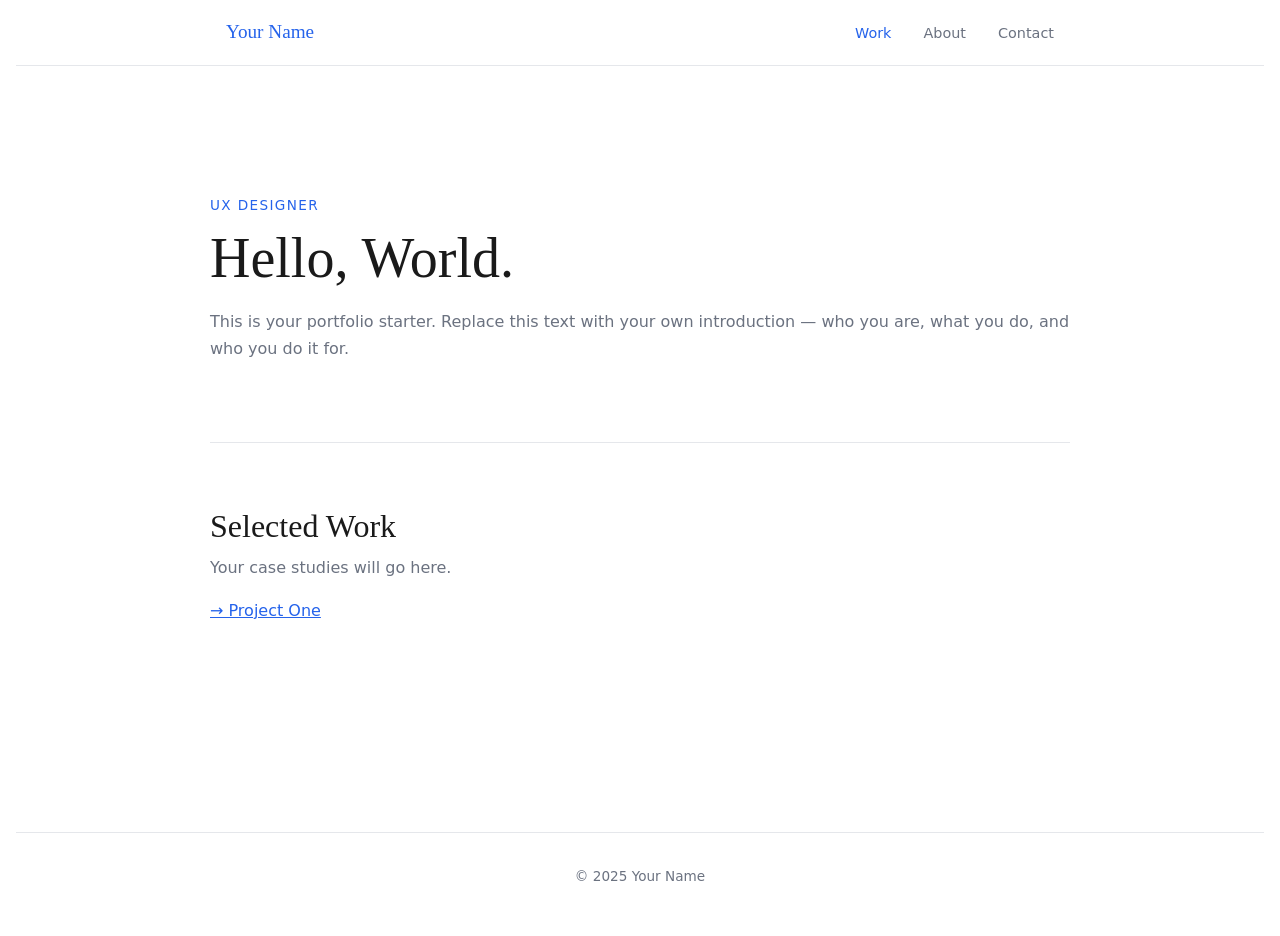
==== index.html @ 7297a191 "Placeholder Starter" ====
<!DOCTYPE html>
<html lang="en">
<head>
  <meta charset="UTF-8" />
  <meta name="viewport" content="width=device-width, initial-scale=1.0" />
  <title>Your Name — UX Designer</title>
  <meta name="description" content="UX designer portfolio of Your Name." />

  <!-- Open Graph / social preview -->
  <meta property="og:title"       content="Your Name — UX Designer" />
  <meta property="og:description" content="UX designer portfolio of Your Name." />
  <meta property="og:image"       content="images/og-preview.webp" />
  <meta property="og:url"         content="https://yourname.com" />

  <!-- Favicon -->
  <link rel="icon" href="images/favicon.svg" type="image/svg+xml" />
  <link rel="manifest" href="site.webmanifest" />

  <!-- Styles -->
  <link rel="stylesheet" href="css/style.css" />
  <link rel="stylesheet" href="css/print.css" />
</head>
<body>

  <nav>
    <div class="nav-inner">
      <a href="index.html" class="logo">Your Name</a>
      <ul>
        <li><a href="index.html">Work</a></li>
        <li><a href="about.html">About</a></li>
        <li><a href="contact.html">Contact</a></li>
      </ul>
    </div>
  </nav>

  <div class="container">
    <section class="hero">
      <p class="eyebrow">UX Designer</p>
      <h1>Hello, World.</h1>
      <p>
        This is your portfolio starter. Replace this text with your own
        introduction — who you are, what you do, and who you do it for.
      </p>
    </section>

    <section style="padding: 4rem 0;">
      <h2>Selected Work</h2>
      <p>Your case studies will go here.</p>
      <p>
        <a href="case-studies/project-one.html">→ Project One</a>
      </p>
    </section>
  </div>

  <footer>
    <p>© 2025 Your Name</p>
  </footer>

  <script src="js/main.js"></script>
</body>
</html>
---- css/style.css ----
/* ============================================
   MAIN STYLES
   ============================================ */

@import 'variables.css';

/* --- Reset --- */
*, *::before, *::after { box-sizing: border-box; margin: 0; padding: 0; }

/* --- Base --- */
html { font-size: 16px; scroll-behavior: smooth; }

body {
  font-family:      var(--font-body);
  background-color: var(--color-bg);
  color:            var(--color-text);
  line-height:      1.7;
  padding:          0 var(--space-md);
}

/* --- Layout wrapper --- */
.container {
  max-width: var(--max-width);
  margin:    0 auto;
  padding:   var(--space-xl) 0;
}

/* --- Navigation --- */
nav {
  border-bottom: 1px solid var(--color-border);
  padding:       var(--space-md) 0;
}

nav .nav-inner {
  max-width:      var(--max-width);
  margin:         0 auto;
  display:        flex;
  justify-content:space-between;
  align-items:    center;
  padding:        0 var(--space-md);
}

nav .logo {
  font-family:  var(--font-heading);
  font-size:    1.2rem;
  font-weight:  normal;
  color:        var(--color-text);
  text-decoration: none;
}

nav ul {
  list-style: none;
  display:    flex;
  gap:        var(--space-lg);
}

nav a {
  color:           var(--color-text-muted);
  text-decoration: none;
  font-size:       0.9rem;
  transition:      color 0.2s;
}

nav a:hover { color: var(--color-accent); }

/* --- Typography --- */
h1, h2, h3 {
  font-family:  var(--font-heading);
  font-weight:  normal;
  line-height:  1.2;
}

h1 { font-size: clamp(2rem, 5vw, 3.5rem); margin-bottom: var(--space-md); }
h2 { font-size: clamp(1.4rem, 3vw, 2rem);  margin-bottom: var(--space-sm); }
h3 { font-size: 1.2rem;                    margin-bottom: var(--space-sm); }

p  { margin-bottom: var(--space-md); color: var(--color-text-muted); }

a  { color: var(--color-accent); }
a:hover { color: var(--color-accent-dark); }

/* --- Hero section --- */
.hero {
  padding: var(--space-xl) 0;
  border-bottom: 1px solid var(--color-border);
}

.hero .eyebrow {
  font-size:     0.85rem;
  letter-spacing:0.1em;
  text-transform:uppercase;
  color:         var(--color-accent);
  margin-bottom: var(--space-sm);
}

/* --- Footer --- */
footer {
  border-top:  1px solid var(--color-border);
  padding:     var(--space-lg) var(--space-md);
  text-align:  center;
  color:       var(--color-text-muted);
  font-size:   0.85rem;
  margin-top:  var(--space-xl);
}
---- css/print.css ----
/* ============================================
   PRINT STYLES
   Only loaded when printing / saving as PDF
   ============================================ */

@media print {
  nav, footer { display: none; }

  body {
    font-size:  12pt;
    color:      #000;
    background: #fff;
  }

  a { color: #000; text-decoration: underline; }

  h1, h2, h3 { page-break-after: avoid; }

  .container { padding: 0; }
}
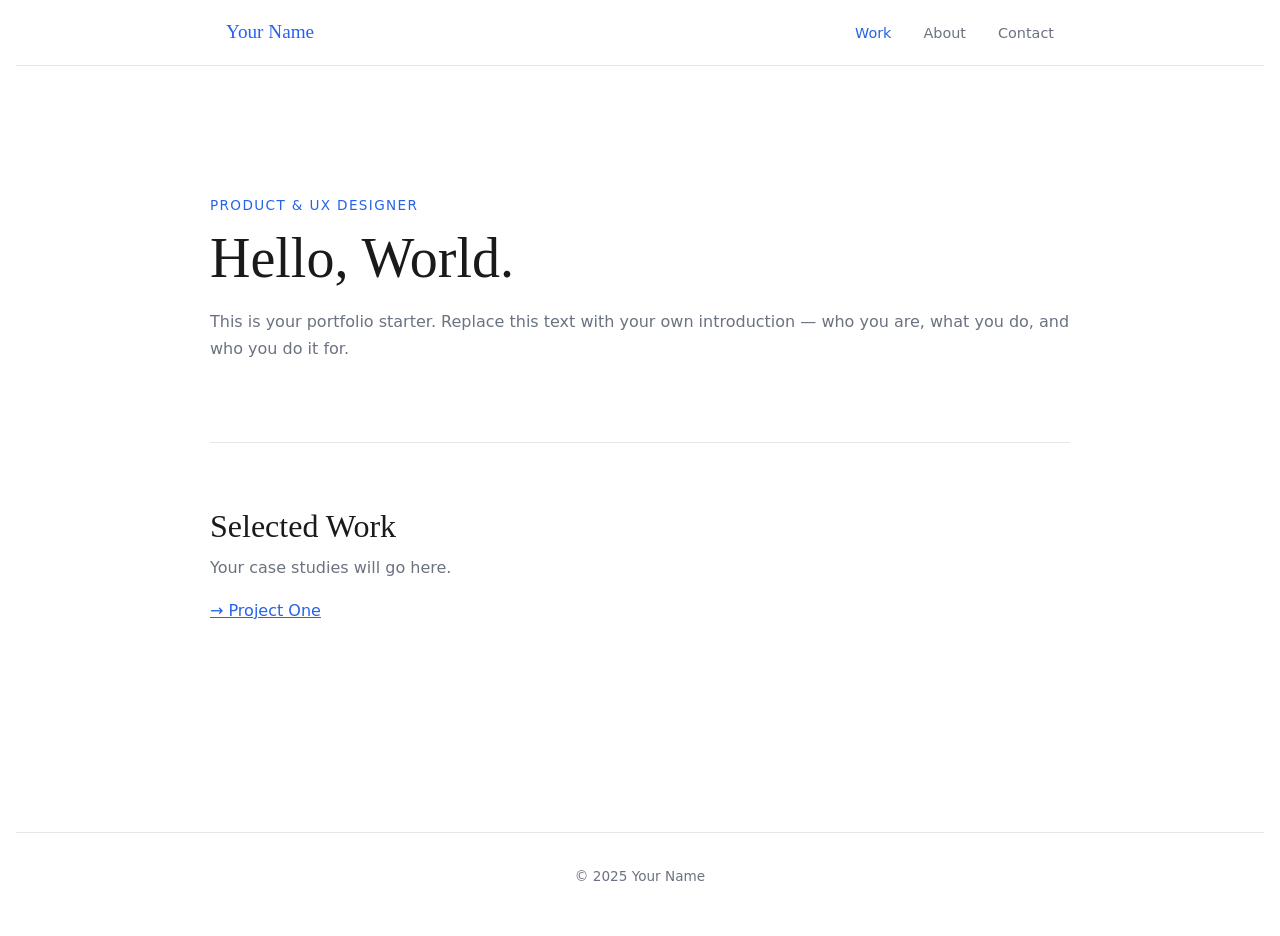
==== commit 898b51fd: "Update index.html" ====
--- a/index.html
+++ b/index.html
@@ -35,7 +35,7 @@
 
   <div class="container">
     <section class="hero">
-      <p class="eyebrow">UX Designer</p>
+      <p class="eyebrow">Product & UX Designer</p>
       <h1>Hello, World.</h1>
       <p>
         This is your portfolio starter. Replace this text with your own
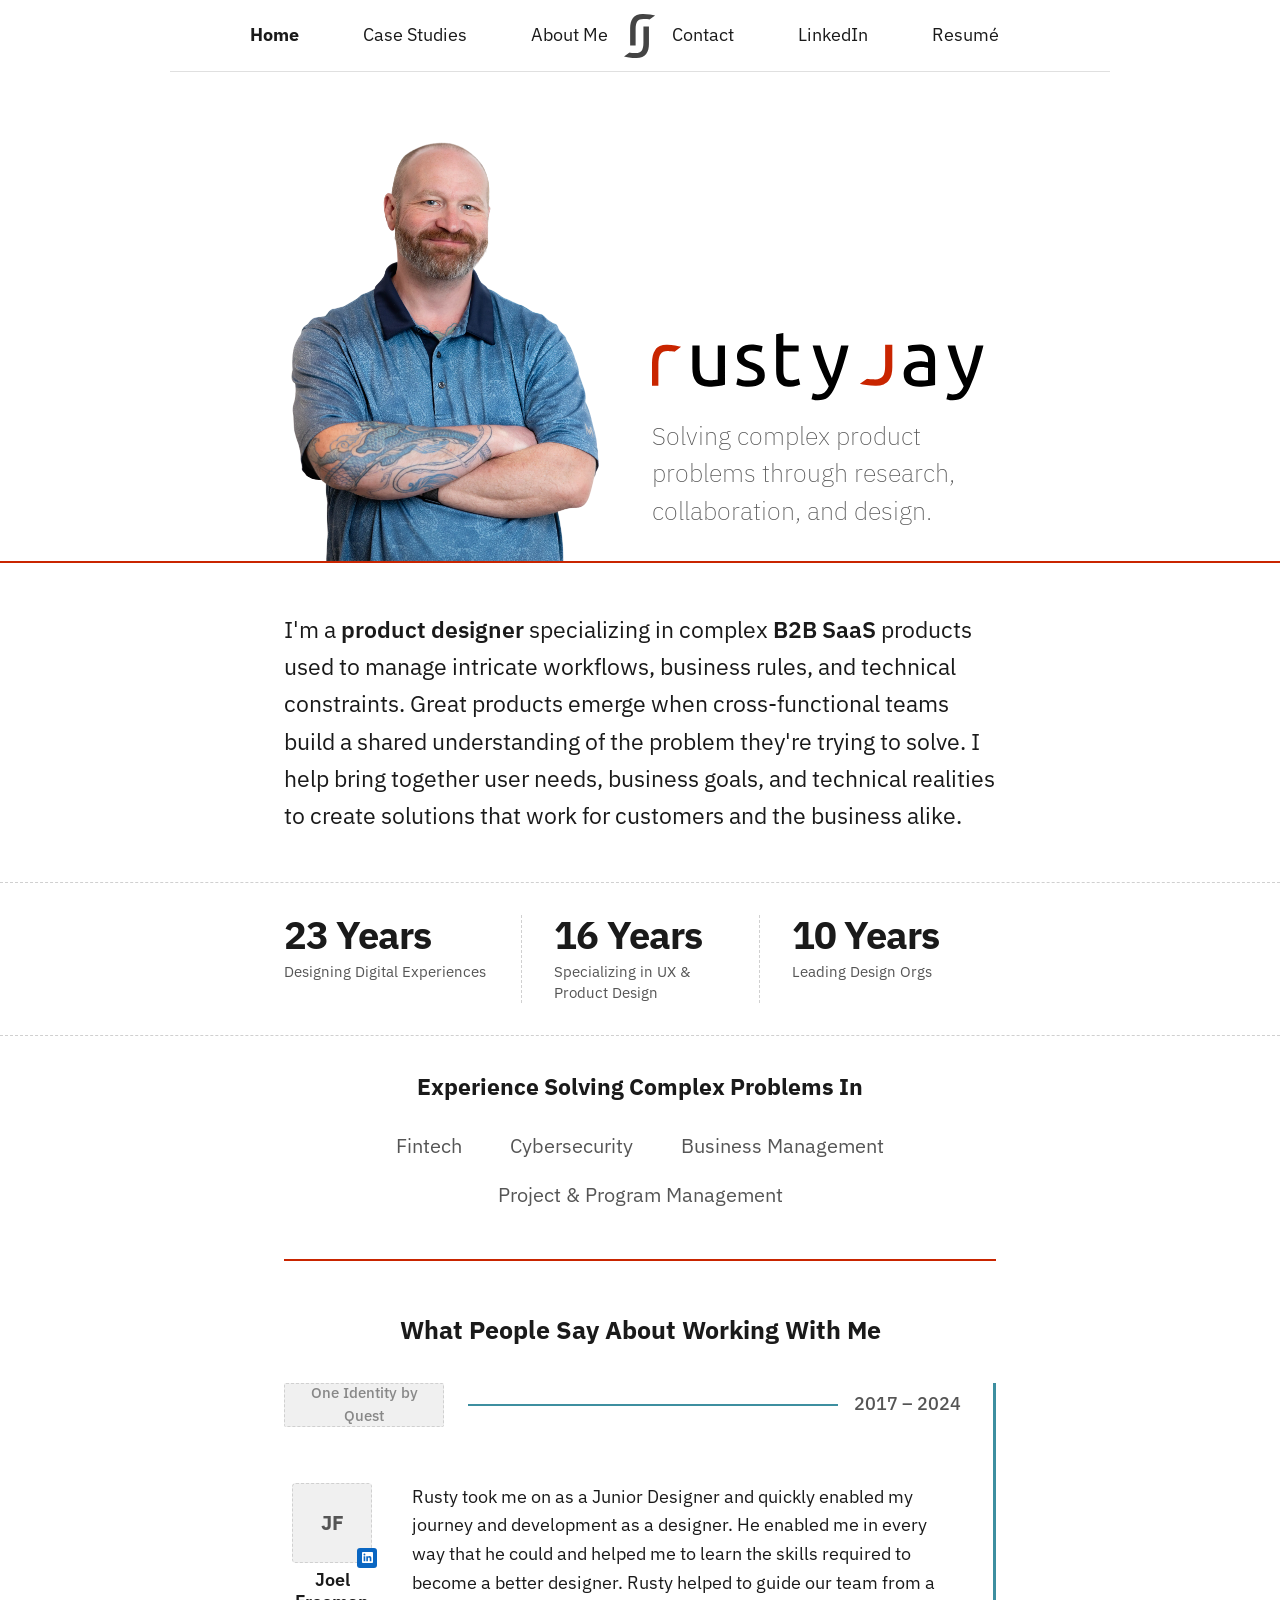
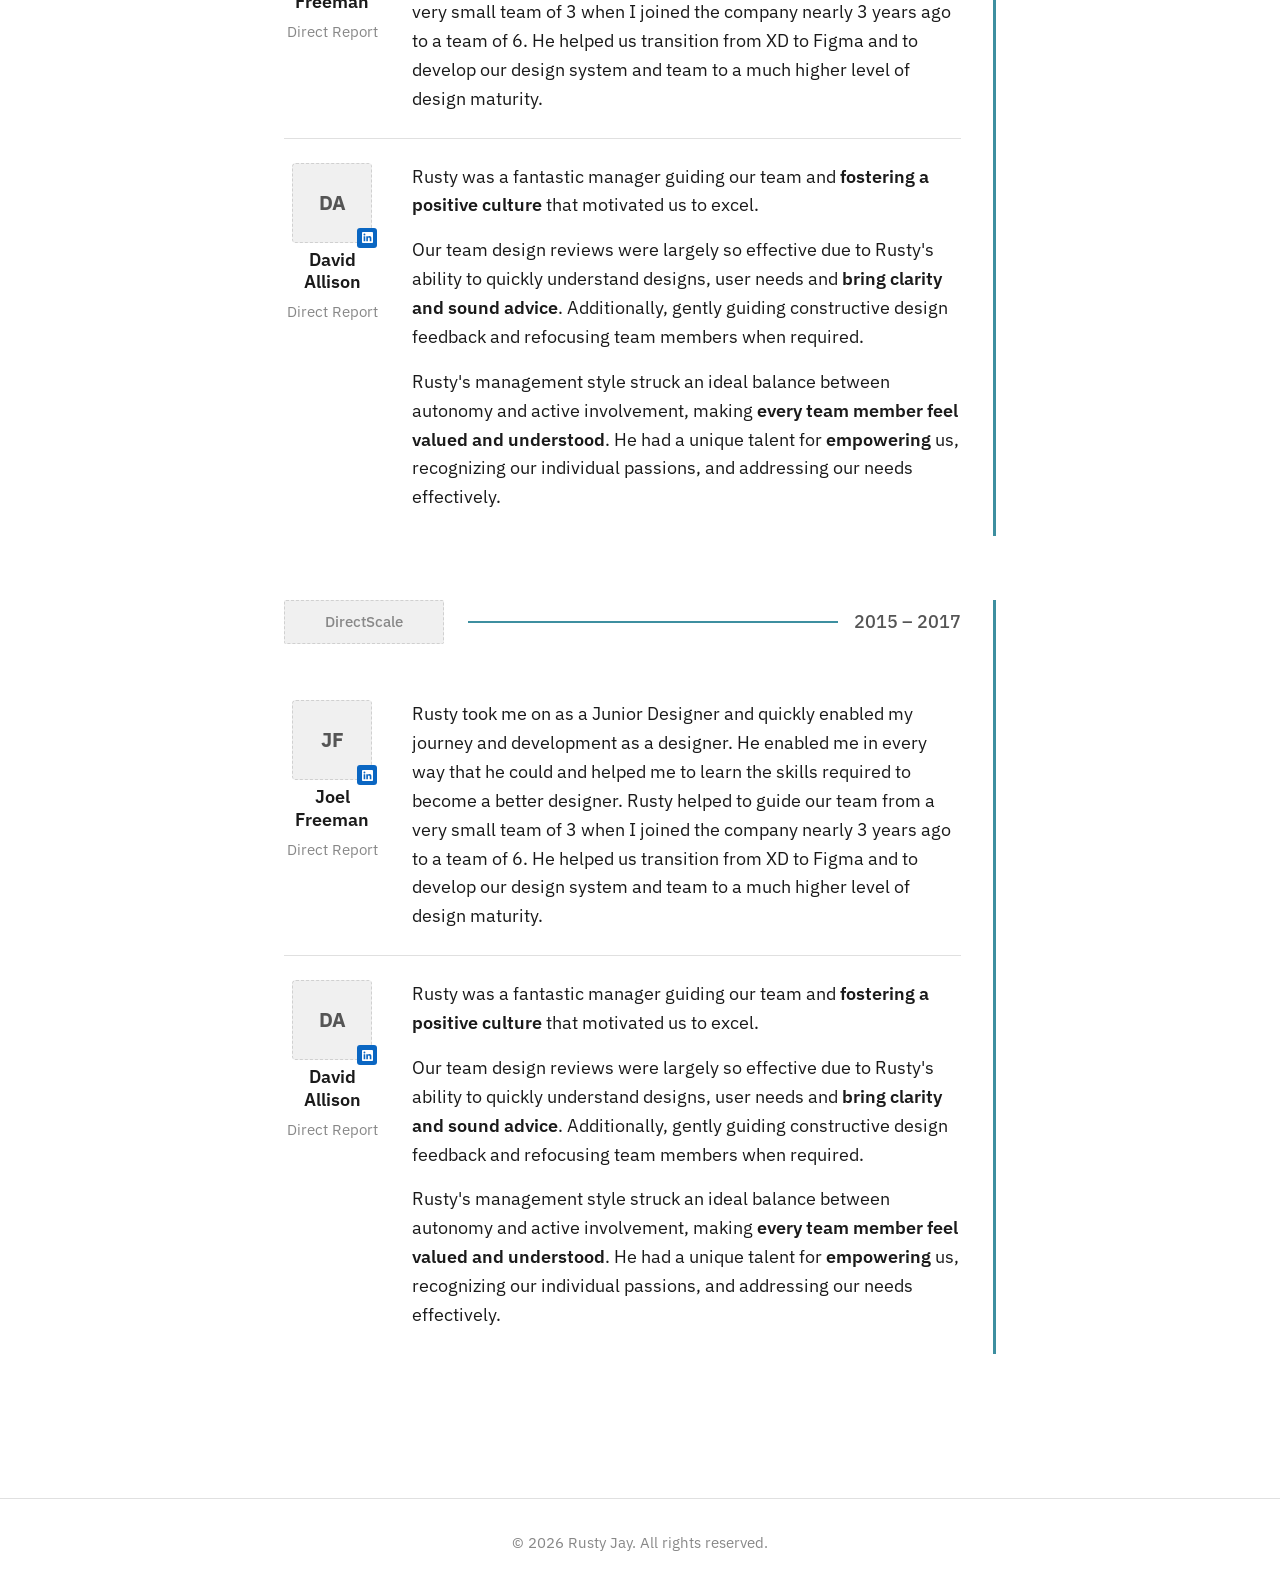
==== commit e517aa38: "first real commit" ====
--- a/index.html
+++ b/index.html
@@ -1,61 +1,359 @@
 <!DOCTYPE html>
 <html lang="en">
 <head>
-  <meta charset="UTF-8" />
-  <meta name="viewport" content="width=device-width, initial-scale=1.0" />
-  <title>Your Name — UX Designer</title>
-  <meta name="description" content="UX designer portfolio of Your Name." />
-
-  <!-- Open Graph / social preview -->
-  <meta property="og:title"       content="Your Name — UX Designer" />
-  <meta property="og:description" content="UX designer portfolio of Your Name." />
-  <meta property="og:image"       content="images/og-preview.webp" />
-  <meta property="og:url"         content="https://yourname.com" />
-
-  <!-- Favicon -->
-  <link rel="icon" href="images/favicon.svg" type="image/svg+xml" />
-  <link rel="manifest" href="site.webmanifest" />
+  <meta charset="UTF-8">
+  <meta name="viewport" content="width=device-width, initial-scale=1.0">
+
+  <title>Rusty Jay — Product Designer</title>
+  <meta name="description" content="Product designer specializing in complex B2B SaaS products used to manage intricate workflows, business rules, and technical constraints.">
+
+  <!-- Open Graph -->
+  <meta property="og:title"       content="Rusty Jay — Product Designer">
+  <meta property="og:description" content="Solving complex product problems through research, collaboration, and design.">
+  <meta property="og:type"        content="website">
+  <meta property="og:image"       content="images/og-preview.webp">
+
+  <!-- Fonts: IBM Plex Sans (300, 400, 500, 600, 700 + italic 400) -->
+  <link rel="preconnect" href="https://fonts.googleapis.com">
+  <link rel="preconnect" href="https://fonts.gstatic.com" crossorigin>
+  <link href="https://fonts.googleapis.com/css2?family=IBM+Plex+Sans:ital,wght@0,300;0,400;0,500;0,600;0,700;1,400&display=swap" rel="stylesheet">
 
   <!-- Styles -->
-  <link rel="stylesheet" href="css/style.css" />
-  <link rel="stylesheet" href="css/print.css" />
+  <link rel="stylesheet" href="css/variables.css">
+  <link rel="stylesheet" href="css/style.css">
+  <link rel="stylesheet" href="css/print.css" media="print">
+
+  <!-- Favicon (replace images/favicon.svg with your logomark export) -->
+  <link rel="icon" type="image/svg+xml" href="images/favicon.svg">
+  <link rel="manifest" href="site.webmanifest">
 </head>
+
 <body>
 
-  <nav>
-    <div class="nav-inner">
-      <a href="index.html" class="logo">Your Name</a>
-      <ul>
-        <li><a href="index.html">Work</a></li>
-        <li><a href="about.html">About</a></li>
-        <li><a href="contact.html">Contact</a></li>
+<!-- Navigation is rendered by js/nav.js — edit the nav there. -->
+<site-nav></site-nav>
+
+
+<main>
+
+  <!-- ══════════════════════════════════════════════════════════
+       HERO
+       ══════════════════════════════════════════════════════════ -->
+  <section class="section-hero" aria-label="Introduction">
+    <div class="hero-inner container">
+
+      <div class="hero-photo">
+        <img src="images/HeroImage.png"
+                          alt="Rusty Jay, Product Designer"
+                          class="photo-profile">
+      </div>
+
+      <!-- Wordmark + tagline -->
+      <div class="hero-text">
+
+        <div class="wordmark-wrap" aria-label="Rusty Jay">
+            <img src="images/wordmark.svg"
+                alt="Rusty Jay"
+                class="wordmark-img">
+        </div>
+
+        <p class="hero-tagline">
+          Solving complex product problems through research, collaboration, and design.
+        </p>
+
+      </div><!-- /.hero-text -->
+    </div><!-- /.hero-inner -->
+
+    <hr class="rule-primary hero-rule" aria-hidden="true">
+  </section><!-- /.section-hero -->
+
+
+  <!-- ══════════════════════════════════════════════════════════
+       ABOUT
+       ══════════════════════════════════════════════════════════ -->
+  <section class="section-about" aria-label="About">
+    <div class="container">
+      <p class="about-text">
+        I'm a <strong>product designer</strong> specializing in complex <strong>B2B SaaS</strong> products used to manage intricate workflows, business rules, and technical constraints. Great products emerge when cross-functional teams build a shared understanding of the problem they're trying to solve. I help bring together user needs, business goals, and technical realities to create solutions that work for customers and the business alike.
+      </p>
+    </div>
+  </section>
+
+
+  <!-- ══════════════════════════════════════════════════════════
+       STATS
+       ══════════════════════════════════════════════════════════ -->
+  <section class="section-stats" aria-label="Experience summary">
+    <div class="container">
+      <div class="stats-grid">
+
+        <div class="stat">
+          <span class="stat-number">23 Years</span>
+          <span class="stat-label">Designing Digital Experiences</span>
+        </div>
+
+        <div class="stat">
+          <span class="stat-number">16 Years</span>
+          <span class="stat-label">Specializing in UX &amp; Product Design</span>
+        </div>
+
+        <div class="stat">
+          <span class="stat-number">10 Years</span>
+          <span class="stat-label">Leading Design Orgs</span>
+        </div>
+
+      </div>
+    </div>
+  </section>
+
+
+  <!-- ══════════════════════════════════════════════════════════
+       EXPERTISE DOMAINS
+       ══════════════════════════════════════════════════════════ -->
+  <section class="section-domains" aria-label="Areas of expertise">
+    <div class="container">
+      <h2 class="domains-heading">Experience Solving Complex Problems In</h2>
+      <ul class="domains-list">
+        <li>Fintech</li>
+        <li>Cybersecurity</li>
+        <li>Business Management</li>
+        <li>Project &amp; Program Management</li>
       </ul>
     </div>
-  </nav>
-
+  </section>
+
+  <!-- Red rule separating domains from testimonials -->
+  <div class="container section-rule" aria-hidden="true">
+    <hr class="rule-primary">
+  </div>
+
+
+  <!-- ══════════════════════════════════════════════════════════
+       TESTIMONIALS
+       ══════════════════════════════════════════════════════════ -->
+  <section class="section-testimonials" aria-label="Recommendations">
+    <div class="container">
+
+      <h2 class="testimonials-heading">What People Say About Working With Me</h2>
+
+
+      <!-- ┌────────────────────────────────────────────────────┐
+           │ COMPANY BLOCK                                      │
+           │                                                    │
+           │ To add a new company, copy this entire            │
+           │ .company-block div and paste it below.            │
+           │                                                    │
+           │ Update:                                            │
+           │  • Logo image (see comment inside)                 │
+           │  • .company-years text                             │
+           │  • .testimonial items inside                       │
+           └────────────────────────────────────────────────────┘ -->
+      <div class="company-block">
+
+        <!-- Company header: logo + timeline connector + year range -->
+        <div class="company-header">
+
+          <!-- Company logo
+               Replace with:
+               <img src="images/logos/one-identity.svg"
+                    alt="One Identity by Quest"
+                    class="company-logo-img"> -->
+          <div class="company-logo-wrap">
+            <div class="img-placeholder img-placeholder--logo"
+                 role="img"
+                 aria-label="One Identity by Quest logo">
+              One Identity by Quest
+            </div>
+          </div>
+
+          <div class="company-timeline" aria-hidden="true">
+            <span class="company-rule"></span>
+            <span class="company-years">2017 – 2024</span>
+          </div>
+        </div><!-- /.company-header -->
+
+
+        <!-- ┌──────────────────────────────────────────────────┐
+             │ TESTIMONIAL                                      │
+             │                                                  │
+             │ To add another, copy this .testimonial div.     │
+             │                                                  │
+             │ Update:                                          │
+             │  • Reviewer photo (see comment inside)           │
+             │  • .reviewer-linkedin href (LinkedIn profile URL)│
+             │  • .reviewer-name and .reviewer-role             │
+             │  • Quote paragraphs inside .testimonial-quote    │
+             └──────────────────────────────────────────────────┘ -->
+        <div class="testimonial">
+
+          <div class="testimonial-meta">
+            <div class="reviewer-photo-wrap">
+              <!-- Replace with:
+                   <img src="images/reviewers/joel-freeman.jpg"
+                        alt="Joel Freeman"
+                        class="reviewer-img"> -->
+              <div class="img-placeholder img-placeholder--avatar"
+                   role="img"
+                   aria-label="Joel Freeman photo">JF</div>
+              <a href="#"
+                 class="reviewer-linkedin"
+                 aria-label="Joel Freeman on LinkedIn"
+                 target="_blank"
+                 rel="noopener noreferrer">
+                <!-- LinkedIn icon -->
+                <svg viewBox="0 0 24 24" aria-hidden="true" fill="currentColor" width="11" height="11">
+                  <path d="M20.447 20.452h-3.554v-5.569c0-1.328-.027-3.037-1.852-3.037-1.853 0-2.136 1.445-2.136 2.939v5.667H9.351V9h3.414v1.561h.046c.477-.9 1.637-1.85 3.37-1.85 3.601 0 4.267 2.37 4.267 5.455v6.286zM5.337 7.433a2.062 2.062 0 01-2.063-2.065 2.064 2.064 0 112.063 2.065zm1.782 13.019H3.555V9h3.564v11.452zM22.225 0H1.771C.792 0 0 .774 0 1.729v20.542C0 23.227.792 24 1.771 24h20.451C23.2 24 24 23.227 24 22.271V1.729C24 .774 23.2 0 22.222 0h.003z"/>
+                </svg>
+              </a>
+            </div>
+            <span class="reviewer-name">Joel Freeman</span>
+            <span class="reviewer-role">Direct Report</span>
+          </div><!-- /.testimonial-meta -->
+
+          <blockquote class="testimonial-quote">
+            <p>Rusty took me on as a Junior Designer and quickly enabled my journey and development as a designer. He enabled me in every way that he could and helped me to learn the skills required to become a better designer. Rusty helped to guide our team from a very small team of 3 when I joined the company nearly 3 years ago to a team of 6. He helped us transition from XD to Figma and to develop our design system and team to a much higher level of design maturity.</p>
+          </blockquote>
+
+        </div><!-- /.testimonial -->
+
+
+        <div class="testimonial">
+
+          <div class="testimonial-meta">
+            <div class="reviewer-photo-wrap">
+              <!-- Replace with:
+                   <img src="images/reviewers/david-allison.jpg"
+                        alt="David Allison"
+                        class="reviewer-img"> -->
+              <div class="img-placeholder img-placeholder--avatar"
+                   role="img"
+                   aria-label="David Allison photo">DA</div>
+              <a href="#"
+                 class="reviewer-linkedin"
+                 aria-label="David Allison on LinkedIn"
+                 target="_blank"
+                 rel="noopener noreferrer">
+                <svg viewBox="0 0 24 24" aria-hidden="true" fill="currentColor" width="11" height="11">
+                  <path d="M20.447 20.452h-3.554v-5.569c0-1.328-.027-3.037-1.852-3.037-1.853 0-2.136 1.445-2.136 2.939v5.667H9.351V9h3.414v1.561h.046c.477-.9 1.637-1.85 3.37-1.85 3.601 0 4.267 2.37 4.267 5.455v6.286zM5.337 7.433a2.062 2.062 0 01-2.063-2.065 2.064 2.064 0 112.063 2.065zm1.782 13.019H3.555V9h3.564v11.452zM22.225 0H1.771C.792 0 0 .774 0 1.729v20.542C0 23.227.792 24 1.771 24h20.451C23.2 24 24 23.227 24 22.271V1.729C24 .774 23.2 0 22.222 0h.003z"/>
+                </svg>
+              </a>
+            </div>
+            <span class="reviewer-name">David Allison</span>
+            <span class="reviewer-role">Direct Report</span>
+          </div><!-- /.testimonial-meta -->
+
+          <blockquote class="testimonial-quote">
+            <p>Rusty was a fantastic manager guiding our team and <strong>fostering a positive culture</strong> that motivated us to excel.</p>
+            <p>Our team design reviews were largely so effective due to Rusty's ability to quickly understand designs, user needs and <strong>bring clarity and sound advice</strong>. Additionally, gently guiding constructive design feedback and refocusing team members when required.</p>
+            <p>Rusty's management style struck an ideal balance between autonomy and active involvement, making <strong>every team member feel valued and understood</strong>. He had a unique talent for <strong>empowering</strong> us, recognizing our individual passions, and addressing our needs effectively.</p>
+          </blockquote>
+
+        </div><!-- /.testimonial -->
+
+      </div><!-- /.company-block: One Identity -->
+
+
+      <!-- ┌────────────────────────────────────────────────────┐
+           │ COMPANY BLOCK: DirectScale 2015–2017              │
+           └────────────────────────────────────────────────────┘ -->
+      <div class="company-block">
+
+        <div class="company-header">
+          <!-- Replace with:
+               <img src="images/logos/directscale.svg"
+                    alt="DirectScale"
+                    class="company-logo-img"> -->
+          <div class="company-logo-wrap">
+            <div class="img-placeholder img-placeholder--logo"
+                 role="img"
+                 aria-label="DirectScale logo">
+              DirectScale
+            </div>
+          </div>
+          <div class="company-timeline" aria-hidden="true">
+            <span class="company-rule"></span>
+            <span class="company-years">2015 – 2017</span>
+          </div>
+        </div>
+
+        <div class="testimonial">
+          <div class="testimonial-meta">
+            <div class="reviewer-photo-wrap">
+              <!-- Replace with:
+                   <img src="images/reviewers/joel-freeman.jpg"
+                        alt="Joel Freeman"
+                        class="reviewer-img"> -->
+              <div class="img-placeholder img-placeholder--avatar"
+                   role="img"
+                   aria-label="Joel Freeman photo">JF</div>
+              <a href="#"
+                 class="reviewer-linkedin"
+                 aria-label="Joel Freeman on LinkedIn"
+                 target="_blank"
+                 rel="noopener noreferrer">
+                <svg viewBox="0 0 24 24" aria-hidden="true" fill="currentColor" width="11" height="11">
+                  <path d="M20.447 20.452h-3.554v-5.569c0-1.328-.027-3.037-1.852-3.037-1.853 0-2.136 1.445-2.136 2.939v5.667H9.351V9h3.414v1.561h.046c.477-.9 1.637-1.85 3.37-1.85 3.601 0 4.267 2.37 4.267 5.455v6.286zM5.337 7.433a2.062 2.062 0 01-2.063-2.065 2.064 2.064 0 112.063 2.065zm1.782 13.019H3.555V9h3.564v11.452zM22.225 0H1.771C.792 0 0 .774 0 1.729v20.542C0 23.227.792 24 1.771 24h20.451C23.2 24 24 23.227 24 22.271V1.729C24 .774 23.2 0 22.222 0h.003z"/>
+                </svg>
+              </a>
+            </div>
+            <span class="reviewer-name">Joel Freeman</span>
+            <span class="reviewer-role">Direct Report</span>
+          </div>
+          <blockquote class="testimonial-quote">
+            <p>Rusty took me on as a Junior Designer and quickly enabled my journey and development as a designer. He enabled me in every way that he could and helped me to learn the skills required to become a better designer. Rusty helped to guide our team from a very small team of 3 when I joined the company nearly 3 years ago to a team of 6. He helped us transition from XD to Figma and to develop our design system and team to a much higher level of design maturity.</p>
+          </blockquote>
+        </div><!-- /.testimonial -->
+
+        <div class="testimonial">
+          <div class="testimonial-meta">
+            <div class="reviewer-photo-wrap">
+              <!-- Replace with:
+                   <img src="images/reviewers/david-allison.jpg"
+                        alt="David Allison"
+                        class="reviewer-img"> -->
+              <div class="img-placeholder img-placeholder--avatar"
+                   role="img"
+                   aria-label="David Allison photo">DA</div>
+              <a href="#"
+                 class="reviewer-linkedin"
+                 aria-label="David Allison on LinkedIn"
+                 target="_blank"
+                 rel="noopener noreferrer">
+                <svg viewBox="0 0 24 24" aria-hidden="true" fill="currentColor" width="11" height="11">
+                  <path d="M20.447 20.452h-3.554v-5.569c0-1.328-.027-3.037-1.852-3.037-1.853 0-2.136 1.445-2.136 2.939v5.667H9.351V9h3.414v1.561h.046c.477-.9 1.637-1.85 3.37-1.85 3.601 0 4.267 2.37 4.267 5.455v6.286zM5.337 7.433a2.062 2.062 0 01-2.063-2.065 2.064 2.064 0 112.063 2.065zm1.782 13.019H3.555V9h3.564v11.452zM22.225 0H1.771C.792 0 0 .774 0 1.729v20.542C0 23.227.792 24 1.771 24h20.451C23.2 24 24 23.227 24 22.271V1.729C24 .774 23.2 0 22.222 0h.003z"/>
+                </svg>
+              </a>
+            </div>
+            <span class="reviewer-name">David Allison</span>
+            <span class="reviewer-role">Direct Report</span>
+          </div>
+          <blockquote class="testimonial-quote">
+            <p>Rusty was a fantastic manager guiding our team and <strong>fostering a positive culture</strong> that motivated us to excel.</p>
+            <p>Our team design reviews were largely so effective due to Rusty's ability to quickly understand designs, user needs and <strong>bring clarity and sound advice</strong>. Additionally, gently guiding constructive design feedback and refocusing team members when required.</p>
+            <p>Rusty's management style struck an ideal balance between autonomy and active involvement, making <strong>every team member feel valued and understood</strong>. He had a unique talent for <strong>empowering</strong> us, recognizing our individual passions, and addressing our needs effectively.</p>
+          </blockquote>
+        </div><!-- /.testimonial -->
+
+      </div><!-- /.company-block: DirectScale -->
+
+    </div><!-- /.container -->
+  </section><!-- /.section-testimonials -->
+
+</main>
+
+
+<footer class="site-footer">
   <div class="container">
-    <section class="hero">
-      <p class="eyebrow">Product & UX Designer</p>
-      <h1>Hello, World.</h1>
-      <p>
-        This is your portfolio starter. Replace this text with your own
-        introduction — who you are, what you do, and who you do it for.
-      </p>
-    </section>
-
-    <section style="padding: 4rem 0;">
-      <h2>Selected Work</h2>
-      <p>Your case studies will go here.</p>
-      <p>
-        <a href="case-studies/project-one.html">→ Project One</a>
-      </p>
-    </section>
+    <p>© <span id="year"></span> Rusty Jay. All rights reserved.</p>
   </div>
-
-  <footer>
-    <p>© 2025 Your Name</p>
-  </footer>
-
-  <script src="js/main.js"></script>
+</footer>
+
+<script src="js/nav.js"></script>
+<script src="js/main.js"></script>
+<script>
+  // Auto-update copyright year
+  document.getElementById('year').textContent = new Date().getFullYear();
+</script>
+
 </body>
 </html>
--- a/css/variables.css
+++ b/css/variables.css
@@ -0,0 +1,48 @@
+/* ============================================================
+   Design Tokens — RustyJay Portfolio
+   Edit brand colors, fonts, and spacing here first.
+   ============================================================ */
+
+:root {
+  /* ── Brand ──────────────────────────────────────────────── */
+  --color-primary:     #C92500;
+  --color-accent-teal: #3D8FA0;   /* timeline connector & company-block border */
+
+  /* ── Neutrals ───────────────────────────────────────────── */
+  --color-text:        #1A1A1A;
+  --color-text-sub:    #555555;
+  --color-text-muted:  #888888;
+  --color-border:      #E0E0E0;
+  --color-border-dash: #D0D0D0;
+  --color-bg:          #FFFFFF;
+  --color-placeholder: #F0F0F0;
+
+  /* ── Typography ─────────────────────────────────────────── */
+  --font:      'IBM Plex Sans', sans-serif;
+  --text-xs:    0.75rem;    /* 12px */
+  --text-sm:    0.875rem;   /* 14px */
+  --text-base:  1rem;       /* 16px */
+  --text-lg:    1.125rem;   /* 18px */
+  --text-xl:    1.25rem;    /* 20px */
+  --text-stat:  1.875rem;   /* 30px */
+  --leading:    1.65;
+
+  /* ── Layout ─────────────────────────────────────────────── */
+  --max-w:   760px;
+  --nav-h:    72px;
+  --gutter:   24px;
+
+  /* ── Spacing scale ──────────────────────────────────────── */
+  --sp-1:   8px;
+  --sp-2:  16px;
+  --sp-3:  24px;
+  --sp-4:  32px;
+  --sp-5:  48px;
+  --sp-6:  64px;
+  --sp-7:  80px;
+
+  /* ── Motion ─────────────────────────────────────────────── */
+  --t-fast: 150ms ease;
+  --t-base: 250ms ease;
+  --t-slow: 400ms ease;
+}
--- a/css/style.css
+++ b/css/style.css
@@ -1,104 +1,642 @@
-/* ============================================
-   MAIN STYLES
-   ============================================ */
-
-@import 'variables.css';
-
-/* --- Reset --- */
-*, *::before, *::after { box-sizing: border-box; margin: 0; padding: 0; }
-
-/* --- Base --- */
-html { font-size: 16px; scroll-behavior: smooth; }
+@import url('variables.css');
+
+/* ============================================================
+   Reset & Base
+   ============================================================ */
+*, *::before, *::after {
+  box-sizing: border-box;
+  margin: 0;
+  padding: 0;
+}
+
+html {
+  font-size: 20px;
+  -webkit-text-size-adjust: 100%;
+  scroll-behavior: smooth;
+}
 
 body {
-  font-family:      var(--font-body);
-  background-color: var(--color-bg);
-  color:            var(--color-text);
-  line-height:      1.7;
-  padding:          0 var(--space-md);
-}
-
-/* --- Layout wrapper --- */
+  font-family: var(--font);
+  font-size: var(--text-base);
+  line-height: var(--leading);
+  color: var(--color-text);
+  background: var(--color-bg);
+  -webkit-font-smoothing: antialiased;
+  -moz-osx-font-smoothing: grayscale;
+}
+
+img {
+  display: block;
+  max-width: 100%;
+  height: auto;
+}
+
+/* Custom element wrapper — must be block so sticky header works */
+site-nav { display: contents }
+
+a {
+  color: inherit;
+  text-decoration: none;
+}
+
+ul { list-style: none; }
+
+/* ============================================================
+   Layout
+   ============================================================ */
 .container {
-  max-width: var(--max-width);
-  margin:    0 auto;
-  padding:   var(--space-xl) 0;
-}
-
-/* --- Navigation --- */
-nav {
+  max-width: var(--max-w);
+  margin-inline: auto;
+  padding-inline: var(--gutter);
+}
+
+/* ============================================================
+   Navigation
+   ============================================================ */
+#site-header {
+  position: sticky;
+  top: 0;
+  z-index: 100;
+  background: var(--color-bg);
+}
+
+.site-nav {
+  max-width: 940px;
+  margin-inline: auto;
+  padding-inline: var(--gutter);
+  height: var(--nav-h);
+  display: flex;
+  align-items: center;
+  justify-content: space-between;
+  gap: var(--sp-2);
   border-bottom: 1px solid var(--color-border);
-  padding:       var(--space-md) 0;
-}
-
-nav .nav-inner {
-  max-width:      var(--max-width);
-  margin:         0 auto;
-  display:        flex;
-  justify-content:space-between;
-  align-items:    center;
-  padding:        0 var(--space-md);
-}
-
-nav .logo {
-  font-family:  var(--font-heading);
-  font-size:    1.2rem;
-  font-weight:  normal;
-  color:        var(--color-text);
-  text-decoration: none;
-}
-
-nav ul {
-  list-style: none;
-  display:    flex;
-  gap:        var(--space-lg);
-}
-
-nav a {
-  color:           var(--color-text-muted);
-  text-decoration: none;
-  font-size:       0.9rem;
-  transition:      color 0.2s;
-}
-
-nav a:hover { color: var(--color-accent); }
-
-/* --- Typography --- */
-h1, h2, h3 {
-  font-family:  var(--font-heading);
-  font-weight:  normal;
-  line-height:  1.2;
-}
-
-h1 { font-size: clamp(2rem, 5vw, 3.5rem); margin-bottom: var(--space-md); }
-h2 { font-size: clamp(1.4rem, 3vw, 2rem);  margin-bottom: var(--space-sm); }
-h3 { font-size: 1.2rem;                    margin-bottom: var(--space-sm); }
-
-p  { margin-bottom: var(--space-md); color: var(--color-text-muted); }
-
-a  { color: var(--color-accent); }
-a:hover { color: var(--color-accent-dark); }
-
-/* --- Hero section --- */
-.hero {
-  padding: var(--space-xl) 0;
-  border-bottom: 1px solid var(--color-border);
-}
-
-.hero .eyebrow {
-  font-size:     0.85rem;
-  letter-spacing:0.1em;
-  text-transform:uppercase;
-  color:         var(--color-accent);
-  margin-bottom: var(--space-sm);
-}
-
-/* --- Footer --- */
-footer {
-  border-top:  1px solid var(--color-border);
-  padding:     var(--space-lg) var(--space-md);
-  text-align:  center;
-  color:       var(--color-text-muted);
-  font-size:   0.85rem;
-  margin-top:  var(--space-xl);
-}
+}
+
+/* Left and right link groups */
+.nav-group {
+  display: flex;
+  align-items: center;
+  gap: var(--sp-6);
+  flex: 1;
+}
+
+.nav-left  { justify-content: flex-end; }
+.nav-right { justify-content: flex-start; }
+
+.nav-link {
+  font-family: var(--font);
+  font-size: var(--text-sm);
+  font-weight: 400;
+  color: var(--color-text);
+  white-space: nowrap;
+  transition: color var(--t-fast);
+}
+
+.nav-link:hover { color: var(--color-primary); }
+.nav-link.active {
+  font-weight: 700;
+  color: var(--color-text);
+}
+
+.nav-logomark svg {
+  height: 44px;
+  width: auto;
+  display: block;
+}
+
+/* ── Center logomark ────────────────────────────────────────
+   The logomark starts gray and transitions to red on scroll.
+   Color is controlled via `color: currentColor` on the child
+   element, toggled by the .is-scrolled class added in main.js.
+   ────────────────────────────────────────────────────────── */
+.nav-logomark {
+  flex-shrink: 0;
+  display: flex;
+  align-items: center;
+  justify-content: center;
+  color: #444444;                  /* default: dark gray */
+  transition: color var(--t-slow);
+  line-height: 1;
+}
+
+/* Scrolled state — toggled by main.js */
+#site-header.is-scrolled .nav-logomark {
+  color: var(--color-primary);
+}
+
+/* ── Logomark placeholder ───────────────────────────────────
+   Remove this once your logomark SVG is added.
+
+   HOW TO ADD YOUR LOGOMARK:
+   Option A – Inline SVG (recommended):
+     Replace the <span> with your inline SVG.
+     Use fill="currentColor" on all <path> elements.
+     The gray→red scroll transition will work automatically.
+
+   Option B – <img> tag + CSS mask:
+     <img src="images/logomark.svg" class="logomark-mask" alt="">
+     Then add to style.css:
+       .logomark-mask {
+         display: block;
+         width: 36px; height: 44px;
+         background-color: currentColor;
+         -webkit-mask: url('../images/logomark.svg') center/contain no-repeat;
+                 mask: url('../images/logomark.svg') center/contain no-repeat;
+       }
+   ────────────────────────────────────────────────────────── */
+.logomark-placeholder {
+  font-family: var(--font);
+  font-size: 1.75rem;
+  font-weight: 700;
+  letter-spacing: -0.06em;
+  color: currentColor;
+  user-select: none;
+  display: block;
+  line-height: 1;
+}
+
+/* ── Mobile hamburger ───────────────────────────────────── */
+.nav-toggle {
+  display: none;
+  flex-direction: column;
+  gap: 5px;
+  background: none;
+  border: none;
+  cursor: pointer;
+  padding: var(--sp-1);
+  color: var(--color-text);
+}
+
+.nav-toggle span {
+  display: block;
+  width: 22px;
+  height: 2px;
+  background: currentColor;
+  border-radius: 1px;
+  transition: transform var(--t-base), opacity var(--t-base);
+}
+
+.nav-toggle[aria-expanded="true"] span:nth-child(1) {
+  transform: translateY(7px) rotate(45deg);
+}
+.nav-toggle[aria-expanded="true"] span:nth-child(2) {
+  opacity: 0;
+}
+.nav-toggle[aria-expanded="true"] span:nth-child(3) {
+  transform: translateY(-7px) rotate(-45deg);
+}
+
+/* Mobile dropdown menu
+   Hidden by default; .is-open class added/removed by main.js.
+   Using a class instead of the `hidden` attribute avoids the
+   classic bug where `display: flex` overrides `hidden`'s
+   implicit `display: none`. */
+.mobile-nav {
+  display: none;
+  border-top: 1px solid var(--color-border);
+  padding: var(--sp-3) var(--gutter) var(--sp-4);
+  flex-direction: column;
+  gap: var(--sp-2);
+}
+
+.mobile-nav.is-open {
+  display: flex;
+}
+
+.mobile-nav .nav-link {
+  font-size: var(--text-base);
+  padding: 3px 0;
+}
+
+/* ============================================================
+   Hero
+   ============================================================ */
+.section-hero {
+  padding-top: var(--sp-6);
+}
+
+.hero-inner {
+  display: flex;
+  align-items: flex-end;
+  gap: var(--sp-5);
+}
+
+/* Profile photo */
+.hero-photo { flex-shrink: 0; }
+
+.photo-profile {
+  width: 320px;
+  display: block;
+}
+
+/* Text column */
+.hero-text {
+  flex: 1;
+  padding-bottom: var(--sp-4);
+}
+
+
+.wordmark-wrap { margin-bottom: var(--sp-2); }
+
+.wordmark-img {
+  height: 68px;
+  width: auto;
+  display: block;
+}
+
+.wordmark-placeholder {
+  font-size: clamp(3rem, 8vw, 5rem);
+  font-weight: 700;
+  letter-spacing: -0.04em;
+  line-height: 1;
+  color: var(--color-text);
+}
+
+.wordmark-placeholder .accent { color: var(--color-primary); }
+
+/* Tagline */
+.hero-tagline {
+  font-size: var(--text-xl);
+  font-weight: 200;
+  color: var(--color-text-sub);
+  line-height: 1.5;
+}
+
+/* Red rule at bottom of hero — also reused before testimonials */
+.rule-primary {
+  height: 2px;
+  background: var(--color-primary);
+  border: none;
+  margin: 0;
+}
+
+.hero-rule {
+  margin-top: var(--sp-0);
+}
+
+/* ============================================================
+   About
+   ============================================================ */
+.section-about {
+  padding: var(--sp-5) 0;
+}
+
+.about-text {
+  font-size: var(--text-lg);
+  line-height: var(--leading);
+  color: var(--color-text);
+}
+
+.about-text strong { font-weight: 600; }
+
+/* ============================================================
+   Stats
+   ============================================================ */
+.section-stats {
+  border-top:    1px dashed var(--color-border-dash);
+  border-bottom: 1px dashed var(--color-border-dash);
+}
+
+.stats-grid {
+  display: grid;
+  grid-template-columns: repeat(3, 1fr);
+  padding: var(--sp-4) 0;
+}
+
+.stat {
+  display: flex;
+  flex-direction: column;
+  gap: 5px;
+  padding-inline: var(--sp-4);
+}
+
+/* First stat: flush with container left edge */
+.stat:first-child { padding-left: 0; }
+
+/* Dashed dividers between columns */
+.stat + .stat {
+  border-left: 1px dashed var(--color-border-dash);
+}
+
+.stat-number {
+  font-size: var(--text-stat);
+  font-weight: 700;
+  letter-spacing: -0.025em;
+  line-height: 1.1;
+  color: var(--color-text);
+}
+
+.stat-label {
+  font-size: var(--text-xs);
+  font-weight: 400;
+  color: var(--color-text-sub);
+  line-height: 1.4;
+}
+
+/* ============================================================
+   Expertise Domains
+   ============================================================ */
+.section-domains {
+  padding: var(--sp-4) 0 var(--sp-5);
+}
+
+.domains-heading {
+  font-size: var(--text-lg);
+  font-weight: 700;
+  text-align: center;
+  margin-bottom: var(--sp-3);
+}
+
+.domains-list {
+  display: flex;
+  flex-wrap: wrap;
+  justify-content: center;
+  gap: var(--sp-2) var(--sp-5);
+}
+
+.domains-list li {
+  font-size: var(--text-base);
+  color: var(--color-text-sub);
+}
+
+/* Spacer between domains and testimonials */
+.section-rule {
+  padding: 0 var(--gutter);
+}
+
+/* ============================================================
+   Testimonials
+   ============================================================ */
+.section-testimonials {
+  padding-bottom: var(--sp-7);
+}
+
+.testimonials-heading {
+  font-size: var(--text-xl);
+  font-weight: 700;
+  text-align: center;
+  padding: var(--sp-5) 0 var(--sp-4);
+}
+
+/* ── Company Block ──────────────────────────────────────────
+   To add a new company, copy this entire .company-block div.
+   Update: logo image, year range, and testimonials inside.
+   ────────────────────────────────────────────────────────── */
+.company-block {
+  margin-bottom: var(--sp-6);
+  padding-right: var(--sp-4);
+  border-right: 3px solid var(--color-accent-teal);
+}
+
+.company-header {
+  display: flex;
+  align-items: center;
+  gap: var(--sp-3);
+  margin-bottom: var(--sp-4);
+}
+
+.company-logo-wrap { flex-shrink: 0; }
+
+.company-logo-img {
+  height: 44px;
+  width: auto;
+  display: block;
+}
+
+/* Teal timeline connector */
+.company-timeline {
+  flex: 1;
+  display: flex;
+  align-items: center;
+  gap: var(--sp-2);
+  min-width: 0;
+}
+
+.company-rule {
+  flex: 1;
+  display: block;
+  height: 2px;
+  background: var(--color-accent-teal);
+}
+
+.company-years {
+  font-size: var(--text-sm);
+  font-weight: 500;
+  color: var(--color-text-sub);
+  white-space: nowrap;
+}
+
+/* ── Individual Testimonial ─────────────────────────────────
+   To add a new testimonial, copy this entire .testimonial div.
+   Update: photo, LinkedIn URL, name, role, and quote text.
+   ────────────────────────────────────────────────────────── */
+.testimonial {
+  display: flex;
+  gap: var(--sp-4);
+  padding: var(--sp-3) 0;
+}
+
+.testimonial + .testimonial {
+  border-top: 1px solid var(--color-border);
+}
+
+/* Reviewer meta: photo + name + role */
+.testimonial-meta {
+  flex-shrink: 0;
+  width: 96px;
+  display: flex;
+  flex-direction: column;
+  align-items: center;
+  gap: 6px;
+}
+
+.reviewer-photo-wrap {
+  position: relative;
+  width: 80px;
+  height: 80px;
+  flex-shrink: 0;
+}
+
+.reviewer-img {
+  width: 80px;
+  height: 80px;
+  border-radius: 4px;
+  object-fit: cover;
+  display: block;
+}
+
+/* LinkedIn badge overlay */
+.reviewer-linkedin {
+  position: absolute;
+  bottom: -5px;
+  right: -5px;
+  width: 20px;
+  height: 20px;
+  background: #0A66C2;
+  color: #fff;
+  border-radius: 3px;
+  display: flex;
+  align-items: center;
+  justify-content: center;
+  transition: background var(--t-fast);
+}
+
+.reviewer-linkedin:hover { background: #084b90; }
+
+.reviewer-name {
+  font-size: var(--text-sm);
+  font-weight: 600;
+  color: var(--color-text);
+  text-align: center;
+  line-height: 1.3;
+}
+
+.reviewer-role {
+  font-size: var(--text-xs);
+  color: var(--color-text-muted);
+  text-align: center;
+}
+
+/* Quote text */
+.testimonial-quote { flex: 1; }
+
+.testimonial-quote p {
+  font-size: var(--text-sm);
+  line-height: var(--leading);
+  color: var(--color-text);
+  margin-bottom: var(--sp-2);
+}
+
+.testimonial-quote p:last-child { margin-bottom: 0; }
+.testimonial-quote strong { font-weight: 600; }
+
+/* ============================================================
+   Image Placeholders
+   Remove each one once the real image is in place.
+   ============================================================ */
+.img-placeholder {
+  background: var(--color-placeholder);
+  border: 1.5px dashed var(--color-border-dash);
+  display: flex;
+  flex-direction: column;
+  align-items: center;
+  justify-content: center;
+  text-align: center;
+  color: var(--color-text-muted);
+  font-size: var(--text-xs);
+  font-weight: 500;
+  line-height: 1.5;
+  gap: 4px;
+}
+
+.img-placeholder--profile {
+  width: 210px;
+  height: 280px;
+}
+
+.img-placeholder--avatar {
+  width: 80px;
+  height: 80px;
+  border-radius: 4px;
+  font-size: 1rem;
+  font-weight: 700;
+  color: var(--color-text-sub);
+}
+
+.img-placeholder--logo {
+  width: 160px;
+  height: 44px;
+  font-size: var(--text-xs);
+  border-radius: 2px;
+  padding: 0 var(--sp-2);
+}
+
+/* ============================================================
+   Footer
+   ============================================================ */
+.site-footer {
+  border-top: 1px solid var(--color-border);
+  padding: var(--sp-4) 0;
+  font-size: var(--text-xs);
+  color: var(--color-text-muted);
+  text-align: center;
+}
+
+/* ============================================================
+   Responsive — Tablet & Mobile
+   ============================================================ */
+@media (max-width: 768px) {
+  :root {
+    --nav-h:   60px;
+    --gutter:  20px;
+  }
+
+  /* Hide desktop nav groups, show hamburger */
+  .nav-group  { display: none; }
+  .nav-toggle { display: flex; }
+
+  /* On mobile, wordmark takes up the remaining nav space */
+  .site-nav { justify-content: space-between; }
+
+  /* Hero stacks vertically */
+  .hero-inner {
+    flex-direction: column;
+    align-items: flex-start;
+    gap: var(--sp-3);
+  }
+
+  .img-placeholder--profile {
+    width: 160px;
+    height: 214px;
+  }
+
+  .photo-profile { width: 160px; }
+
+  /* Stats: single column */
+  .stats-grid {
+    grid-template-columns: 1fr;
+    gap: 0;
+  }
+
+  .stat {
+    padding: var(--sp-3) 0;
+  }
+
+  .stat:first-child { padding-top: 0; }
+
+  .stat + .stat {
+    border-left: none;
+    border-top: 1px dashed var(--color-border-dash);
+  }
+
+  /* Testimonials */
+  .testimonial {
+    flex-direction: column;
+    gap: var(--sp-2);
+  }
+
+  .testimonial-meta {
+    flex-direction: row;
+    width: auto;
+    align-items: flex-start;
+    gap: var(--sp-2);
+  }
+
+  /* Company block accent moves to left side on mobile */
+  .company-block {
+    border-right: none;
+    border-left: 3px solid var(--color-accent-teal);
+    padding-right: 0;
+    padding-left: var(--sp-3);
+  }
+
+  /* Hide the explicit line break in hero tagline — let it wrap */
+  .hero-tagline br { display: none; }
+}
+
+@media (max-width: 480px) {
+  .wordmark-placeholder { font-size: 2.5rem; }
+  .stat-number          { font-size: 1.625rem; }
+  .hero-tagline         { font-size: var(--text-base); }
+  .domains-list         { gap: var(--sp-1) var(--sp-3); }
+}
--- a/css/print.css
+++ b/css/print.css
@@ -1,20 +1,58 @@
-/* ============================================
-   PRINT STYLES
-   Only loaded when printing / saving as PDF
-   ============================================ */
+/* ============================================================
+   Print Styles — RustyJay Portfolio
+   ============================================================ */
 
 @media print {
-  nav, footer { display: none; }
+  /* Hide nav, footer, and interactive elements */
+  #site-header,
+  .mobile-nav,
+  .nav-toggle,
+  .site-footer,
+  .reviewer-linkedin { display: none !important; }
 
   body {
-    font-size:  12pt;
-    color:      #000;
-    background: #fff;
+    font-size: 11pt;
+    line-height: 1.5;
+    color: #000;
   }
 
-  a { color: #000; text-decoration: underline; }
+  a {
+    color: #000;
+    text-decoration: underline;
+  }
 
-  h1, h2, h3 { page-break-after: avoid; }
+  /* Show full URLs for external links */
+  a[href^="http"]::after,
+  a[href^="https"]::after {
+    content: " (" attr(href) ")";
+    font-size: 9pt;
+    color: #555;
+    font-weight: 400;
+  }
 
-  .container { padding: 0; }
+  /* Keep testimonials and company blocks together */
+  .testimonial,
+  .company-block {
+    break-inside: avoid;
+  }
+
+  /* Render color accents as black for print */
+  .rule-primary,
+  .hero-rule {
+    background: #000;
+  }
+
+  .company-rule {
+    background: #999;
+  }
+
+  .company-block {
+    border-right-color: #999;
+  }
+
+  /* Placeholders don't print */
+  .img-placeholder { display: none; }
+
+  /* Remove sticky positioning */
+  #site-header { position: static; }
 }
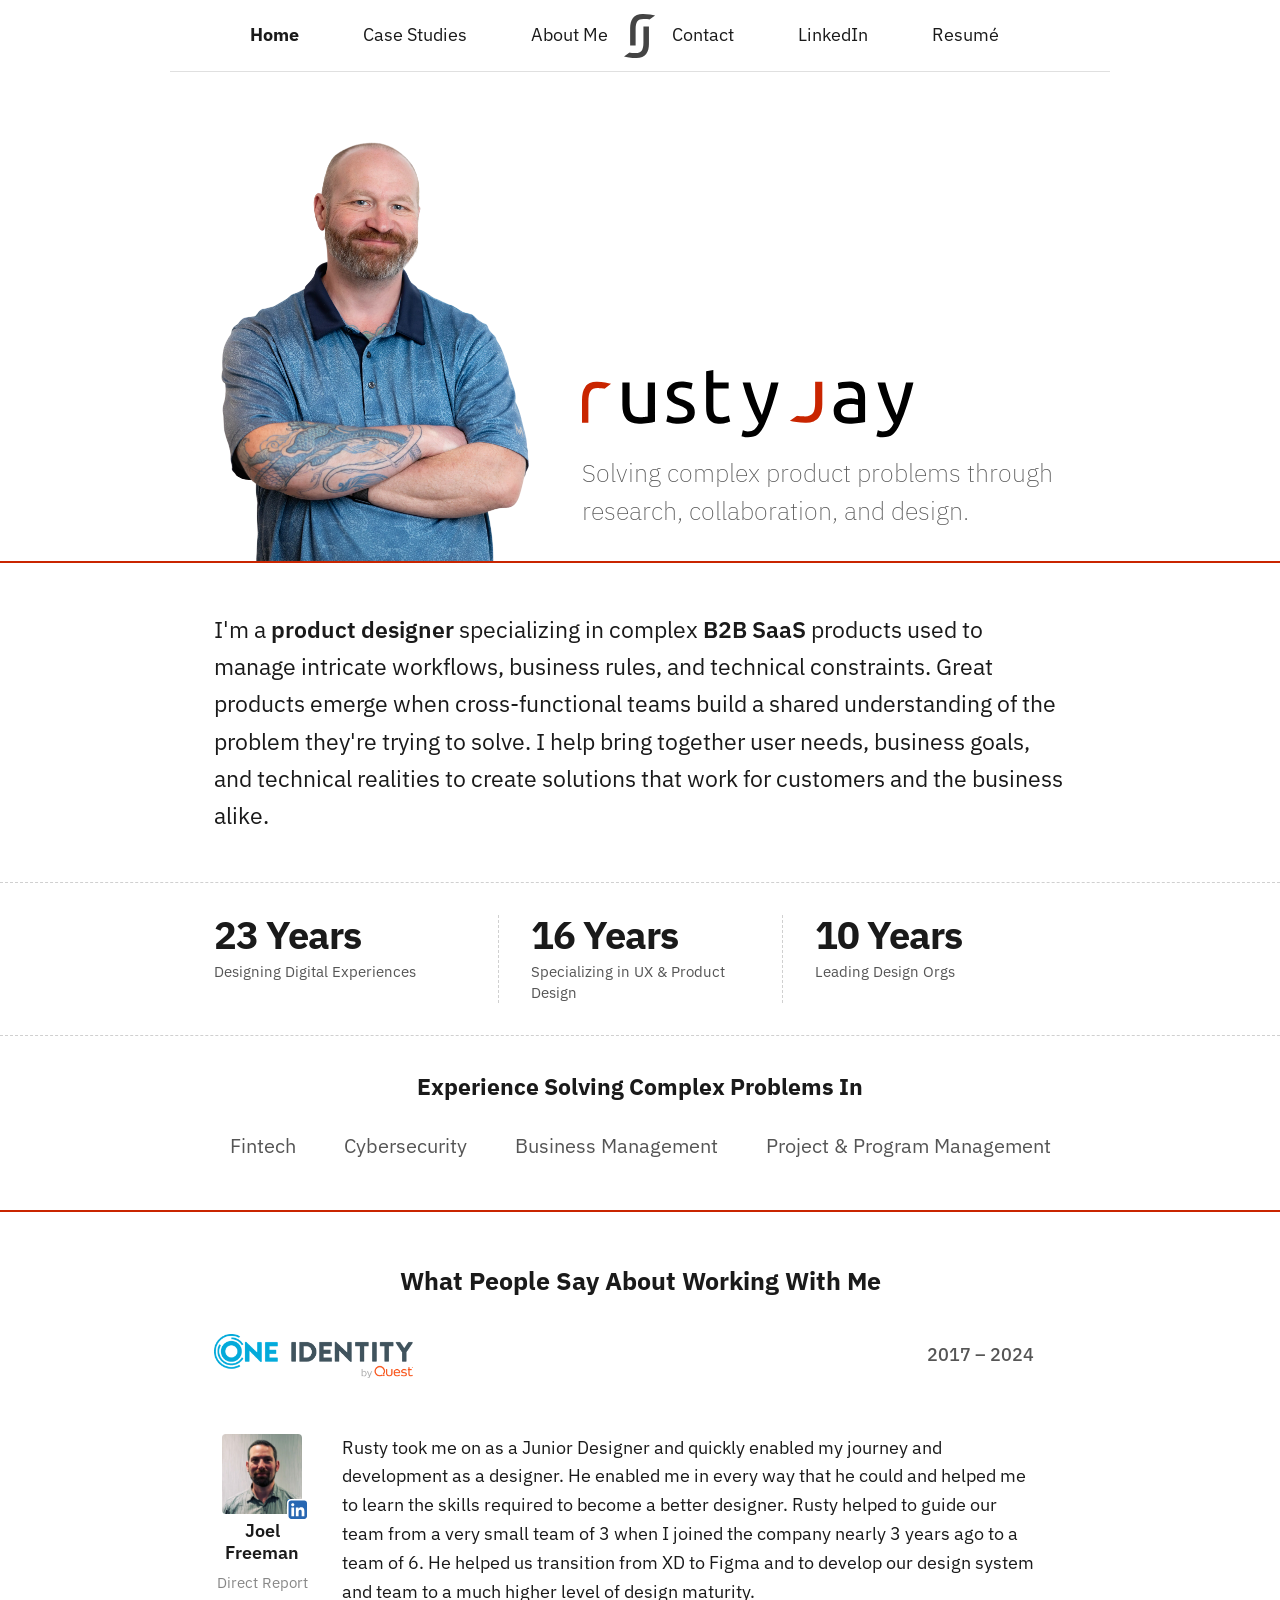
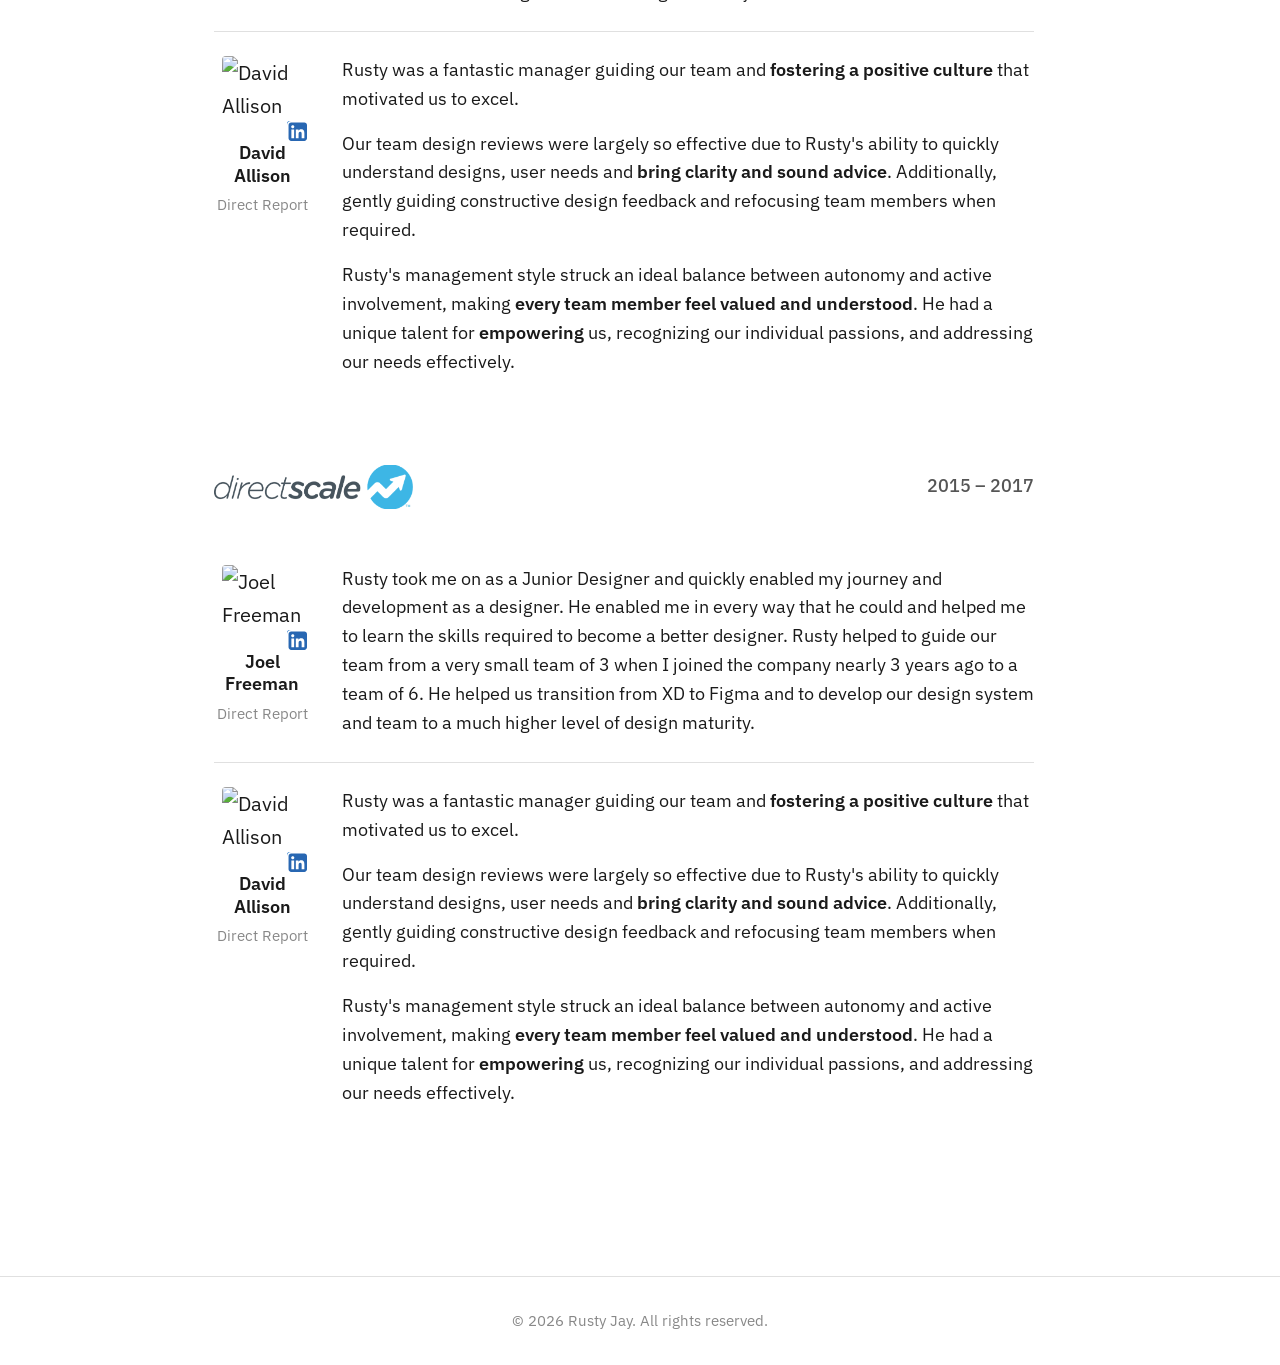
==== commit f8eb2d84: "5-31 9:55pm" ====
--- a/index.html
+++ b/index.html
@@ -23,7 +23,7 @@
   <link rel="stylesheet" href="css/style.css">
   <link rel="stylesheet" href="css/print.css" media="print">
 
-  <!-- Favicon (replace images/favicon.svg with your logomark export) -->
+  <!-- Favicon -->
   <link rel="icon" type="image/svg+xml" href="images/favicon.svg">
   <link rel="manifest" href="site.webmanifest">
 </head>
@@ -44,27 +44,24 @@
 
       <div class="hero-photo">
         <img src="images/HeroImage.png"
-                          alt="Rusty Jay, Product Designer"
-                          class="photo-profile">
+             alt="Rusty Jay, Product Designer"
+             class="photo-profile">
       </div>
 
-      <!-- Wordmark + tagline -->
       <div class="hero-text">
-
         <div class="wordmark-wrap" aria-label="Rusty Jay">
-            <img src="images/wordmark.svg"
-                alt="Rusty Jay"
-                class="wordmark-img">
-        </div>
-
+          <img src="images/wordmark.svg"
+               alt="Rusty Jay"
+               class="wordmark-img">
+        </div>
         <p class="hero-tagline">
           Solving complex product problems through research, collaboration, and design.
         </p>
-
-      </div><!-- /.hero-text -->
+      </div>
+
     </div><!-- /.hero-inner -->
 
-    <hr class="rule-primary hero-rule" aria-hidden="true">
+    <hr class="rule-primary" aria-hidden="true">
   </section><!-- /.section-hero -->
 
 
@@ -123,9 +120,7 @@
   </section>
 
   <!-- Red rule separating domains from testimonials -->
-  <div class="container section-rule" aria-hidden="true">
-    <hr class="rule-primary">
-  </div>
+  <hr class="rule-primary" aria-hidden="true">
 
 
   <!-- ══════════════════════════════════════════════════════════
@@ -137,78 +132,40 @@
       <h2 class="testimonials-heading">What People Say About Working With Me</h2>
 
 
-      <!-- ┌────────────────────────────────────────────────────┐
-           │ COMPANY BLOCK                                      │
-           │                                                    │
-           │ To add a new company, copy this entire            │
-           │ .company-block div and paste it below.            │
-           │                                                    │
-           │ Update:                                            │
-           │  • Logo image (see comment inside)                 │
-           │  • .company-years text                             │
-           │  • .testimonial items inside                       │
-           └────────────────────────────────────────────────────┘ -->
-      <div class="company-block">
-
-        <!-- Company header: logo + timeline connector + year range -->
+      <!-- ── One Identity by Quest: 2017–2024 ───────────────── -->
+      <div class="company-block company-block--oneidentity">
+
         <div class="company-header">
-
-          <!-- Company logo
-               Replace with:
-               <img src="images/logos/one-identity.svg"
-                    alt="One Identity by Quest"
-                    class="company-logo-img"> -->
           <div class="company-logo-wrap">
-            <div class="img-placeholder img-placeholder--logo"
-                 role="img"
-                 aria-label="One Identity by Quest logo">
-              One Identity by Quest
-            </div>
-          </div>
-
+            <img src="images/logos/OneIdentity.png"
+                 alt="One Identity by Quest"
+                 class="company-logo-img">
+          </div>
           <div class="company-timeline" aria-hidden="true">
             <span class="company-rule"></span>
             <span class="company-years">2017 – 2024</span>
           </div>
-        </div><!-- /.company-header -->
-
-
-        <!-- ┌──────────────────────────────────────────────────┐
-             │ TESTIMONIAL                                      │
-             │                                                  │
-             │ To add another, copy this .testimonial div.     │
-             │                                                  │
-             │ Update:                                          │
-             │  • Reviewer photo (see comment inside)           │
-             │  • .reviewer-linkedin href (LinkedIn profile URL)│
-             │  • .reviewer-name and .reviewer-role             │
-             │  • Quote paragraphs inside .testimonial-quote    │
-             └──────────────────────────────────────────────────┘ -->
-        <div class="testimonial">
-
-          <div class="testimonial-meta">
-            <div class="reviewer-photo-wrap">
-              <!-- Replace with:
-                   <img src="images/reviewers/joel-freeman.jpg"
-                        alt="Joel Freeman"
-                        class="reviewer-img"> -->
-              <div class="img-placeholder img-placeholder--avatar"
-                   role="img"
-                   aria-label="Joel Freeman photo">JF</div>
-              <a href="#"
+        </div>
+
+
+        <div class="testimonial">
+
+          <div class="testimonial-meta">
+            <div class="reviewer-photo-wrap">
+              <img src="images/ProfilePics/JoelFreeman.jpeg"
+                   alt="Joel Freeman"
+                   class="reviewer-img">
+              <a href="https://www.linkedin.com/in/jdfreeman01/"
                  class="reviewer-linkedin"
                  aria-label="Joel Freeman on LinkedIn"
                  target="_blank"
                  rel="noopener noreferrer">
-                <!-- LinkedIn icon -->
-                <svg viewBox="0 0 24 24" aria-hidden="true" fill="currentColor" width="11" height="11">
-                  <path d="M20.447 20.452h-3.554v-5.569c0-1.328-.027-3.037-1.852-3.037-1.853 0-2.136 1.445-2.136 2.939v5.667H9.351V9h3.414v1.561h.046c.477-.9 1.637-1.85 3.37-1.85 3.601 0 4.267 2.37 4.267 5.455v6.286zM5.337 7.433a2.062 2.062 0 01-2.063-2.065 2.064 2.064 0 112.063 2.065zm1.782 13.019H3.555V9h3.564v11.452zM22.225 0H1.771C.792 0 0 .774 0 1.729v20.542C0 23.227.792 24 1.771 24h20.451C23.2 24 24 23.227 24 22.271V1.729C24 .774 23.2 0 22.222 0h.003z"/>
-                </svg>
+                <img src="images/LinkedIn.svg" alt="" width="26" height="26" aria-hidden="true">
               </a>
             </div>
             <span class="reviewer-name">Joel Freeman</span>
             <span class="reviewer-role">Direct Report</span>
-          </div><!-- /.testimonial-meta -->
+          </div>
 
           <blockquote class="testimonial-quote">
             <p>Rusty took me on as a Junior Designer and quickly enabled my journey and development as a designer. He enabled me in every way that he could and helped me to learn the skills required to become a better designer. Rusty helped to guide our team from a very small team of 3 when I joined the company nearly 3 years ago to a team of 6. He helped us transition from XD to Figma and to develop our design system and team to a much higher level of design maturity.</p>
@@ -221,26 +178,20 @@
 
           <div class="testimonial-meta">
             <div class="reviewer-photo-wrap">
-              <!-- Replace with:
-                   <img src="images/reviewers/david-allison.jpg"
-                        alt="David Allison"
-                        class="reviewer-img"> -->
-              <div class="img-placeholder img-placeholder--avatar"
-                   role="img"
-                   aria-label="David Allison photo">DA</div>
-              <a href="#"
+              <img src="images/ProfilePics/JoelFreeman.png"
+                   alt="David Allison"
+                   class="reviewer-img">
+              <a href="https://www.linkedin.com/in/jdfreeman01/"
                  class="reviewer-linkedin"
                  aria-label="David Allison on LinkedIn"
                  target="_blank"
                  rel="noopener noreferrer">
-                <svg viewBox="0 0 24 24" aria-hidden="true" fill="currentColor" width="11" height="11">
-                  <path d="M20.447 20.452h-3.554v-5.569c0-1.328-.027-3.037-1.852-3.037-1.853 0-2.136 1.445-2.136 2.939v5.667H9.351V9h3.414v1.561h.046c.477-.9 1.637-1.85 3.37-1.85 3.601 0 4.267 2.37 4.267 5.455v6.286zM5.337 7.433a2.062 2.062 0 01-2.063-2.065 2.064 2.064 0 112.063 2.065zm1.782 13.019H3.555V9h3.564v11.452zM22.225 0H1.771C.792 0 0 .774 0 1.729v20.542C0 23.227.792 24 1.771 24h20.451C23.2 24 24 23.227 24 22.271V1.729C24 .774 23.2 0 22.222 0h.003z"/>
-                </svg>
+                <img src="images/LinkedIn.svg" alt="" width="26" height="26" aria-hidden="true">
               </a>
             </div>
             <span class="reviewer-name">David Allison</span>
             <span class="reviewer-role">Direct Report</span>
-          </div><!-- /.testimonial-meta -->
+          </div>
 
           <blockquote class="testimonial-quote">
             <p>Rusty was a fantastic manager guiding our team and <strong>fostering a positive culture</strong> that motivated us to excel.</p>
@@ -253,22 +204,14 @@
       </div><!-- /.company-block: One Identity -->
 
 
-      <!-- ┌────────────────────────────────────────────────────┐
-           │ COMPANY BLOCK: DirectScale 2015–2017              │
-           └────────────────────────────────────────────────────┘ -->
-      <div class="company-block">
+      <!-- ── DirectScale: 2015–2017 ──────────────────────────── -->
+      <div class="company-block company-block--directscale">
 
         <div class="company-header">
-          <!-- Replace with:
-               <img src="images/logos/directscale.svg"
-                    alt="DirectScale"
-                    class="company-logo-img"> -->
           <div class="company-logo-wrap">
-            <div class="img-placeholder img-placeholder--logo"
-                 role="img"
-                 aria-label="DirectScale logo">
-              DirectScale
-            </div>
+            <img src="images/logos/DirectScale.png"
+                 alt="DirectScale"
+                 class="company-logo-img">
           </div>
           <div class="company-timeline" aria-hidden="true">
             <span class="company-rule"></span>
@@ -276,62 +219,58 @@
           </div>
         </div>
 
-        <div class="testimonial">
-          <div class="testimonial-meta">
-            <div class="reviewer-photo-wrap">
-              <!-- Replace with:
-                   <img src="images/reviewers/joel-freeman.jpg"
-                        alt="Joel Freeman"
-                        class="reviewer-img"> -->
-              <div class="img-placeholder img-placeholder--avatar"
-                   role="img"
-                   aria-label="Joel Freeman photo">JF</div>
-              <a href="#"
+
+        <div class="testimonial">
+
+          <div class="testimonial-meta">
+            <div class="reviewer-photo-wrap">
+              <img src="images/ProfilePics/JoelFreeman.png"
+                   alt="Joel Freeman"
+                   class="reviewer-img">
+              <a href="https://www.linkedin.com/in/jdfreeman01/"
                  class="reviewer-linkedin"
                  aria-label="Joel Freeman on LinkedIn"
                  target="_blank"
                  rel="noopener noreferrer">
-                <svg viewBox="0 0 24 24" aria-hidden="true" fill="currentColor" width="11" height="11">
-                  <path d="M20.447 20.452h-3.554v-5.569c0-1.328-.027-3.037-1.852-3.037-1.853 0-2.136 1.445-2.136 2.939v5.667H9.351V9h3.414v1.561h.046c.477-.9 1.637-1.85 3.37-1.85 3.601 0 4.267 2.37 4.267 5.455v6.286zM5.337 7.433a2.062 2.062 0 01-2.063-2.065 2.064 2.064 0 112.063 2.065zm1.782 13.019H3.555V9h3.564v11.452zM22.225 0H1.771C.792 0 0 .774 0 1.729v20.542C0 23.227.792 24 1.771 24h20.451C23.2 24 24 23.227 24 22.271V1.729C24 .774 23.2 0 22.222 0h.003z"/>
-                </svg>
+                <img src="images/LinkedIn.svg" alt="" width="26" height="26" aria-hidden="true">
               </a>
             </div>
             <span class="reviewer-name">Joel Freeman</span>
             <span class="reviewer-role">Direct Report</span>
           </div>
+
           <blockquote class="testimonial-quote">
             <p>Rusty took me on as a Junior Designer and quickly enabled my journey and development as a designer. He enabled me in every way that he could and helped me to learn the skills required to become a better designer. Rusty helped to guide our team from a very small team of 3 when I joined the company nearly 3 years ago to a team of 6. He helped us transition from XD to Figma and to develop our design system and team to a much higher level of design maturity.</p>
           </blockquote>
-        </div><!-- /.testimonial -->
-
-        <div class="testimonial">
-          <div class="testimonial-meta">
-            <div class="reviewer-photo-wrap">
-              <!-- Replace with:
-                   <img src="images/reviewers/david-allison.jpg"
-                        alt="David Allison"
-                        class="reviewer-img"> -->
-              <div class="img-placeholder img-placeholder--avatar"
-                   role="img"
-                   aria-label="David Allison photo">DA</div>
-              <a href="#"
+
+        </div><!-- /.testimonial -->
+
+
+        <div class="testimonial">
+
+          <div class="testimonial-meta">
+            <div class="reviewer-photo-wrap">
+              <img src="images/ProfilePics/JoelFreeman.png"
+                   alt="David Allison"
+                   class="reviewer-img">
+              <a href="https://www.linkedin.com/in/jdfreeman01/"
                  class="reviewer-linkedin"
                  aria-label="David Allison on LinkedIn"
                  target="_blank"
                  rel="noopener noreferrer">
-                <svg viewBox="0 0 24 24" aria-hidden="true" fill="currentColor" width="11" height="11">
-                  <path d="M20.447 20.452h-3.554v-5.569c0-1.328-.027-3.037-1.852-3.037-1.853 0-2.136 1.445-2.136 2.939v5.667H9.351V9h3.414v1.561h.046c.477-.9 1.637-1.85 3.37-1.85 3.601 0 4.267 2.37 4.267 5.455v6.286zM5.337 7.433a2.062 2.062 0 01-2.063-2.065 2.064 2.064 0 112.063 2.065zm1.782 13.019H3.555V9h3.564v11.452zM22.225 0H1.771C.792 0 0 .774 0 1.729v20.542C0 23.227.792 24 1.771 24h20.451C23.2 24 24 23.227 24 22.271V1.729C24 .774 23.2 0 22.222 0h.003z"/>
-                </svg>
+                <img src="images/LinkedIn.svg" alt="" width="26" height="26" aria-hidden="true">
               </a>
             </div>
             <span class="reviewer-name">David Allison</span>
             <span class="reviewer-role">Direct Report</span>
           </div>
+
           <blockquote class="testimonial-quote">
             <p>Rusty was a fantastic manager guiding our team and <strong>fostering a positive culture</strong> that motivated us to excel.</p>
             <p>Our team design reviews were largely so effective due to Rusty's ability to quickly understand designs, user needs and <strong>bring clarity and sound advice</strong>. Additionally, gently guiding constructive design feedback and refocusing team members when required.</p>
             <p>Rusty's management style struck an ideal balance between autonomy and active involvement, making <strong>every team member feel valued and understood</strong>. He had a unique talent for <strong>empowering</strong> us, recognizing our individual passions, and addressing our needs effectively.</p>
           </blockquote>
+
         </div><!-- /.testimonial -->
 
       </div><!-- /.company-block: DirectScale -->
--- a/css/variables.css
+++ b/css/variables.css
@@ -6,7 +6,6 @@
 :root {
   /* ── Brand ──────────────────────────────────────────────── */
   --color-primary:     #C92500;
-  --color-accent-teal: #3D8FA0;   /* timeline connector & company-block border */
 
   /* ── Neutrals ───────────────────────────────────────────── */
   --color-text:        #1A1A1A;
@@ -28,7 +27,7 @@
   --leading:    1.65;
 
   /* ── Layout ─────────────────────────────────────────────── */
-  --max-w:   760px;
+  --max-w:   900px;
   --nav-h:    72px;
   --gutter:   24px;
 
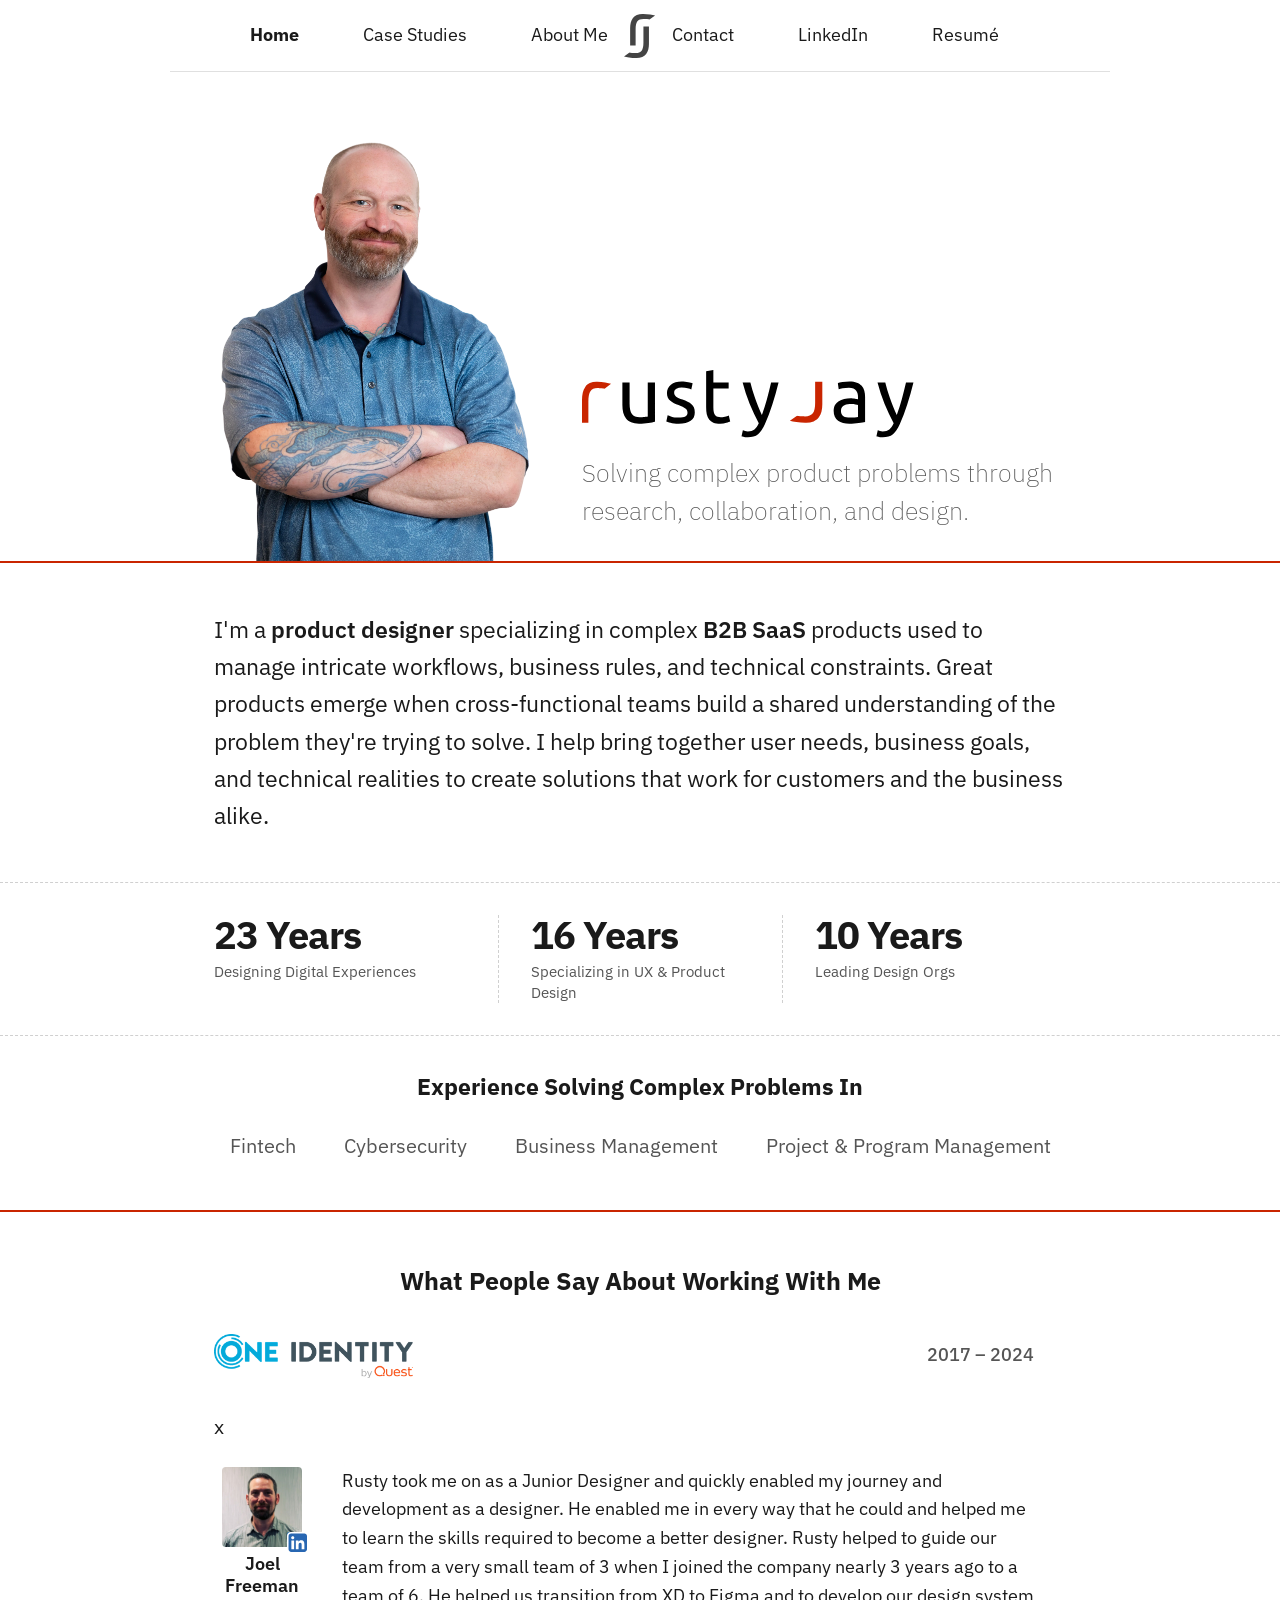
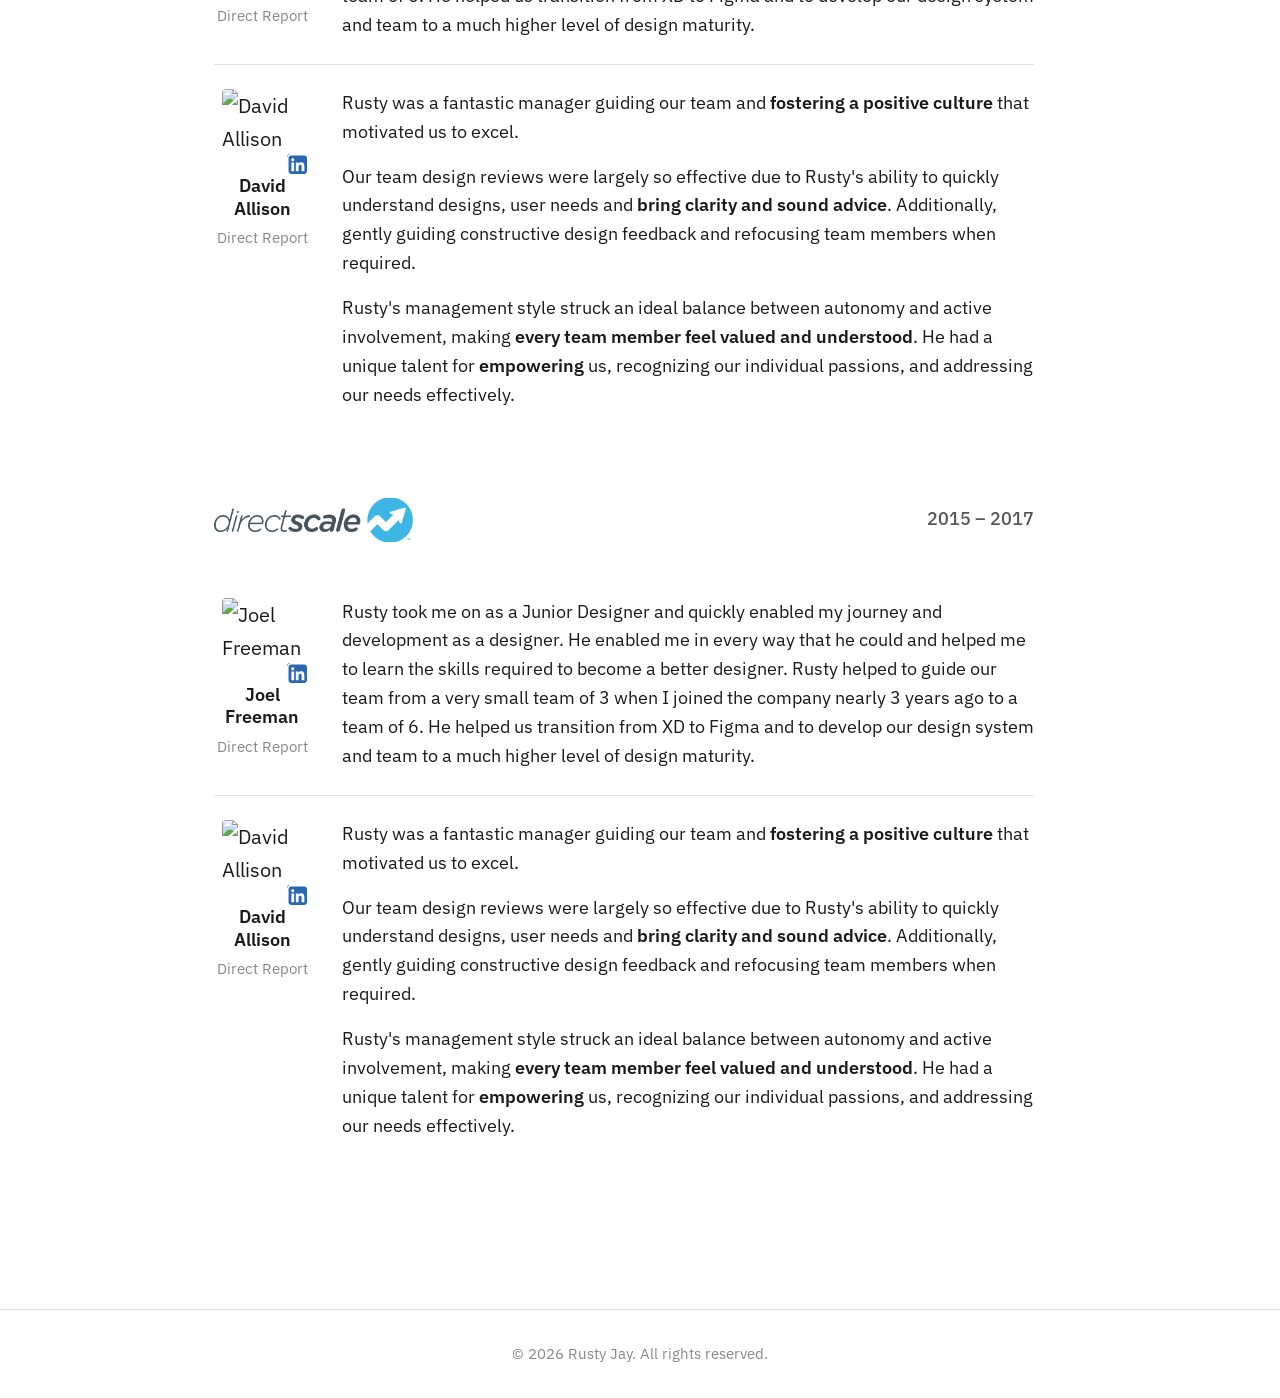
==== commit 60cab0a9: "Update index.html" ====
--- a/index.html
+++ b/index.html
@@ -11,7 +11,7 @@
   <meta property="og:title"       content="Rusty Jay — Product Designer">
   <meta property="og:description" content="Solving complex product problems through research, collaboration, and design.">
   <meta property="og:type"        content="website">
-  <meta property="og:image"       content="images/og-preview.webp">
+  <meta property="og:image"       content="images/wordmark.png">
 
   <!-- Fonts: IBM Plex Sans (300, 400, 500, 600, 700 + italic 400) -->
   <link rel="preconnect" href="https://fonts.googleapis.com">
@@ -146,7 +146,7 @@
             <span class="company-years">2017 – 2024</span>
           </div>
         </div>
-
+x
 
         <div class="testimonial">
 
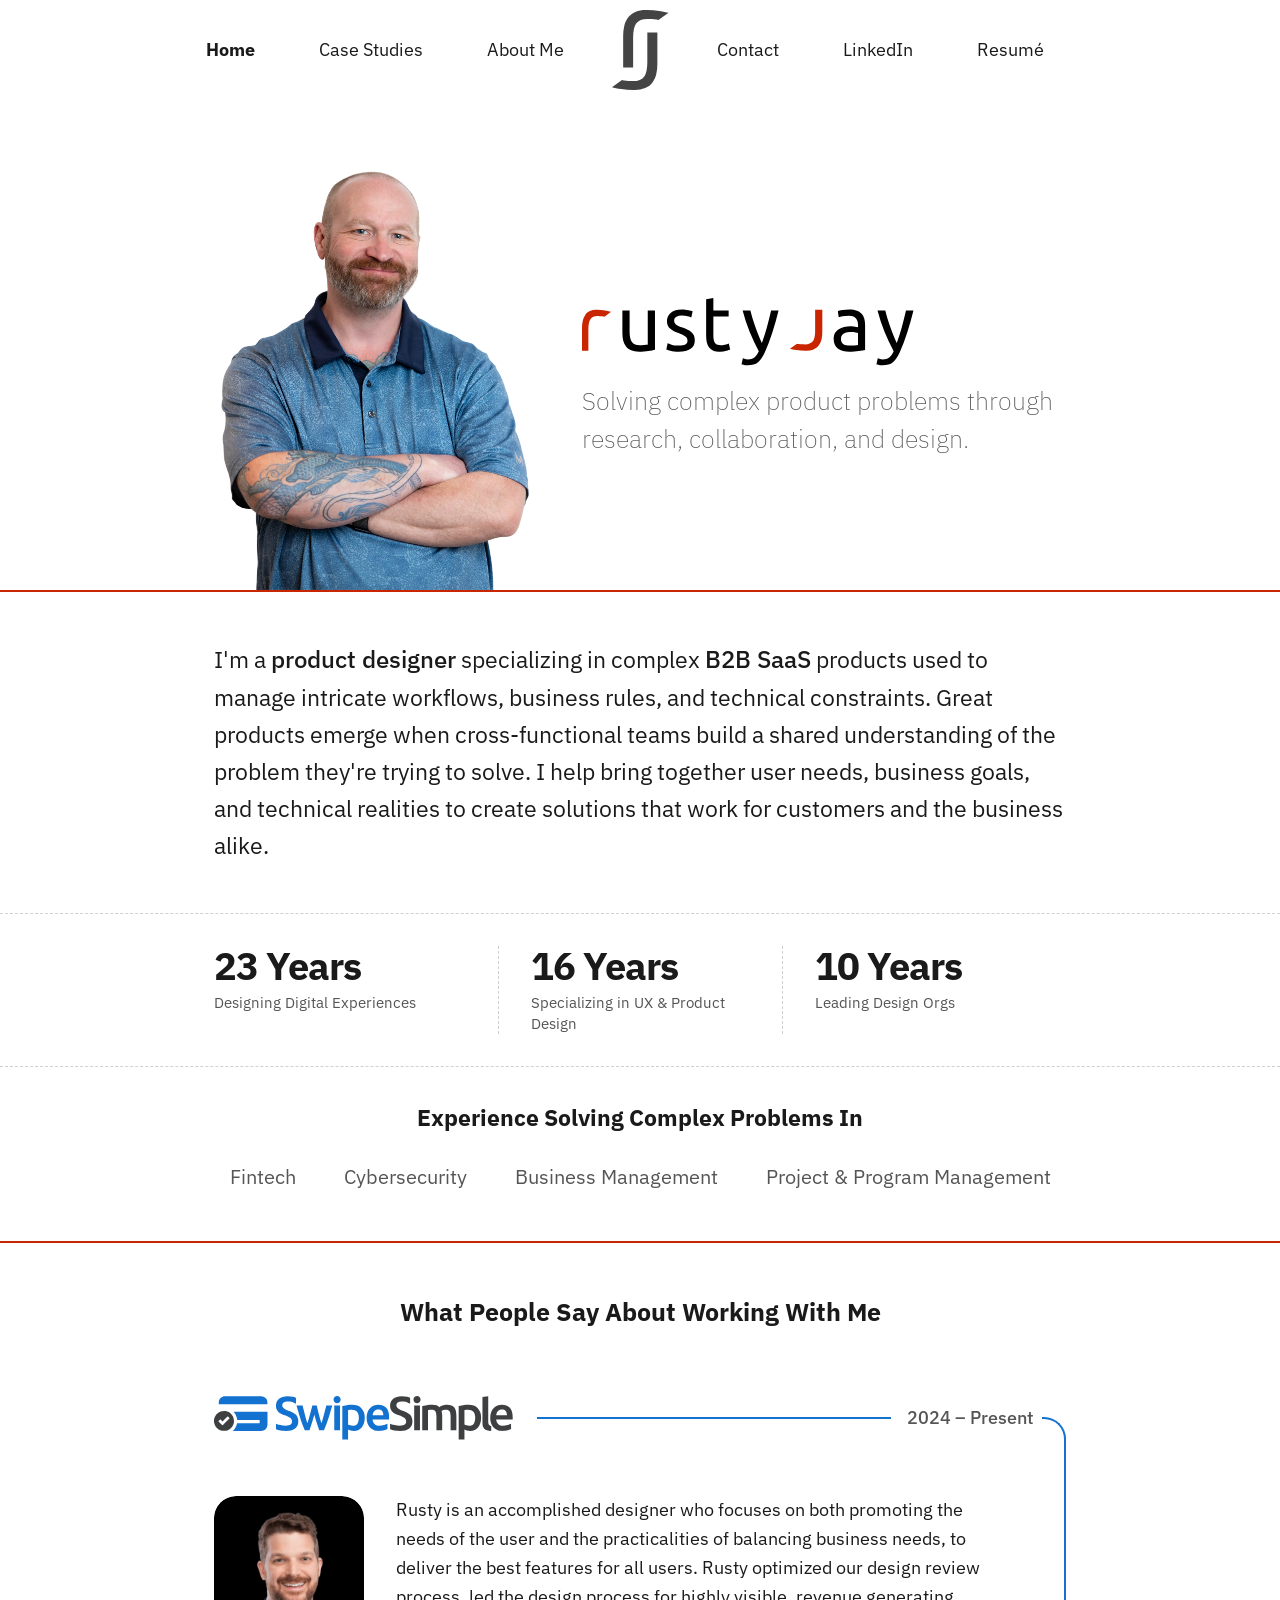
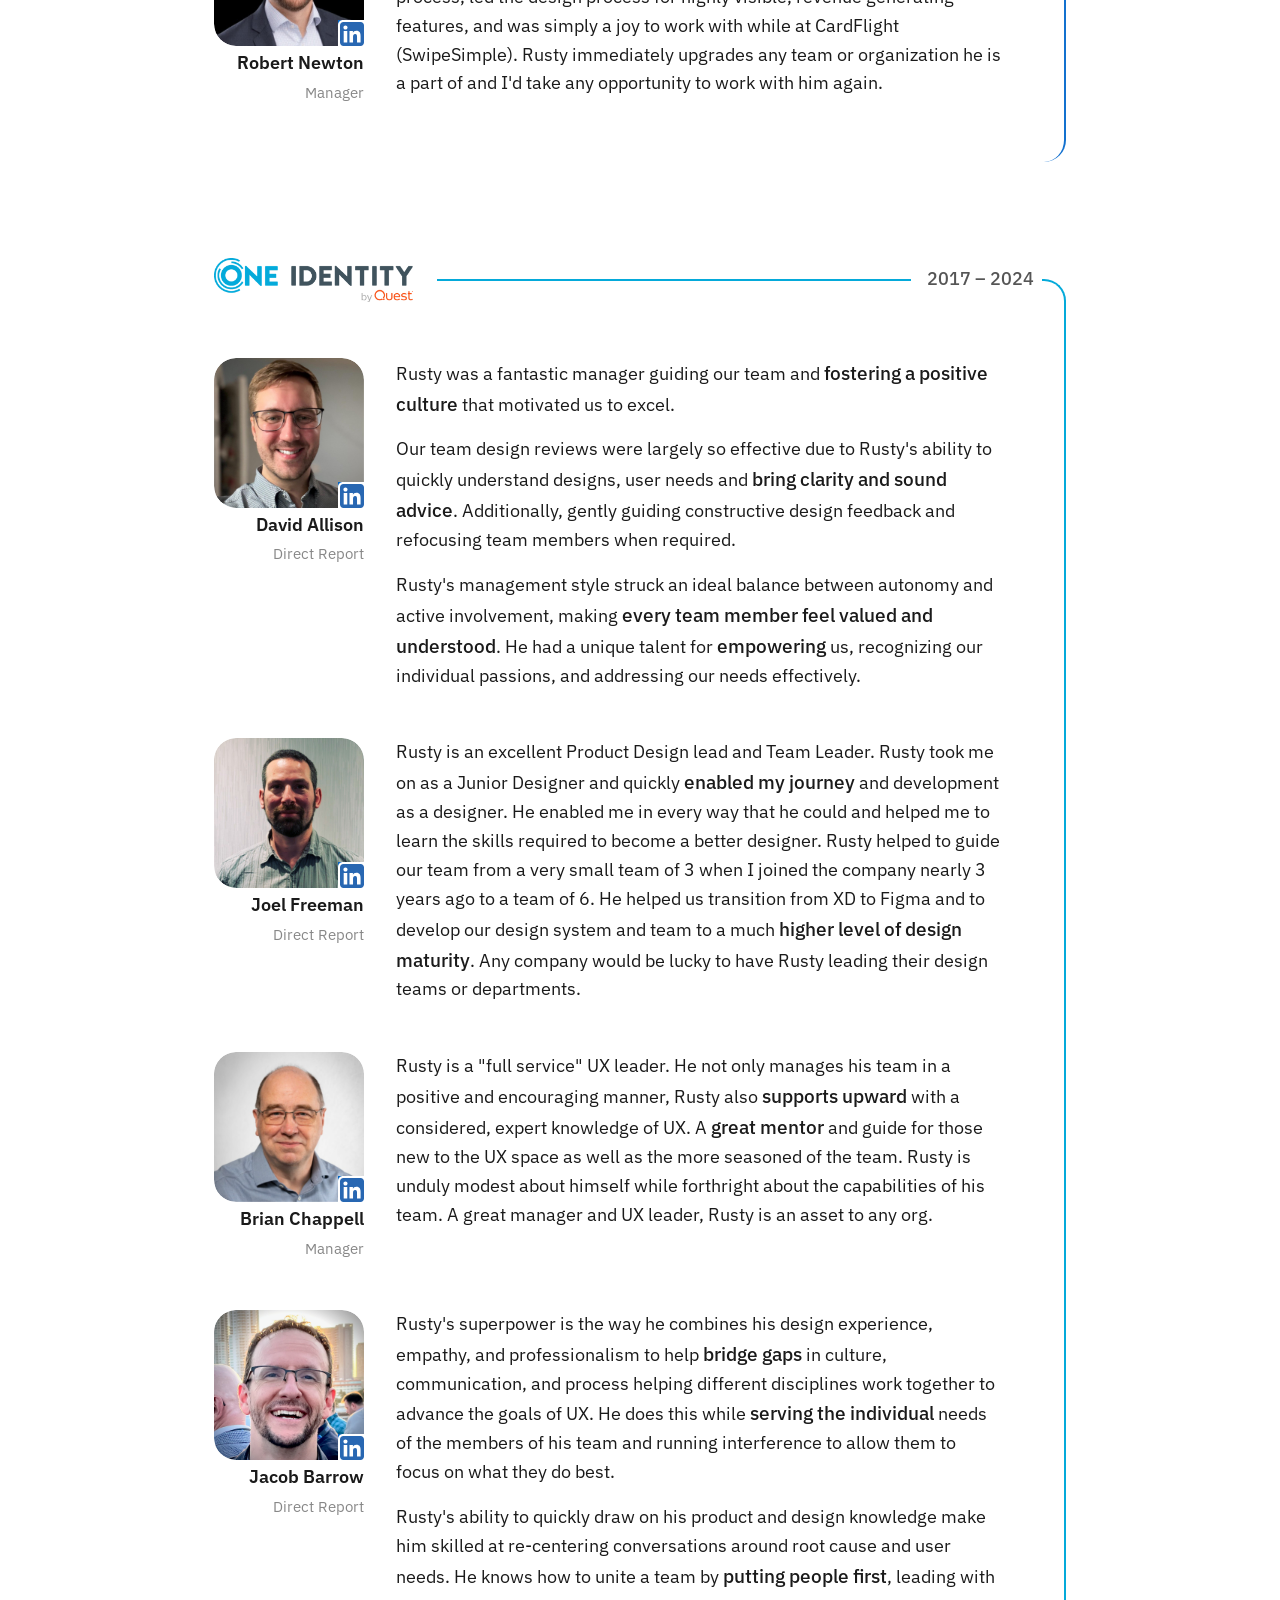
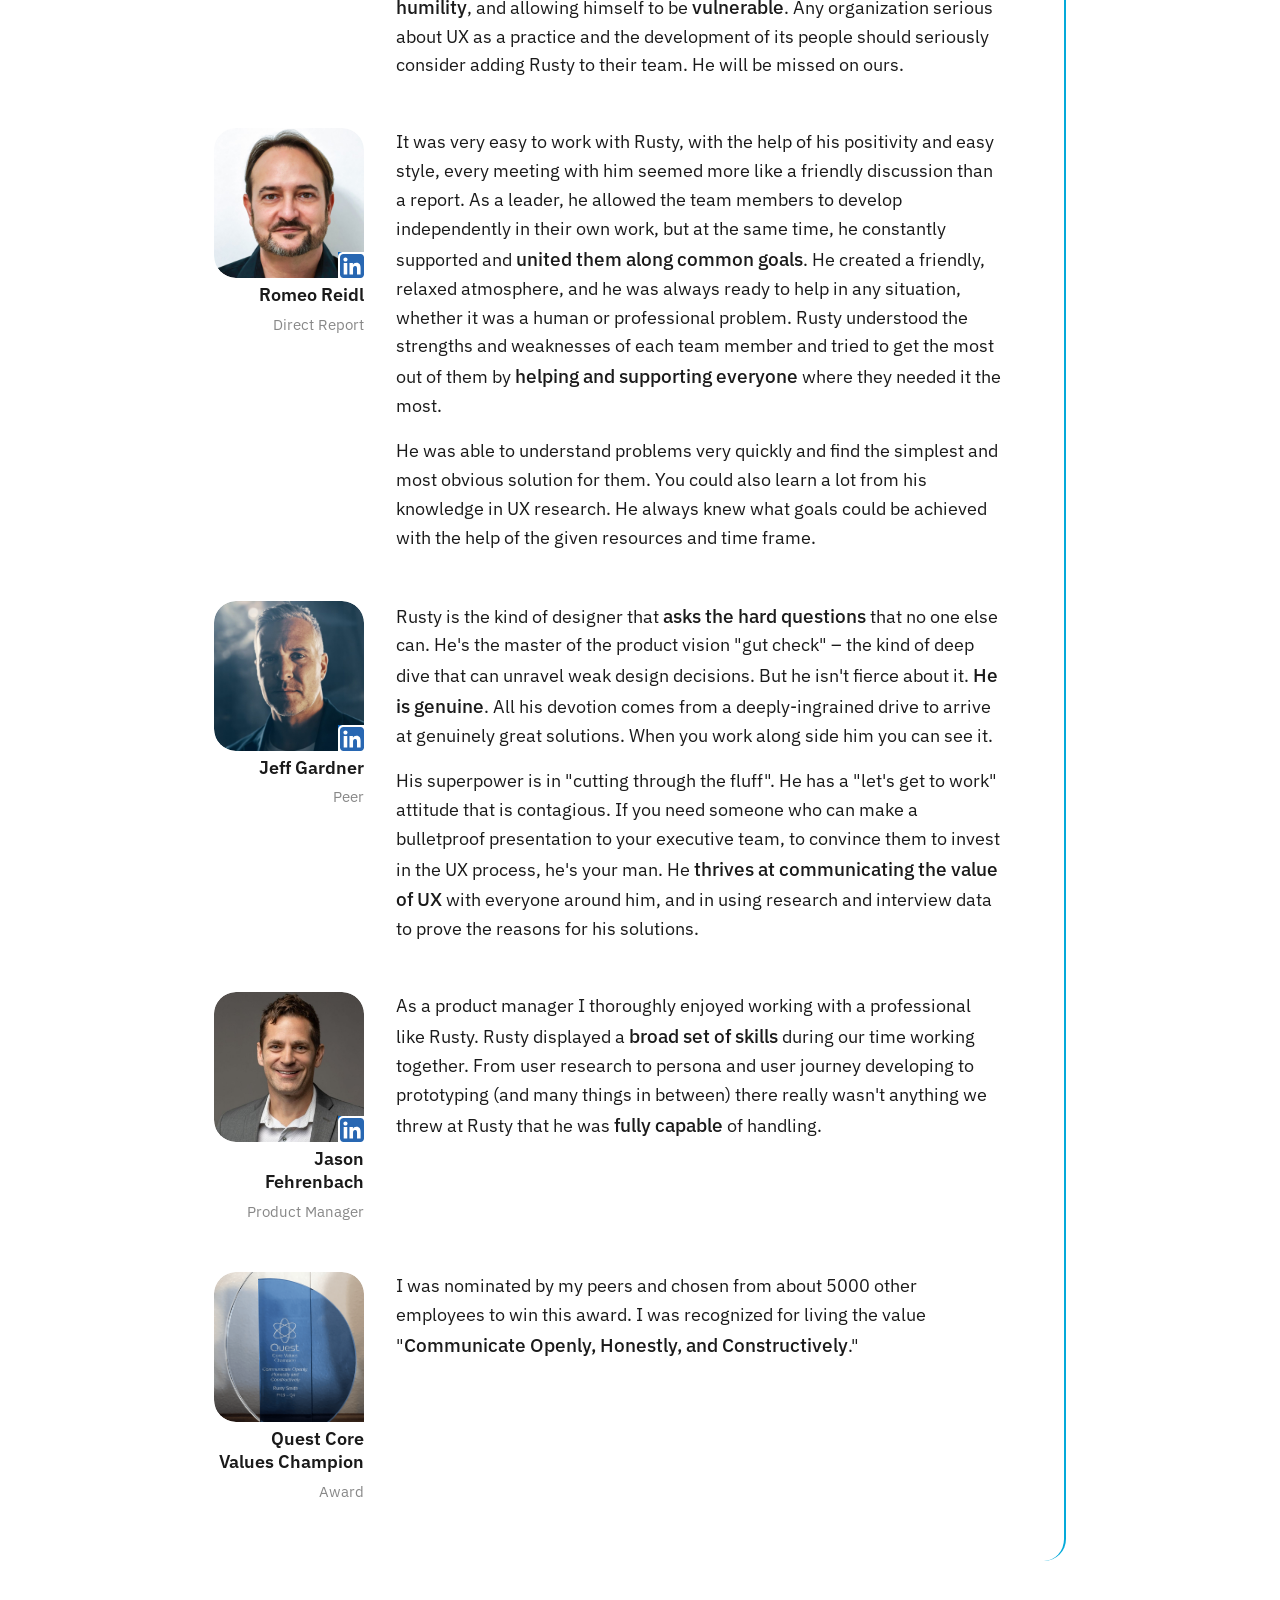
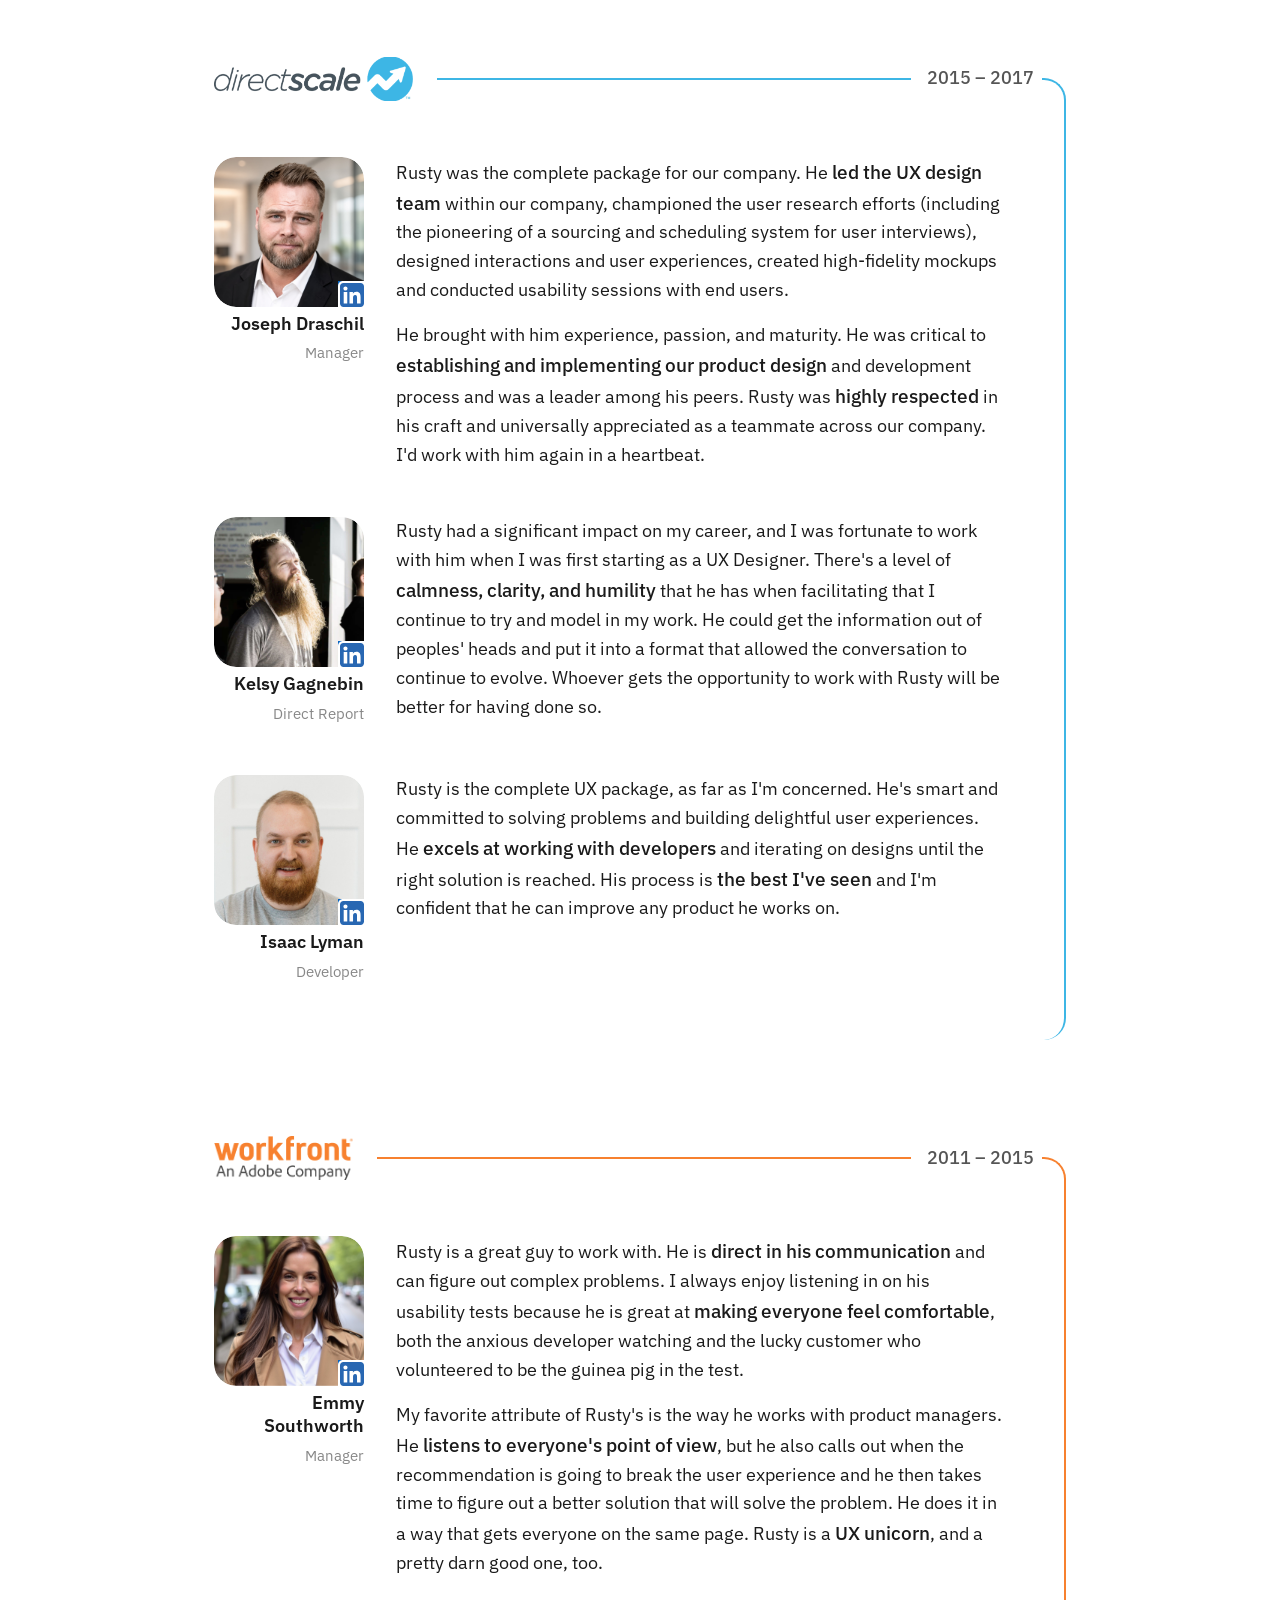
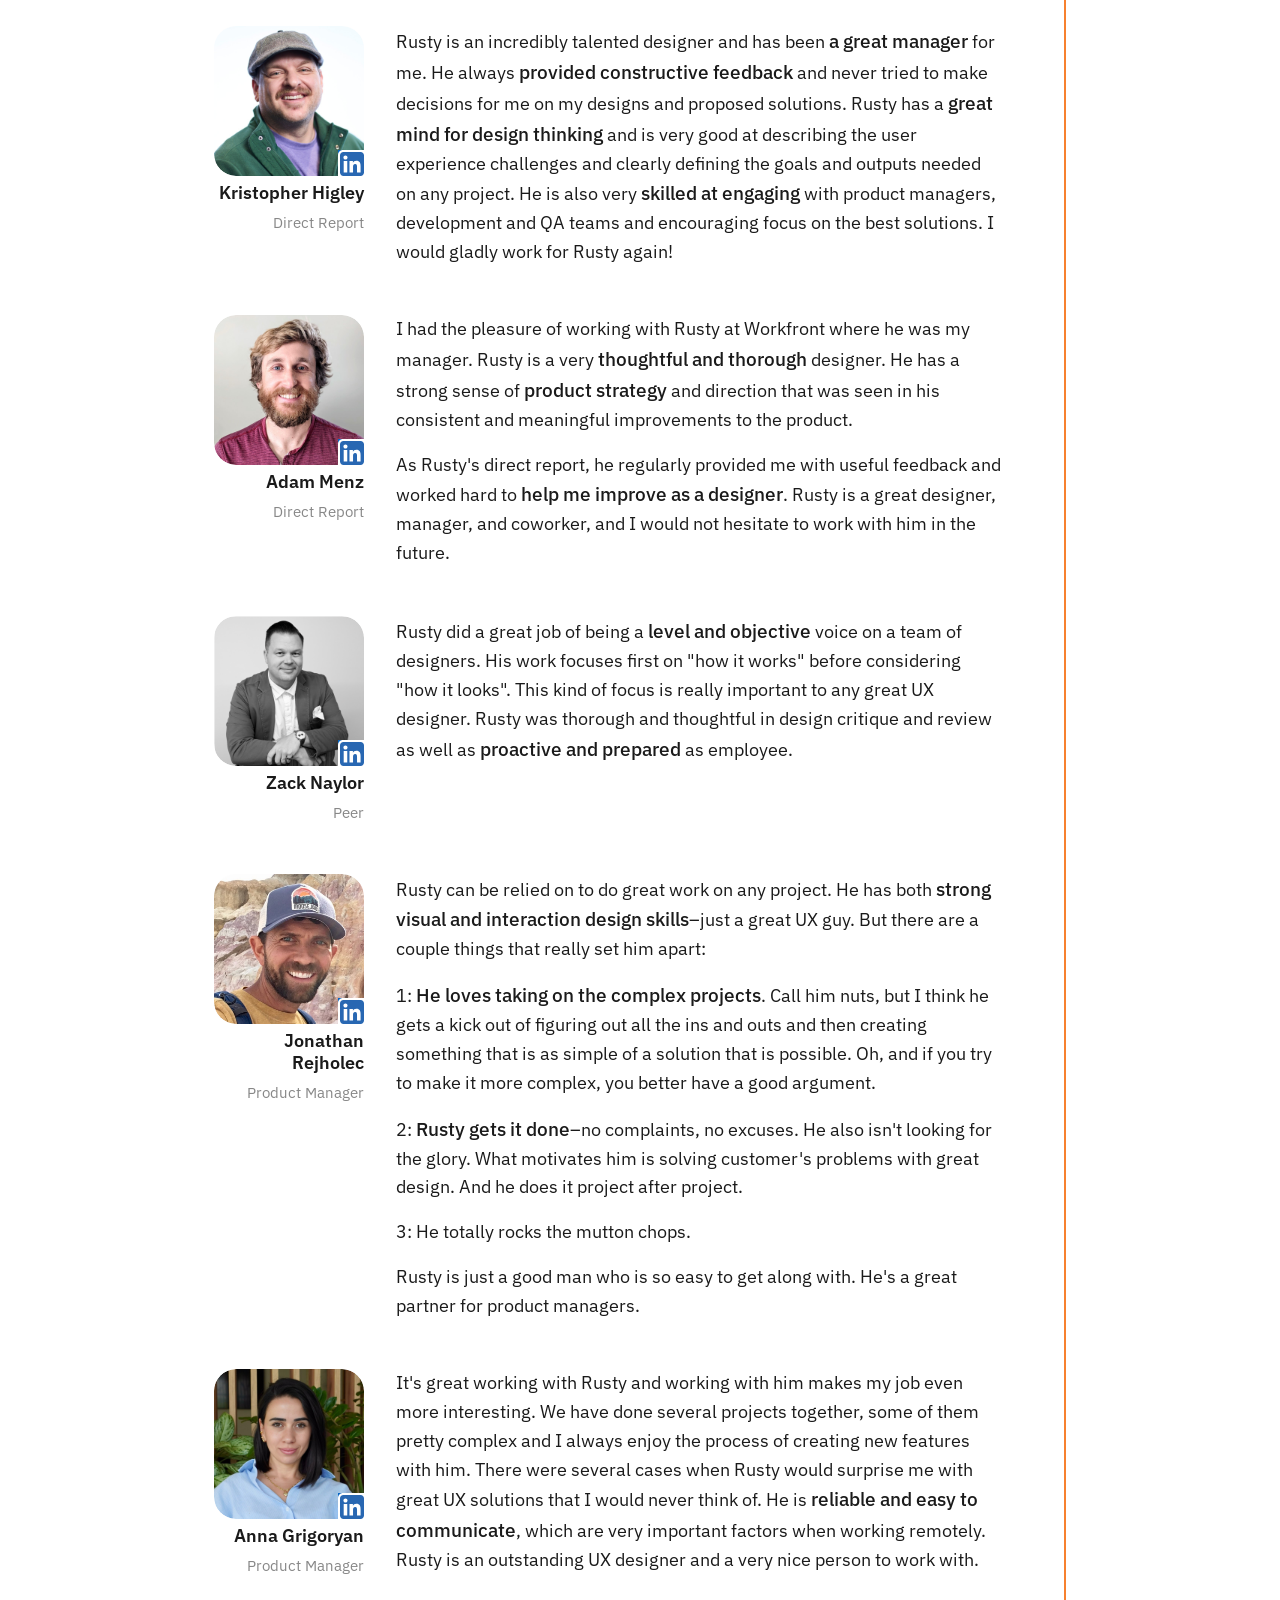
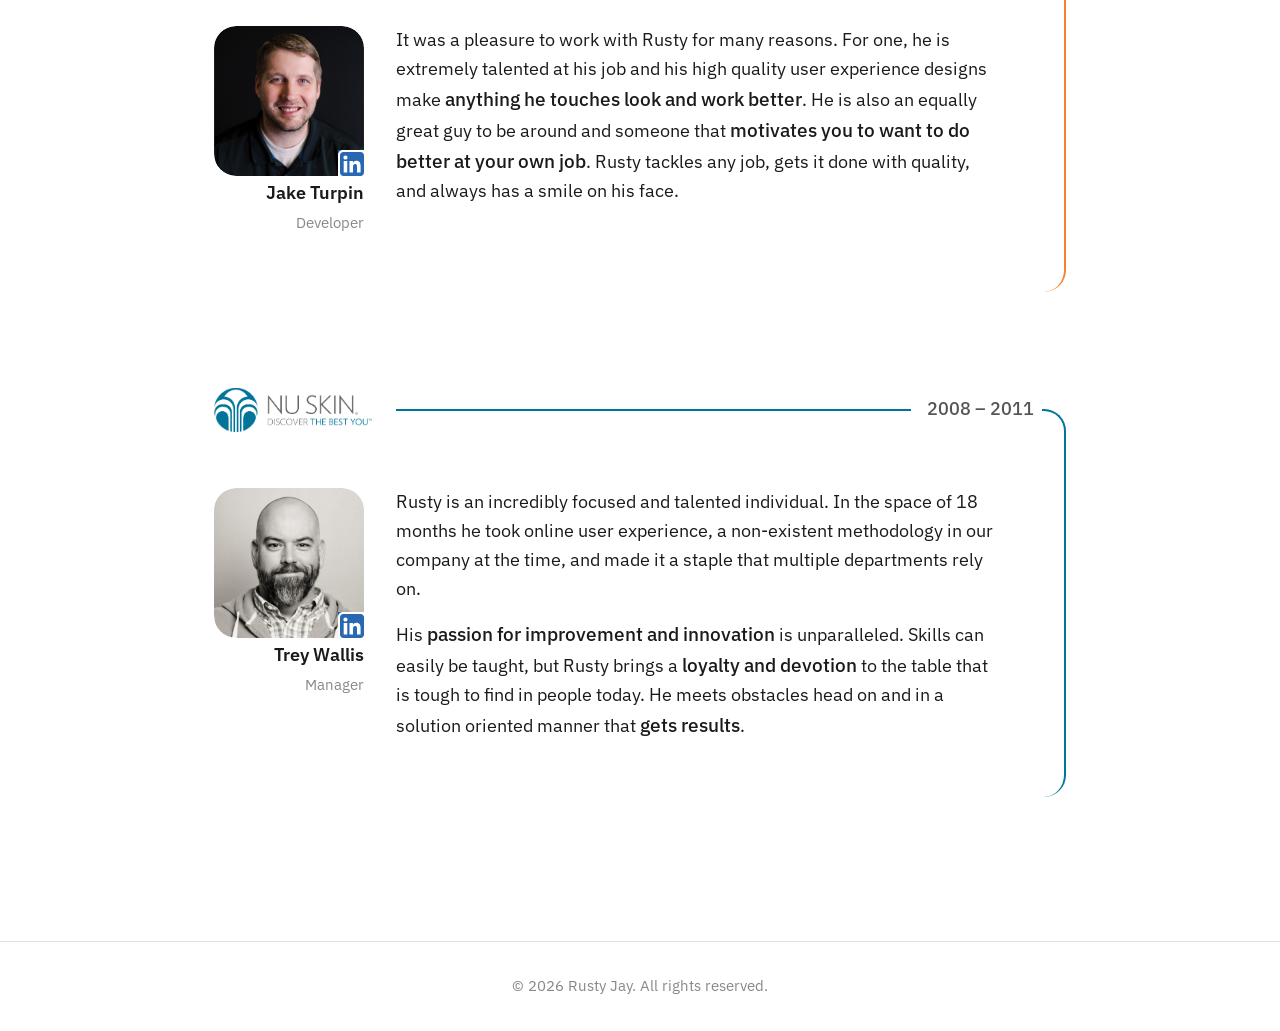
==== commit 6378f2b7: "finish up home page" ====
--- a/index.html
+++ b/index.html
@@ -132,6 +132,50 @@
       <h2 class="testimonials-heading">What People Say About Working With Me</h2>
 
 
+      <!-- ── SwipeSimple: 2024–Present ───────────────────────── -->
+      <div class="company-block company-block--swipesimple">
+
+        <div class="company-header">
+          <div class="company-logo-wrap">
+            <img src="images/logos/SwipeSimple.svg"
+                 alt="SwipeSimple"
+                 class="company-logo-img">
+          </div>
+          <div class="company-timeline" aria-hidden="true">
+            <span class="company-rule"></span>
+            <span class="company-years">2024 – Present</span>
+          </div>
+        </div>
+
+
+        <div class="testimonial">
+
+          <div class="testimonial-meta">
+            <div class="reviewer-photo-wrap">
+              <img src="images/ProfilePics/RobertNewton.jpeg"
+                   alt="Robert Newton"
+                   class="reviewer-img">
+              <a href="https://www.linkedin.com/in/robertdnewton/"
+                 class="reviewer-linkedin"
+                 aria-label="Robert Newton on LinkedIn"
+                 target="_blank"
+                 rel="noopener noreferrer">
+                <img src="images/LinkedIn.svg" alt="" width="26" height="26" aria-hidden="true">
+              </a>
+            </div>
+            <span class="reviewer-name">Robert Newton</span>
+            <span class="reviewer-role">Manager</span>
+          </div>
+
+          <blockquote class="testimonial-quote">
+            <p>Rusty is an accomplished designer who focuses on both promoting the needs of the user and the practicalities of balancing business needs, to deliver the best features for all users. Rusty optimized our design review process, led the design process for highly visible, revenue generating features, and was simply a joy to work with while at CardFlight (SwipeSimple). Rusty immediately upgrades any team or organization he is a part of and I'd take any opportunity to work with him again.</p>
+          </blockquote>
+
+        </div><!-- /.testimonial -->
+
+      </div><!-- /.company-block: SwipeSimple -->
+
+
       <!-- ── One Identity by Quest: 2017–2024 ───────────────── -->
       <div class="company-block company-block--oneidentity">
 
@@ -146,42 +190,15 @@
             <span class="company-years">2017 – 2024</span>
           </div>
         </div>
-x
-
-        <div class="testimonial">
-
-          <div class="testimonial-meta">
-            <div class="reviewer-photo-wrap">
-              <img src="images/ProfilePics/JoelFreeman.jpeg"
-                   alt="Joel Freeman"
-                   class="reviewer-img">
-              <a href="https://www.linkedin.com/in/jdfreeman01/"
-                 class="reviewer-linkedin"
-                 aria-label="Joel Freeman on LinkedIn"
-                 target="_blank"
-                 rel="noopener noreferrer">
-                <img src="images/LinkedIn.svg" alt="" width="26" height="26" aria-hidden="true">
-              </a>
-            </div>
-            <span class="reviewer-name">Joel Freeman</span>
-            <span class="reviewer-role">Direct Report</span>
-          </div>
-
-          <blockquote class="testimonial-quote">
-            <p>Rusty took me on as a Junior Designer and quickly enabled my journey and development as a designer. He enabled me in every way that he could and helped me to learn the skills required to become a better designer. Rusty helped to guide our team from a very small team of 3 when I joined the company nearly 3 years ago to a team of 6. He helped us transition from XD to Figma and to develop our design system and team to a much higher level of design maturity.</p>
-          </blockquote>
-
-        </div><!-- /.testimonial -->
-
-
-        <div class="testimonial">
-
-          <div class="testimonial-meta">
-            <div class="reviewer-photo-wrap">
-              <img src="images/ProfilePics/JoelFreeman.png"
+
+        <div class="testimonial">
+
+          <div class="testimonial-meta">
+            <div class="reviewer-photo-wrap">
+              <img src="images/ProfilePics/DavidAllison.jpeg"
                    alt="David Allison"
                    class="reviewer-img">
-              <a href="https://www.linkedin.com/in/jdfreeman01/"
+              <a href="https://www.linkedin.com/in/davidpallison/"
                  class="reviewer-linkedin"
                  aria-label="David Allison on LinkedIn"
                  target="_blank"
@@ -197,6 +214,184 @@
             <p>Rusty was a fantastic manager guiding our team and <strong>fostering a positive culture</strong> that motivated us to excel.</p>
             <p>Our team design reviews were largely so effective due to Rusty's ability to quickly understand designs, user needs and <strong>bring clarity and sound advice</strong>. Additionally, gently guiding constructive design feedback and refocusing team members when required.</p>
             <p>Rusty's management style struck an ideal balance between autonomy and active involvement, making <strong>every team member feel valued and understood</strong>. He had a unique talent for <strong>empowering</strong> us, recognizing our individual passions, and addressing our needs effectively.</p>
+          </blockquote>
+
+        </div><!-- /.testimonial -->
+
+
+        <div class="testimonial">
+
+          <div class="testimonial-meta">
+            <div class="reviewer-photo-wrap">
+              <img src="images/ProfilePics/JoelFreeman.jpeg"
+                   alt="Joel Freeman"
+                   class="reviewer-img">
+              <a href="https://www.linkedin.com/in/jdfreeman01/"
+                 class="reviewer-linkedin"
+                 aria-label="Joel Freeman on LinkedIn"
+                 target="_blank"
+                 rel="noopener noreferrer">
+                <img src="images/LinkedIn.svg" alt="" width="26" height="26" aria-hidden="true">
+              </a>
+            </div>
+            <span class="reviewer-name">Joel Freeman</span>
+            <span class="reviewer-role">Direct Report</span>
+          </div>
+
+          <blockquote class="testimonial-quote">
+            <p>Rusty is an excellent Product Design lead and Team Leader. Rusty took me on as a Junior Designer and quickly <strong>enabled my journey</strong> and development as a designer. He enabled me in every way that he could and helped me to learn the skills required to become a better designer. Rusty helped to guide our team from a very small team of 3 when I joined the company nearly 3 years ago to a team of 6. He helped us transition from XD to Figma and to develop our design system and team to a much <strong>higher level of design maturity</strong>. Any company would be lucky to have Rusty leading their design teams or departments.</p>
+          </blockquote>
+
+        </div><!-- /.testimonial -->
+
+
+        <div class="testimonial">
+
+          <div class="testimonial-meta">
+            <div class="reviewer-photo-wrap">
+              <img src="images/ProfilePics/BrianChappell.png"
+                   alt="Brian Chappell"
+                   class="reviewer-img">
+              <a href="https://www.linkedin.com/in/brianchappell/"
+                 class="reviewer-linkedin"
+                 aria-label="Brian Chappell on LinkedIn"
+                 target="_blank"
+                 rel="noopener noreferrer">
+                <img src="images/LinkedIn.svg" alt="" width="26" height="26" aria-hidden="true">
+              </a>
+            </div>
+            <span class="reviewer-name">Brian Chappell</span>
+            <span class="reviewer-role">Manager</span>
+          </div>
+
+          <blockquote class="testimonial-quote">
+            <p>Rusty is a "full service" UX leader. He not only manages his team in a positive and encouraging manner, Rusty also <strong>supports upward</strong> with a considered, expert knowledge of UX. A <strong>great mentor</strong> and guide for those new to the UX space as well as the more seasoned of the team. Rusty is unduly modest about himself while forthright about the capabilities of his team. A great manager and UX leader, Rusty is an asset to any org.</p>
+          </blockquote>
+
+        </div><!-- /.testimonial -->
+
+
+        <div class="testimonial">
+
+          <div class="testimonial-meta">
+            <div class="reviewer-photo-wrap">
+              <img src="images/ProfilePics/JacobBarrow.png"
+                   alt="Jacob Barrow"
+                   class="reviewer-img">
+              <a href="https://www.linkedin.com/in/jacobbarrow/"
+                 class="reviewer-linkedin"
+                 aria-label="Jacob Barrow on LinkedIn"
+                 target="_blank"
+                 rel="noopener noreferrer">
+                <img src="images/LinkedIn.svg" alt="" width="26" height="26" aria-hidden="true">
+              </a>
+            </div>
+            <span class="reviewer-name">Jacob Barrow</span>
+            <span class="reviewer-role">Direct Report</span>
+          </div>
+
+          <blockquote class="testimonial-quote">
+            <p>Rusty's superpower is the way he combines his design experience, empathy, and professionalism to help <strong>bridge gaps</strong> in culture, communication, and process helping different disciplines work together to advance the goals of UX. He does this while <strong>serving the individual</strong> needs of the members of his team and running interference to allow them to focus on what they do best.</p>
+            <p>Rusty's ability to quickly draw on his product and design knowledge make him skilled at re-centering conversations around root cause and user needs. He knows how to unite a team by <strong>putting people first</strong>, leading with <strong>humility</strong>, and allowing himself to be <strong>vulnerable</strong>. Any organization serious about UX as a practice and the development of its people should seriously consider adding Rusty to their team. He will be missed on ours.</p>
+          </blockquote>
+
+        </div><!-- /.testimonial -->
+
+
+        <div class="testimonial">
+
+          <div class="testimonial-meta">
+            <div class="reviewer-photo-wrap">
+              <img src="images/ProfilePics/RomeoReidl.jpeg"
+                   alt="Romeo Reidl"
+                   class="reviewer-img">
+              <a href="https://www.linkedin.com/in/reidlromeo/"
+                 class="reviewer-linkedin"
+                 aria-label="Romeo Reidl on LinkedIn"
+                 target="_blank"
+                 rel="noopener noreferrer">
+                <img src="images/LinkedIn.svg" alt="" width="26" height="26" aria-hidden="true">
+              </a>
+            </div>
+            <span class="reviewer-name">Romeo Reidl</span>
+            <span class="reviewer-role">Direct Report</span>
+          </div>
+
+          <blockquote class="testimonial-quote">
+            <p>It was very easy to work with Rusty, with the help of his positivity and easy style, every meeting with him seemed more like a friendly discussion than a report. As a leader, he allowed the team members to develop independently in their own work, but at the same time, he constantly supported and <strong>united them along common goals</strong>. He created a friendly, relaxed atmosphere, and he was always ready to help in any situation, whether it was a human or professional problem. Rusty understood the strengths and weaknesses of each team member and tried to get the most out of them by <strong>helping and supporting everyone</strong> where they needed it the most.</p>
+            <p>He was able to understand problems very quickly and find the simplest and most obvious solution for them. You could also learn a lot from his knowledge in UX research. He always knew what goals could be achieved with the help of the given resources and time frame.</p>
+          </blockquote>
+
+        </div><!-- /.testimonial -->
+
+
+        <div class="testimonial">
+
+          <div class="testimonial-meta">
+            <div class="reviewer-photo-wrap">
+              <img src="images/ProfilePics/JeffGardner.jpeg"
+                   alt="Jeff Gardner"
+                   class="reviewer-img">
+              <a href="https://www.linkedin.com/in/jeffreywgardner/"
+                 class="reviewer-linkedin"
+                 aria-label="Jeff Gardner on LinkedIn"
+                 target="_blank"
+                 rel="noopener noreferrer">
+                <img src="images/LinkedIn.svg" alt="" width="26" height="26" aria-hidden="true">
+              </a>
+            </div>
+            <span class="reviewer-name">Jeff Gardner</span>
+            <span class="reviewer-role">Peer</span>
+          </div>
+
+          <blockquote class="testimonial-quote">
+            <p>Rusty is the kind of designer that <strong>asks the hard questions</strong> that no one else can. He's the master of the product vision "gut check" – the kind of deep dive that can unravel weak design decisions. But he isn't fierce about it. <strong>He is genuine</strong>. All his devotion comes from a deeply-ingrained drive to arrive at genuinely great solutions. When you work along side him you can see it.</p>
+            <p>His superpower is in "cutting through the fluff". He has a "let's get to work" attitude that is contagious. If you need someone who can make a bulletproof presentation to your executive team, to convince them to invest in the UX process, he's your man. He <strong>thrives at communicating the value of UX</strong> with everyone around him, and in using research and interview data to prove the reasons for his solutions.</p>
+          </blockquote>
+
+        </div><!-- /.testimonial -->
+
+
+        <div class="testimonial">
+
+          <div class="testimonial-meta">
+            <div class="reviewer-photo-wrap">
+              <img src="images/ProfilePics/JasonFehrenbach.jpeg"
+                   alt="Jason Fehrenbach"
+                   class="reviewer-img">
+              <a href="https://www.linkedin.com/in/jasonfehrenbach/"
+                 class="reviewer-linkedin"
+                 aria-label="Jason Fehrenbach on LinkedIn"
+                 target="_blank"
+                 rel="noopener noreferrer">
+                <img src="images/LinkedIn.svg" alt="" width="26" height="26" aria-hidden="true">
+              </a>
+            </div>
+            <span class="reviewer-name">Jason Fehrenbach</span>
+            <span class="reviewer-role">Product Manager</span>
+          </div>
+
+          <blockquote class="testimonial-quote">
+            <p>As a product manager I thoroughly enjoyed working with a professional like Rusty. Rusty displayed a <strong>broad set of skills</strong> during our time working together. From user research to persona and user journey developing to prototyping (and many things in between) there really wasn't anything we threw at Rusty that he was <strong>fully capable</strong> of handling.</p>
+          </blockquote>
+
+        </div><!-- /.testimonial -->
+
+
+        <div class="testimonial">
+
+          <div class="testimonial-meta">
+            <div class="reviewer-photo-wrap">
+              <img src="images/ProfilePics/CoreValuesAward.png"
+                   alt="Rusty Jay"
+                   class="reviewer-img">
+            </div>
+            <span class="reviewer-name">Quest Core Values Champion</span>
+            <span class="reviewer-role">Award</span>
+          </div>
+
+          <blockquote class="testimonial-quote">
+            <p>I was nominated by my peers and chosen from about 5000 other employees to win this award. I was recognized for living the value "<strong>Communicate Openly, Honestly, and Constructively</strong>."</p>
           </blockquote>
 
         </div><!-- /.testimonial -->
@@ -224,56 +419,332 @@
 
           <div class="testimonial-meta">
             <div class="reviewer-photo-wrap">
-              <img src="images/ProfilePics/JoelFreeman.png"
-                   alt="Joel Freeman"
-                   class="reviewer-img">
-              <a href="https://www.linkedin.com/in/jdfreeman01/"
-                 class="reviewer-linkedin"
-                 aria-label="Joel Freeman on LinkedIn"
-                 target="_blank"
-                 rel="noopener noreferrer">
-                <img src="images/LinkedIn.svg" alt="" width="26" height="26" aria-hidden="true">
-              </a>
-            </div>
-            <span class="reviewer-name">Joel Freeman</span>
+              <img src="images/ProfilePics/JosephDraschil.png"
+                   alt="Joseph Draschil"
+                   class="reviewer-img">
+              <a href="https://www.linkedin.com/in/jdraschil/"
+                 class="reviewer-linkedin"
+                 aria-label="Joseph Draschil on LinkedIn"
+                 target="_blank"
+                 rel="noopener noreferrer">
+                <img src="images/LinkedIn.svg" alt="" width="26" height="26" aria-hidden="true">
+              </a>
+            </div>
+            <span class="reviewer-name">Joseph Draschil</span>
+            <span class="reviewer-role">Manager</span>
+          </div>
+
+          <blockquote class="testimonial-quote">
+            <p>Rusty was the complete package for our company. He <strong>led the UX design team</strong> within our company, championed the user research efforts (including the pioneering of a sourcing and scheduling system for user interviews), designed interactions and user experiences, created high-fidelity mockups and conducted usability sessions with end users.</p>
+            <p>He brought with him experience, passion, and maturity. He was critical to <strong>establishing and implementing our product design</strong> and development process and was a leader among his peers. Rusty was <strong>highly respected</strong> in his craft and universally appreciated as a teammate across our company. I'd work with him again in a heartbeat.</p>
+          </blockquote>
+
+        </div><!-- /.testimonial -->
+
+
+        <div class="testimonial">
+
+          <div class="testimonial-meta">
+            <div class="reviewer-photo-wrap">
+              <img src="images/ProfilePics/KelsyGagnebin.jpeg"
+                   alt="Kelsy Gagnebin"
+                   class="reviewer-img">
+              <a href="https://www.linkedin.com/in/kelsygagnebin/"
+                 class="reviewer-linkedin"
+                 aria-label="Kelsy Gagnebin on LinkedIn"
+                 target="_blank"
+                 rel="noopener noreferrer">
+                <img src="images/LinkedIn.svg" alt="" width="26" height="26" aria-hidden="true">
+              </a>
+            </div>
+            <span class="reviewer-name">Kelsy Gagnebin</span>
             <span class="reviewer-role">Direct Report</span>
           </div>
 
           <blockquote class="testimonial-quote">
-            <p>Rusty took me on as a Junior Designer and quickly enabled my journey and development as a designer. He enabled me in every way that he could and helped me to learn the skills required to become a better designer. Rusty helped to guide our team from a very small team of 3 when I joined the company nearly 3 years ago to a team of 6. He helped us transition from XD to Figma and to develop our design system and team to a much higher level of design maturity.</p>
-          </blockquote>
-
-        </div><!-- /.testimonial -->
-
-
-        <div class="testimonial">
-
-          <div class="testimonial-meta">
-            <div class="reviewer-photo-wrap">
-              <img src="images/ProfilePics/JoelFreeman.png"
-                   alt="David Allison"
-                   class="reviewer-img">
-              <a href="https://www.linkedin.com/in/jdfreeman01/"
-                 class="reviewer-linkedin"
-                 aria-label="David Allison on LinkedIn"
-                 target="_blank"
-                 rel="noopener noreferrer">
-                <img src="images/LinkedIn.svg" alt="" width="26" height="26" aria-hidden="true">
-              </a>
-            </div>
-            <span class="reviewer-name">David Allison</span>
+            <p>Rusty had a significant impact on my career, and I was fortunate to work with him when I was first starting as a UX Designer. There's a level of <strong>calmness, clarity, and humility</strong> that he has when facilitating that I continue to try and model in my work. He could get the information out of peoples' heads and put it into a format that allowed the conversation to continue to evolve. Whoever gets the opportunity to work with Rusty will be better for having done so.</p>
+          </blockquote>
+
+        </div><!-- /.testimonial -->
+
+
+        <div class="testimonial">
+
+          <div class="testimonial-meta">
+            <div class="reviewer-photo-wrap">
+              <img src="images/ProfilePics/IsaacLyman.jpeg"
+                   alt="Isaac Lyman"
+                   class="reviewer-img">
+              <a href="https://www.linkedin.com/in/isaaclymandotcom/"
+                 class="reviewer-linkedin"
+                 aria-label="Isaac Lyman on LinkedIn"
+                 target="_blank"
+                 rel="noopener noreferrer">
+                <img src="images/LinkedIn.svg" alt="" width="26" height="26" aria-hidden="true">
+              </a>
+            </div>
+            <span class="reviewer-name">Isaac Lyman</span>
+            <span class="reviewer-role">Developer</span>
+          </div>
+
+          <blockquote class="testimonial-quote">
+            <p>Rusty is the complete UX package, as far as I'm concerned. He's smart and committed to solving problems and building delightful user experiences. He <strong>excels at working with developers</strong> and iterating on designs until the right solution is reached. His process is <strong>the best I've seen</strong> and I'm confident that he can improve any product he works on.</p>
+          </blockquote>
+
+        </div><!-- /.testimonial -->
+
+      </div><!-- /.company-block: DirectScale -->
+
+
+      <!-- ── Workfront: 2011–2015 ────────────────────────────── -->
+      <div class="company-block company-block--workfront">
+
+        <div class="company-header">
+          <div class="company-logo-wrap">
+            <img src="images/logos/Workfront.png"
+                 alt="Workfront"
+                 class="company-logo-img">
+          </div>
+          <div class="company-timeline" aria-hidden="true">
+            <span class="company-rule"></span>
+            <span class="company-years">2011 – 2015</span>
+          </div>
+        </div>
+
+
+        <div class="testimonial">
+
+          <div class="testimonial-meta">
+            <div class="reviewer-photo-wrap">
+              <img src="images/ProfilePics/EmmySouthworth.png"
+                   alt="Emmy Southworth"
+                   class="reviewer-img">
+              <a href="https://www.linkedin.com/in/emmysouthworth/"
+                 class="reviewer-linkedin"
+                 aria-label="Emmy Southworth on LinkedIn"
+                 target="_blank"
+                 rel="noopener noreferrer">
+                <img src="images/LinkedIn.svg" alt="" width="26" height="26" aria-hidden="true">
+              </a>
+            </div>
+            <span class="reviewer-name">Emmy Southworth</span>
+            <span class="reviewer-role">Manager</span>
+          </div>
+
+          <blockquote class="testimonial-quote">
+            <p>Rusty is a great guy to work with. He is <strong>direct in his communication</strong> and can figure out complex problems. I always enjoy listening in on his usability tests because he is great at <strong>making everyone feel comfortable</strong>, both the anxious developer watching and the lucky customer who volunteered to be the guinea pig in the test.</p>
+            <p>My favorite attribute of Rusty's is the way he works with product managers. He <strong>listens to everyone's point of view</strong>, but he also calls out when the recommendation is going to break the user experience and he then takes time to figure out a better solution that will solve the problem. He does it in a way that gets everyone on the same page. Rusty is a <strong>UX unicorn</strong>, and a pretty darn good one, too.</p>
+          </blockquote>
+
+        </div><!-- /.testimonial -->
+
+
+        <div class="testimonial">
+
+          <div class="testimonial-meta">
+            <div class="reviewer-photo-wrap">
+              <img src="images/ProfilePics/KristopherHigley.jpeg"
+                   alt="Kristopher Higley"
+                   class="reviewer-img">
+              <a href="https://www.linkedin.com/in/khigley/"
+                 class="reviewer-linkedin"
+                 aria-label="Kristopher Higley on LinkedIn"
+                 target="_blank"
+                 rel="noopener noreferrer">
+                <img src="images/LinkedIn.svg" alt="" width="26" height="26" aria-hidden="true">
+              </a>
+            </div>
+            <span class="reviewer-name">Kristopher Higley</span>
             <span class="reviewer-role">Direct Report</span>
           </div>
 
           <blockquote class="testimonial-quote">
-            <p>Rusty was a fantastic manager guiding our team and <strong>fostering a positive culture</strong> that motivated us to excel.</p>
-            <p>Our team design reviews were largely so effective due to Rusty's ability to quickly understand designs, user needs and <strong>bring clarity and sound advice</strong>. Additionally, gently guiding constructive design feedback and refocusing team members when required.</p>
-            <p>Rusty's management style struck an ideal balance between autonomy and active involvement, making <strong>every team member feel valued and understood</strong>. He had a unique talent for <strong>empowering</strong> us, recognizing our individual passions, and addressing our needs effectively.</p>
-          </blockquote>
-
-        </div><!-- /.testimonial -->
-
-      </div><!-- /.company-block: DirectScale -->
+            <p>Rusty is an incredibly talented designer and has been <strong>a great manager</strong> for me. He always <strong>provided constructive feedback</strong> and never tried to make decisions for me on my designs and proposed solutions. Rusty has a <strong>great mind for design thinking</strong> and is very good at describing the user experience challenges and clearly defining the goals and outputs needed on any project. He is also very <strong>skilled at engaging</strong> with product managers, development and QA teams and encouraging focus on the best solutions. I would gladly work for Rusty again!</p>
+          </blockquote>
+
+        </div><!-- /.testimonial -->
+
+
+        <div class="testimonial">
+
+          <div class="testimonial-meta">
+            <div class="reviewer-photo-wrap">
+              <img src="images/ProfilePics/AdamMenz.jpeg"
+                   alt="Adam Menz"
+                   class="reviewer-img">
+              <a href="https://www.linkedin.com/in/adammenz/"
+                 class="reviewer-linkedin"
+                 aria-label="Adam Menz on LinkedIn"
+                 target="_blank"
+                 rel="noopener noreferrer">
+                <img src="images/LinkedIn.svg" alt="" width="26" height="26" aria-hidden="true">
+              </a>
+            </div>
+            <span class="reviewer-name">Adam Menz</span>
+            <span class="reviewer-role">Direct Report</span>
+          </div>
+
+          <blockquote class="testimonial-quote">
+            <p>I had the pleasure of working with Rusty at Workfront where he was my manager. Rusty is a very <strong>thoughtful and thorough</strong> designer. He has a strong sense of <strong>product strategy</strong> and direction that was seen in his consistent and meaningful improvements to the product.</p>
+            <p>As Rusty's direct report, he regularly provided me with useful feedback and worked hard to <strong>help me improve as a designer</strong>. Rusty is a great designer, manager, and coworker, and I would not hesitate to work with him in the future.</p>
+          </blockquote>
+
+        </div><!-- /.testimonial -->
+
+
+        <div class="testimonial">
+
+          <div class="testimonial-meta">
+            <div class="reviewer-photo-wrap">
+              <img src="images/ProfilePics/ZackNaylor.png"
+                   alt="Zack Naylor"
+                   class="reviewer-img">
+              <a href="https://www.linkedin.com/in/zacknaylor/"
+                 class="reviewer-linkedin"
+                 aria-label="Zack Naylor on LinkedIn"
+                 target="_blank"
+                 rel="noopener noreferrer">
+                <img src="images/LinkedIn.svg" alt="" width="26" height="26" aria-hidden="true">
+              </a>
+            </div>
+            <span class="reviewer-name">Zack Naylor</span>
+            <span class="reviewer-role">Peer</span>
+          </div>
+
+          <blockquote class="testimonial-quote">
+            <p>Rusty did a great job of being a <strong>level and objective</strong> voice on a team of designers. His work focuses first on "how it works" before considering "how it looks". This kind of focus is really important to any great UX designer. Rusty was thorough and thoughtful in design critique and review as well as <strong>proactive and prepared</strong> as employee.</p>
+          </blockquote>
+
+        </div><!-- /.testimonial -->
+
+
+        <div class="testimonial">
+
+          <div class="testimonial-meta">
+            <div class="reviewer-photo-wrap">
+              <img src="images/ProfilePics/JonathanRejholec.jpeg"
+                   alt="Jonathan Rejholec"
+                   class="reviewer-img">
+              <a href="https://www.linkedin.com/in/jonathan-rejholec-737b7b1/"
+                 class="reviewer-linkedin"
+                 aria-label="Jonathan Rejholec on LinkedIn"
+                 target="_blank"
+                 rel="noopener noreferrer">
+                <img src="images/LinkedIn.svg" alt="" width="26" height="26" aria-hidden="true">
+              </a>
+            </div>
+            <span class="reviewer-name">Jonathan Rejholec</span>
+            <span class="reviewer-role">Product Manager</span>
+          </div>
+
+          <blockquote class="testimonial-quote">
+            <p>Rusty can be relied on to do great work on any project. He has both <strong>strong visual and interaction design skills</strong>–just a great UX guy. But there are a couple things that really set him apart:</p>
+            <p>1: <strong>He loves taking on the complex projects</strong>. Call him nuts, but I think he gets a kick out of figuring out all the ins and outs and then creating something that is as simple of a solution that is possible. Oh, and if you try to make it more complex, you better have a good argument.</p>
+            <p>2: <strong>Rusty gets it done</strong>–no complaints, no excuses. He also isn't looking for the glory. What motivates him is solving customer's problems with great design. And he does it project after project.</p>
+            <p>3: He totally rocks the mutton chops.</p>
+            <p>Rusty is just a good man who is so easy to get along with. He's a great partner for product managers.</p>
+          </blockquote>
+
+        </div><!-- /.testimonial -->
+
+
+        <div class="testimonial">
+
+          <div class="testimonial-meta">
+            <div class="reviewer-photo-wrap">
+              <img src="images/ProfilePics/AnnaGrigoryan.jpeg"
+                   alt="Anna Grigoryan"
+                   class="reviewer-img">
+              <a href="https://www.linkedin.com/in/annagr/"
+                 class="reviewer-linkedin"
+                 aria-label="Anna Grigoryan on LinkedIn"
+                 target="_blank"
+                 rel="noopener noreferrer">
+                <img src="images/LinkedIn.svg" alt="" width="26" height="26" aria-hidden="true">
+              </a>
+            </div>
+            <span class="reviewer-name">Anna Grigoryan</span>
+            <span class="reviewer-role">Product Manager</span>
+          </div>
+
+          <blockquote class="testimonial-quote">
+            <p>It's great working with Rusty and working with him makes my job even more interesting. We have done several projects together, some of them pretty complex and I always enjoy the process of creating new features with him. There were several cases when Rusty would surprise me with great UX solutions that I would never think of. He is <strong>reliable and easy to communicate</strong>, which are very important factors when working remotely. Rusty is an outstanding UX designer and a very nice person to work with.</p>
+          </blockquote>
+
+        </div><!-- /.testimonial -->
+
+
+        <div class="testimonial">
+
+          <div class="testimonial-meta">
+            <div class="reviewer-photo-wrap">
+              <img src="images/ProfilePics/JakeTurpin.jpeg"
+                   alt="Jake Turpin"
+                   class="reviewer-img">
+              <a href="https://www.linkedin.com/in/jake-turpin-9903b15/"
+                 class="reviewer-linkedin"
+                 aria-label="Jake Turpin on LinkedIn"
+                 target="_blank"
+                 rel="noopener noreferrer">
+                <img src="images/LinkedIn.svg" alt="" width="26" height="26" aria-hidden="true">
+              </a>
+            </div>
+            <span class="reviewer-name">Jake Turpin</span>
+            <span class="reviewer-role">Developer</span>
+          </div>
+
+          <blockquote class="testimonial-quote">
+            <p>It was a pleasure to work with Rusty for many reasons. For one, he is extremely talented at his job and his high quality user experience designs make <strong>anything he touches look and work better</strong>. He is also an equally great guy to be around and someone that <strong>motivates you to want to do better at your own job</strong>. Rusty tackles any job, gets it done with quality, and always has a smile on his face.</p>
+          </blockquote>
+
+        </div><!-- /.testimonial -->
+
+      </div><!-- /.company-block: Workfront -->
+
+
+      <!-- ── [NuSkin]: 2008–2011 ── -->
+      <div class="company-block company-block--NuSkin">
+
+        <div class="company-header">
+          <div class="company-logo-wrap">
+            <img src="images/logos/NuSkin.png"
+                 alt="NuSkin"
+                 class="company-logo-img">
+          </div>
+          <div class="company-timeline" aria-hidden="true">
+            <span class="company-rule"></span>
+            <span class="company-years">2008 – 2011</span>
+          </div>
+        </div>
+
+
+        <div class="testimonial">
+
+          <div class="testimonial-meta">
+            <div class="reviewer-photo-wrap">
+              <img src="images/ProfilePics/TreyWallis.jpeg"
+                   alt="Trey Wallis"
+                   class="reviewer-img">
+              <a href="https://www.linkedin.com/in/treywallis/"
+                 class="reviewer-linkedin"
+                 aria-label="Trey Wallis on LinkedIn"
+                 target="_blank"
+                 rel="noopener noreferrer">
+                <img src="images/LinkedIn.svg" alt="" width="26" height="26" aria-hidden="true">
+              </a>
+            </div>
+            <span class="reviewer-name">Trey Wallis</span>
+            <span class="reviewer-role">Manager</span>
+          </div>
+
+          <blockquote class="testimonial-quote">
+            <p>Rusty is an incredibly focused and talented individual. In the space of 18 months he took online user experience, a non-existent methodology in our company at the time, and made it a staple that multiple departments rely on.</p>
+            <p>His <strong>passion for improvement and innovation</strong> is unparalleled. Skills can easily be taught, but Rusty brings a <strong>loyalty and devotion</strong> to the table that is tough to find in people today. He meets obstacles head on and in a solution oriented manner that <strong>gets results</strong>.</p>
+          </blockquote>
+
+        </div><!-- /.testimonial -->
+
+      </div><!-- /.company-block: placeholder company -->
 
     </div><!-- /.container -->
   </section><!-- /.section-testimonials -->
--- a/css/style.css
+++ b/css/style.css
@@ -60,16 +60,35 @@
   background: var(--color-bg);
 }
 
+/* Full-width bottom border — fades in on scroll via main.js .is-scrolled */
+#site-header::after {
+  content: '';
+  display: block;
+  height: 1px;
+  background: var(--color-border);
+  opacity: 0;
+  transition: opacity var(--t-slow);
+}
+
+#site-header.is-scrolled::after {
+  opacity: 1;
+}
+
 .site-nav {
-  max-width: 940px;
+  max-width: 1100px;
   margin-inline: auto;
   padding-inline: var(--gutter);
-  height: var(--nav-h);
+  height: 100px;           /* Initial expanded height */
   display: flex;
   align-items: center;
   justify-content: space-between;
   gap: var(--sp-2);
-  border-bottom: 1px solid var(--color-border);
+  transition: height var(--t-slow);
+}
+
+/* Scrolled state: compact nav */
+#site-header.is-scrolled .site-nav {
+  height: var(--nav-h);   /* 72px */
 }
 
 /* Left and right link groups */
@@ -98,61 +117,35 @@
   color: var(--color-text);
 }
 
-.nav-logomark svg {
-  height: 44px;
-  width: auto;
-  display: block;
-}
-
 /* ── Center logomark ────────────────────────────────────────
-   The logomark starts gray and transitions to red on scroll.
-   Color is controlled via `color: currentColor` on the child
-   element, toggled by the .is-scrolled class added in main.js.
+   Starts gray and transitions to red on scroll.
+   Color is controlled via `color: currentColor` on the SVG,
+   toggled by the .is-scrolled class added in main.js.
    ────────────────────────────────────────────────────────── */
 .nav-logomark {
   flex-shrink: 0;
   display: flex;
   align-items: center;
   justify-content: center;
-  color: #444444;                  /* default: dark gray */
+  padding-inline: var(--sp-4);   /* Breathing room on each side */
+  color: #444444;
   transition: color var(--t-slow);
   line-height: 1;
 }
 
-/* Scrolled state — toggled by main.js */
 #site-header.is-scrolled .nav-logomark {
   color: var(--color-primary);
 }
 
-/* ── Logomark placeholder ───────────────────────────────────
-   Remove this once your logomark SVG is added.
-
-   HOW TO ADD YOUR LOGOMARK:
-   Option A – Inline SVG (recommended):
-     Replace the <span> with your inline SVG.
-     Use fill="currentColor" on all <path> elements.
-     The gray→red scroll transition will work automatically.
-
-   Option B – <img> tag + CSS mask:
-     <img src="images/logomark.svg" class="logomark-mask" alt="">
-     Then add to style.css:
-       .logomark-mask {
-         display: block;
-         width: 36px; height: 44px;
-         background-color: currentColor;
-         -webkit-mask: url('../images/logomark.svg') center/contain no-repeat;
-                 mask: url('../images/logomark.svg') center/contain no-repeat;
-       }
-   ────────────────────────────────────────────────────────── */
-.logomark-placeholder {
-  font-family: var(--font);
-  font-size: 1.75rem;
-  font-weight: 700;
-  letter-spacing: -0.06em;
-  color: currentColor;
-  user-select: none;
-  display: block;
-  line-height: 1;
+.nav-logomark svg {
+  height: 80px;           /* Initial expanded logo */
+  width: auto;
+  display: block;
+  transition: height var(--t-slow);
+}
+
+#site-header.is-scrolled .nav-logomark svg {
+  height: 44px;           /* Compact logo */
 }
 
 /* ── Mobile hamburger ───────────────────────────────────── */
@@ -186,11 +179,7 @@
   transform: translateY(-7px) rotate(-45deg);
 }
 
-/* Mobile dropdown menu
-   Hidden by default; .is-open class added/removed by main.js.
-   Using a class instead of the `hidden` attribute avoids the
-   classic bug where `display: flex` overrides `hidden`'s
-   implicit `display: none`. */
+/* Mobile dropdown menu */
 .mobile-nav {
   display: none;
   border-top: 1px solid var(--color-border);
@@ -217,7 +206,7 @@
 
 .hero-inner {
   display: flex;
-  align-items: flex-end;
+  align-items: center;     /* Vertically center both columns */
   gap: var(--sp-5);
 }
 
@@ -232,9 +221,7 @@
 /* Text column */
 .hero-text {
   flex: 1;
-  padding-bottom: var(--sp-4);
-}
-
+}
 
 .wordmark-wrap { margin-bottom: var(--sp-2); }
 
@@ -270,10 +257,6 @@
   margin: 0;
 }
 
-.hero-rule {
-  margin-top: var(--sp-0);
-}
-
 /* ============================================================
    About
    ============================================================ */
@@ -287,7 +270,11 @@
   color: var(--color-text);
 }
 
-.about-text strong { font-weight: 600; }
+/* Emphasis: medium weight + barely-noticeable size lift */
+p strong {
+  font-weight: 500;
+  font-size: calc(1em + 1px);
+}
 
 /* ============================================================
    Stats
@@ -310,10 +297,8 @@
   padding-inline: var(--sp-4);
 }
 
-/* First stat: flush with container left edge */
 .stat:first-child { padding-left: 0; }
 
-/* Dashed dividers between columns */
 .stat + .stat {
   border-left: 1px dashed var(--color-border-dash);
 }
@@ -359,10 +344,6 @@
   color: var(--color-text-sub);
 }
 
-/* Spacer between domains and testimonials */
-.section-rule {
-  padding: 0 var(--gutter);
-}
 
 /* ============================================================
    Testimonials
@@ -379,14 +360,59 @@
 }
 
 /* ── Company Block ──────────────────────────────────────────
-   To add a new company, copy this entire .company-block div.
-   Update: logo image, year range, and testimonials inside.
+   Three-sided bracket: top, right, bottom borders only.
+   Right corners are rounded (22px); left corners are square.
+   Right-side accent line via ::after; horizontal lines via .company-rule spans.
+   The ::after draws a top border (last 24px, matching the second rule's end)
+   + a right border running down, forming a rounded-corner ╗ shape.
+   No top border across the full block width — the company-rule spans serve as
+   the horizontal portion of the line, threading through the dates.
    ────────────────────────────────────────────────────────── */
 .company-block {
+  position: relative;
   margin-bottom: var(--sp-6);
-  padding-right: var(--sp-4);
-  border-right: 3px solid var(--color-accent-teal);
-}
+  /* No right padding — lets company-rule extend flush to the right edge   */
+  /* where it meets the ::after pseudo-element.                             */
+  padding: var(--sp-4) 0 var(--sp-4) 0;
+}
+
+/* Right-side accent line.
+   top = padding-top (var(--sp-4)=32px) + half of 44px logo = 53px.
+   This aligns the top of the pseudo-element with the company-rule line.
+   The 24px width creates the corner overlap with the second .company-rule. */
+.company-block::after {
+  content: '';
+  position: absolute;
+  top: calc(var(--sp-4) + 21px);   /* align with top edge of 2px rule */
+  right: 0;
+  bottom: 0;
+  width: 24px;
+  border-top:   2px solid transparent;
+  border-right: 2px solid transparent;
+  border-radius: 0 22px 22px 0;    /* rounded top-right and bottom-right */
+  box-sizing: border-box;
+  pointer-events: none;
+}
+
+/* SwipeSimple — brand blue */
+.company-block--swipesimple::after    { border-color: #1371CF; }
+.company-block--swipesimple .company-rule { background: #1371CF; }
+
+/* One Identity — brand blue */
+.company-block--oneidentity::after    { border-color: #04AADA; }
+.company-block--oneidentity .company-rule { background: #04AADA; }
+
+/* DirectScale — brand blue */
+.company-block--directscale::after    { border-color: #3DB6E5; }
+.company-block--directscale .company-rule { background: #3DB6E5; }
+
+/* Workfront — brand orange */
+.company-block--workfront::after    { border-color: #F7812F; }
+.company-block--workfront .company-rule { background: #F7812F; }
+
+/* NuSkin */
+.company-block--NuSkin::after    { border-color: #007599; }
+.company-block--NuSkin .company-rule { background: #007599; }
 
 .company-header {
   display: flex;
@@ -403,7 +429,7 @@
   display: block;
 }
 
-/* Teal timeline connector */
+/* Timeline: flex row containing rule ── dates ── rule */
 .company-timeline {
   flex: 1;
   display: flex;
@@ -412,11 +438,12 @@
   min-width: 0;
 }
 
+/* Both the rule before AND after the dates */
 .company-rule {
   flex: 1;
   display: block;
   height: 2px;
-  background: var(--color-accent-teal);
+  background: var(--color-border);  /* Overridden per company above */
 }
 
 .company-years {
@@ -424,77 +451,92 @@
   font-weight: 500;
   color: var(--color-text-sub);
   white-space: nowrap;
-}
-
-/* ── Individual Testimonial ─────────────────────────────────
-   To add a new testimonial, copy this entire .testimonial div.
-   Update: photo, LinkedIn URL, name, role, and quote text.
-   ────────────────────────────────────────────────────────── */
+  margin-right: var(--sp-4);   /* mirrors the gap on the left side of the dates */
+}
+
+/* ── Individual Testimonial ─────────────────────────────────*/
 .testimonial {
   display: flex;
   gap: var(--sp-4);
-  padding: var(--sp-3) 0;
-}
-
-.testimonial + .testimonial {
-  border-top: 1px solid var(--color-border);
+  /* Right padding keeps content well clear of the ::after right border */
+  padding: var(--sp-3) var(--sp-6) var(--sp-3) 0;
 }
 
 /* Reviewer meta: photo + name + role */
 .testimonial-meta {
   flex-shrink: 0;
-  width: 96px;
+  width: 150px;
   display: flex;
   flex-direction: column;
-  align-items: center;
+  align-items: flex-end;   /* Right-justify photo, name, role */
   gap: 6px;
 }
 
 .reviewer-photo-wrap {
   position: relative;
-  width: 80px;
-  height: 80px;
+  width: 150px;
+  height: 150px;
+  border-radius: 22px 22px 0 22px;  /* no bottom-right — badge corner is square */
+  overflow: hidden;
   flex-shrink: 0;
 }
 
 .reviewer-img {
-  width: 80px;
-  height: 80px;
-  border-radius: 4px;
+  width: 150px;
+  height: 150px;
+  border-radius: 22px 22px 0 22px;
   object-fit: cover;
   display: block;
 }
 
-/* LinkedIn badge overlay */
+/* ── LinkedIn badge + hover jiggle ─────────────────────────
+   Sits at the square bottom-right corner of the photo (26×26).
+   On photo hover: plays a quick jiggle anchored at that corner.
+   ────────────────────────────────────────────────────────── */
 .reviewer-linkedin {
   position: absolute;
-  bottom: -5px;
-  right: -5px;
-  width: 20px;
-  height: 20px;
-  background: #0A66C2;
-  color: #fff;
-  border-radius: 3px;
+  bottom: 0;
+  right: 0;
+  width: 26px;
+  height: 26px;
   display: flex;
   align-items: center;
   justify-content: center;
-  transition: background var(--t-fast);
-}
-
-.reviewer-linkedin:hover { background: #084b90; }
+  background: #0A66C2;
+  transform-origin: bottom right;
+}
+
+.reviewer-linkedin img {
+  width: 100%;
+  height: 100%;
+  display: block;
+}
+
+@keyframes linkedin-jiggle {
+  0%   { transform: rotate(0deg); }
+  20%  { transform: rotate(-14deg); }
+  45%  { transform: rotate(14deg); }
+  65%  { transform: rotate(-8deg); }
+  82%  { transform: rotate(6deg); }
+  100% { transform: rotate(0deg); }
+}
+
+.reviewer-photo-wrap:hover .reviewer-linkedin {
+  animation: linkedin-jiggle 0.45s ease both;
+}
 
 .reviewer-name {
   font-size: var(--text-sm);
   font-weight: 600;
   color: var(--color-text);
-  text-align: center;
+  text-align: right;
   line-height: 1.3;
 }
 
 .reviewer-role {
   font-size: var(--text-xs);
   color: var(--color-text-muted);
-  text-align: center;
+  text-align: right;
 }
 
 /* Quote text */
@@ -508,48 +550,6 @@
 }
 
 .testimonial-quote p:last-child { margin-bottom: 0; }
-.testimonial-quote strong { font-weight: 600; }
-
-/* ============================================================
-   Image Placeholders
-   Remove each one once the real image is in place.
-   ============================================================ */
-.img-placeholder {
-  background: var(--color-placeholder);
-  border: 1.5px dashed var(--color-border-dash);
-  display: flex;
-  flex-direction: column;
-  align-items: center;
-  justify-content: center;
-  text-align: center;
-  color: var(--color-text-muted);
-  font-size: var(--text-xs);
-  font-weight: 500;
-  line-height: 1.5;
-  gap: 4px;
-}
-
-.img-placeholder--profile {
-  width: 210px;
-  height: 280px;
-}
-
-.img-placeholder--avatar {
-  width: 80px;
-  height: 80px;
-  border-radius: 4px;
-  font-size: 1rem;
-  font-weight: 700;
-  color: var(--color-text-sub);
-}
-
-.img-placeholder--logo {
-  width: 160px;
-  height: 44px;
-  font-size: var(--text-xs);
-  border-radius: 2px;
-  padding: 0 var(--sp-2);
-}
 
 /* ============================================================
    Footer
@@ -563,47 +563,68 @@
 }
 
 /* ============================================================
-   Responsive — Tablet & Mobile
-   ============================================================ */
+   Responsive — Three breakpoints
+   ──────────────────────────────────────────────────────────
+   > 1060px  Full-size desktop (base styles above)
+   ≤ 1060px  Nav squeezes: tighter gaps + smaller logo padding
+   ≤  768px  Hamburger menu + stacked layout
+   ≤  480px  Small phone tweaks
+   ============================================================ */
+
+/* ── Mid breakpoint: squeeze nav links together ───────────── */
+@media (max-width: 1060px) {
+  .nav-group    { gap: var(--sp-3); }          /* 64px → 24px between links */
+  .nav-logomark { padding-inline: var(--sp-1); } /* 32px → 8px beside logo   */
+}
+
+/* ── Mobile breakpoint: hamburger + stacked layout ─────────── */
 @media (max-width: 768px) {
   :root {
     --nav-h:   60px;
     --gutter:  20px;
   }
 
+  /* Mobile nav: always compact (no tall initial state) */
+  .site-nav {
+    height: 60px;
+    justify-content: space-between;
+  }
+
+  #site-header.is-scrolled .site-nav {
+    height: 60px;
+  }
+
+  /* Logo stays normal size on mobile */
+  .nav-logomark svg { height: 44px; }
+  #site-header.is-scrolled .nav-logomark svg { height: 44px; }
+
+  /* Restore a bit more padding around logo on mobile */
+  .nav-logomark { padding-inline: var(--sp-2); }
+
   /* Hide desktop nav groups, show hamburger */
   .nav-group  { display: none; }
   .nav-toggle { display: flex; }
 
-  /* On mobile, wordmark takes up the remaining nav space */
-  .site-nav { justify-content: space-between; }
-
-  /* Hero stacks vertically */
+  /* Hero: text on top, photo below, red rule directly under photo */
   .hero-inner {
-    flex-direction: column;
+    flex-direction: column-reverse;
     align-items: flex-start;
     gap: var(--sp-3);
   }
 
-  .img-placeholder--profile {
-    width: 160px;
-    height: 214px;
-  }
-
-  .photo-profile { width: 160px; }
-
-  /* Stats: single column */
-  .stats-grid {
-    grid-template-columns: 1fr;
-    gap: 0;
-  }
+  .photo-profile { width: 100%; max-width: 320px; }
+
+  /* Stats: single column, centered */
+  .stats-grid { grid-template-columns: 1fr; gap: 0; }
 
   .stat {
     padding: var(--sp-3) 0;
-  }
+    align-items: center;      /* center number + label horizontally */
+  }
+  .stat-number,
+  .stat-label { text-align: center; }
 
   .stat:first-child { padding-top: 0; }
-
   .stat + .stat {
     border-left: none;
     border-top: 1px dashed var(--color-border-dash);
@@ -613,24 +634,56 @@
   .testimonial {
     flex-direction: column;
     gap: var(--sp-2);
-  }
-
+    padding-right: 0;          /* No right padding needed — no side border */
+  }
+
+  /* Grid layout: photo spans both rows, name + role stack in column 2 */
   .testimonial-meta {
-    flex-direction: row;
+    display: grid;
+    grid-template-columns: 100px 1fr;
+    grid-template-rows: auto auto;
+    column-gap: var(--sp-2);
     width: auto;
-    align-items: flex-start;
-    gap: var(--sp-2);
-  }
-
-  /* Company block accent moves to left side on mobile */
+  }
+
+  /* Scale photo down for mobile; keep the square bottom-right corner */
+  .reviewer-photo-wrap,
+  .reviewer-img {
+    width: 100px;
+    height: 100px;
+    border-radius: 14px 14px 0 14px;
+    grid-row: 1 / span 2;
+    grid-column: 1;
+  }
+
+  .reviewer-name {
+    grid-row: 1;
+    grid-column: 2;
+    align-self: end;
+    text-align: left;
+    font-size: var(--text-base);  /* up from --text-sm */
+    padding-bottom: 3px;
+  }
+
+  .reviewer-role {
+    grid-row: 2;
+    grid-column: 2;
+    align-self: start;
+    text-align: left;
+    font-size: var(--text-sm);    /* up from --text-xs */
+  }
+
+  /* Company block on mobile: no side bracket at all.
+     Keep only the horizontal rule between logo and dates.
+     Hide the second rule (after dates) — it connects to nothing. */
   .company-block {
-    border-right: none;
-    border-left: 3px solid var(--color-accent-teal);
-    padding-right: 0;
-    padding-left: var(--sp-3);
-  }
-
-  /* Hide the explicit line break in hero tagline — let it wrap */
+    padding: var(--sp-3) 0;
+  }
+
+  .company-block::after { display: none; }
+
+
+  /* Hide explicit line break in hero tagline — let it wrap */
   .hero-tagline br { display: none; }
 }
 
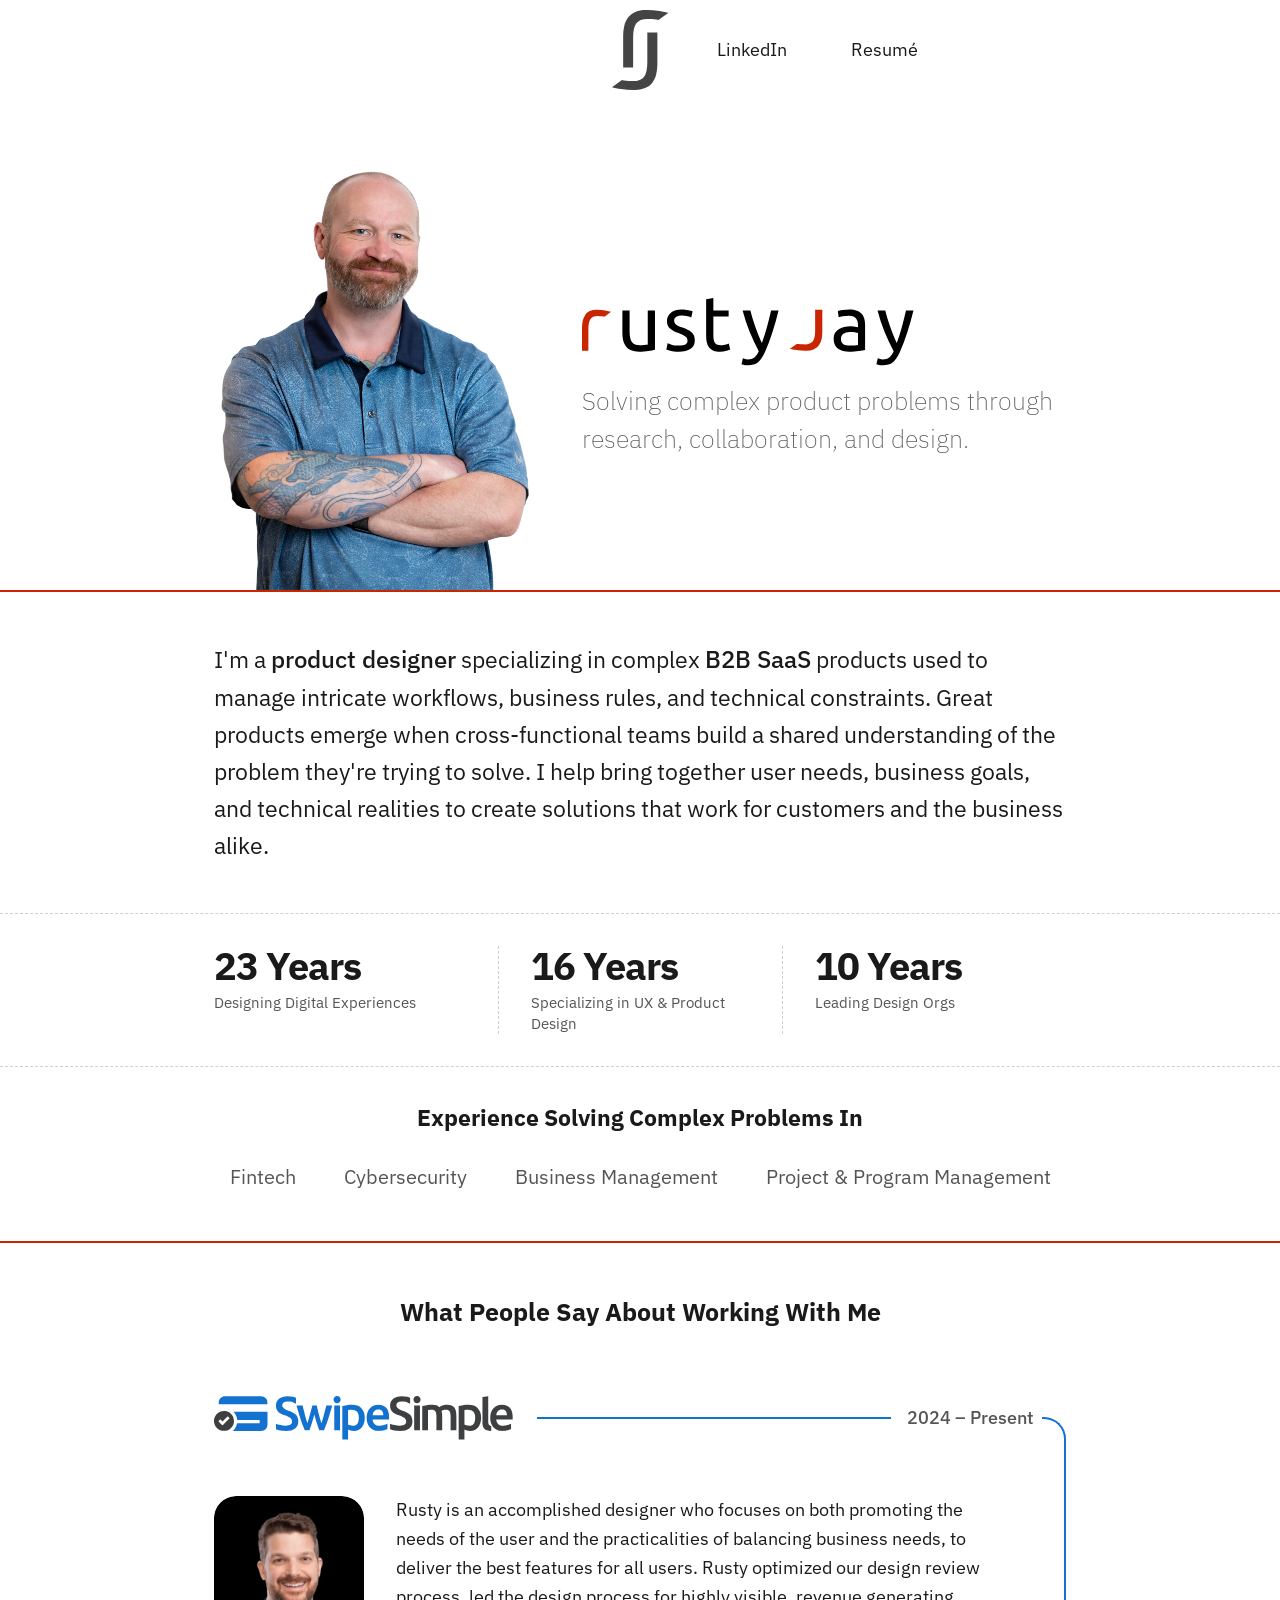
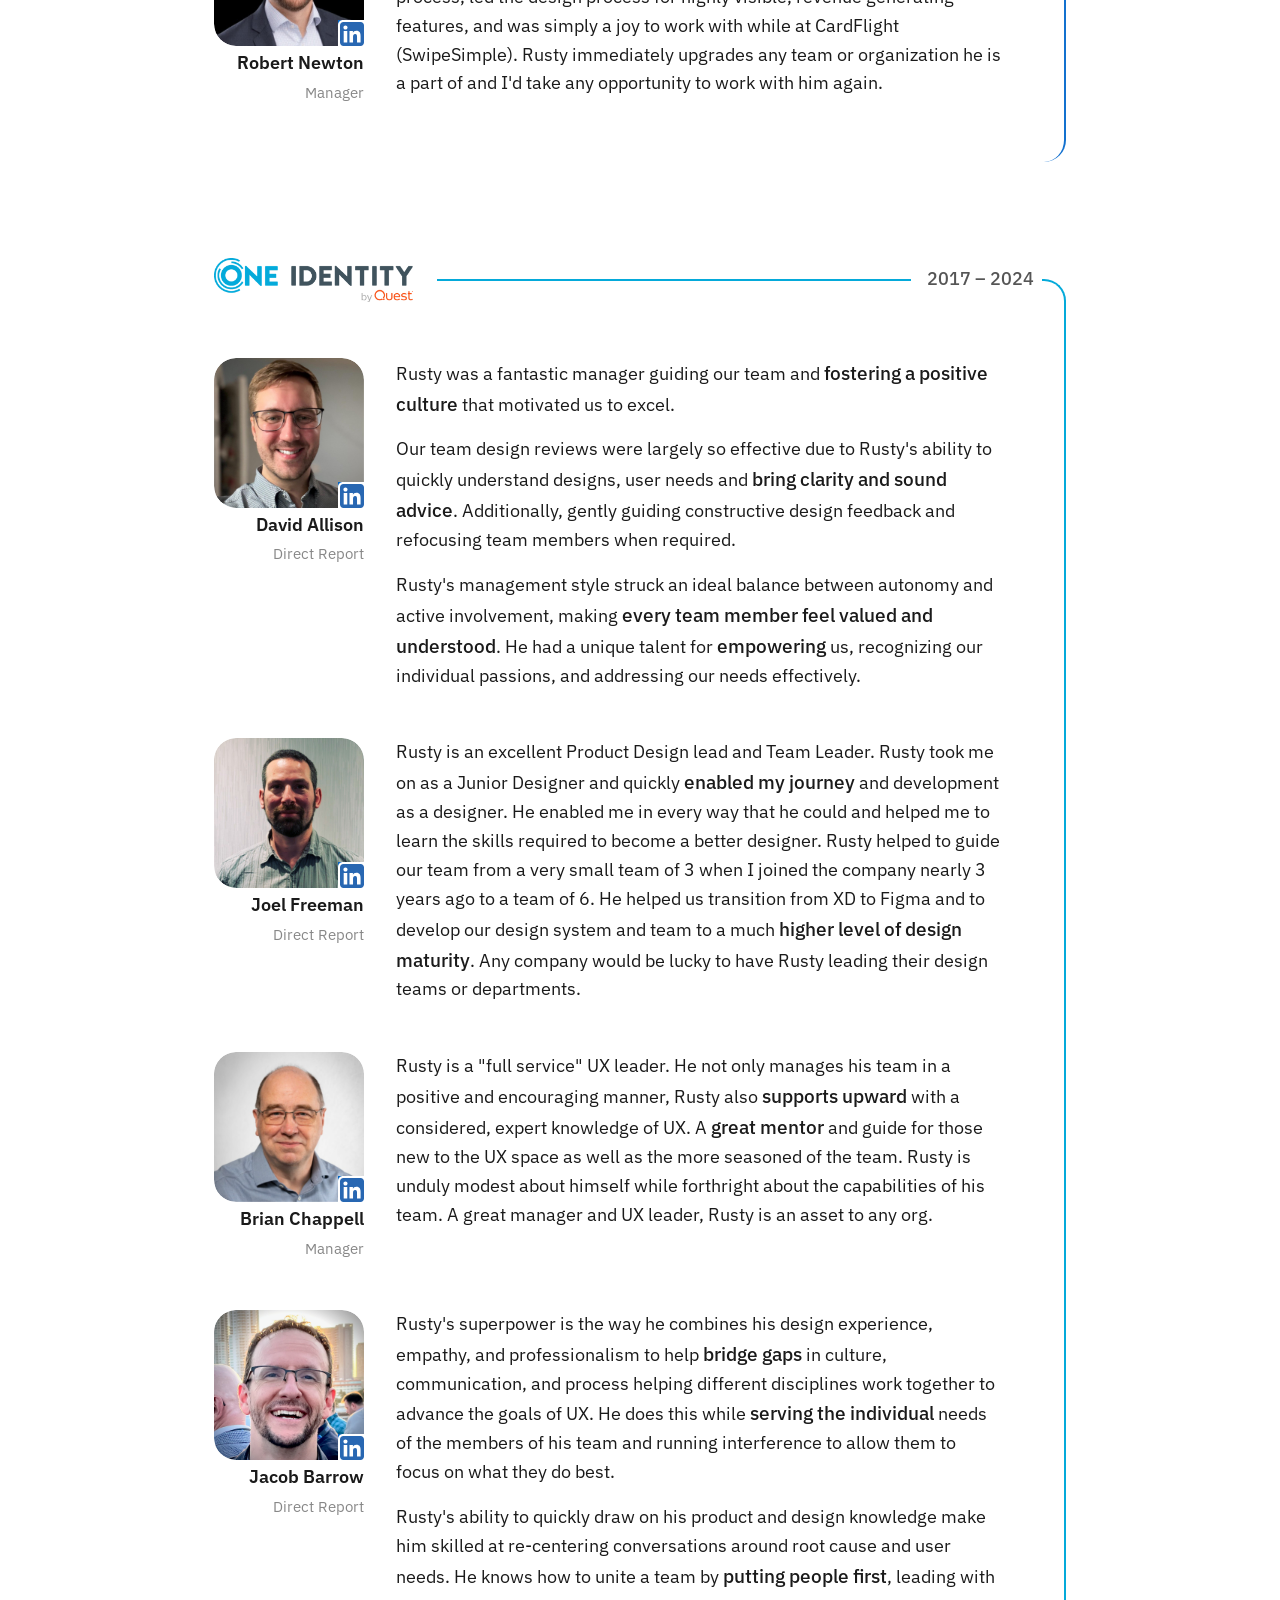
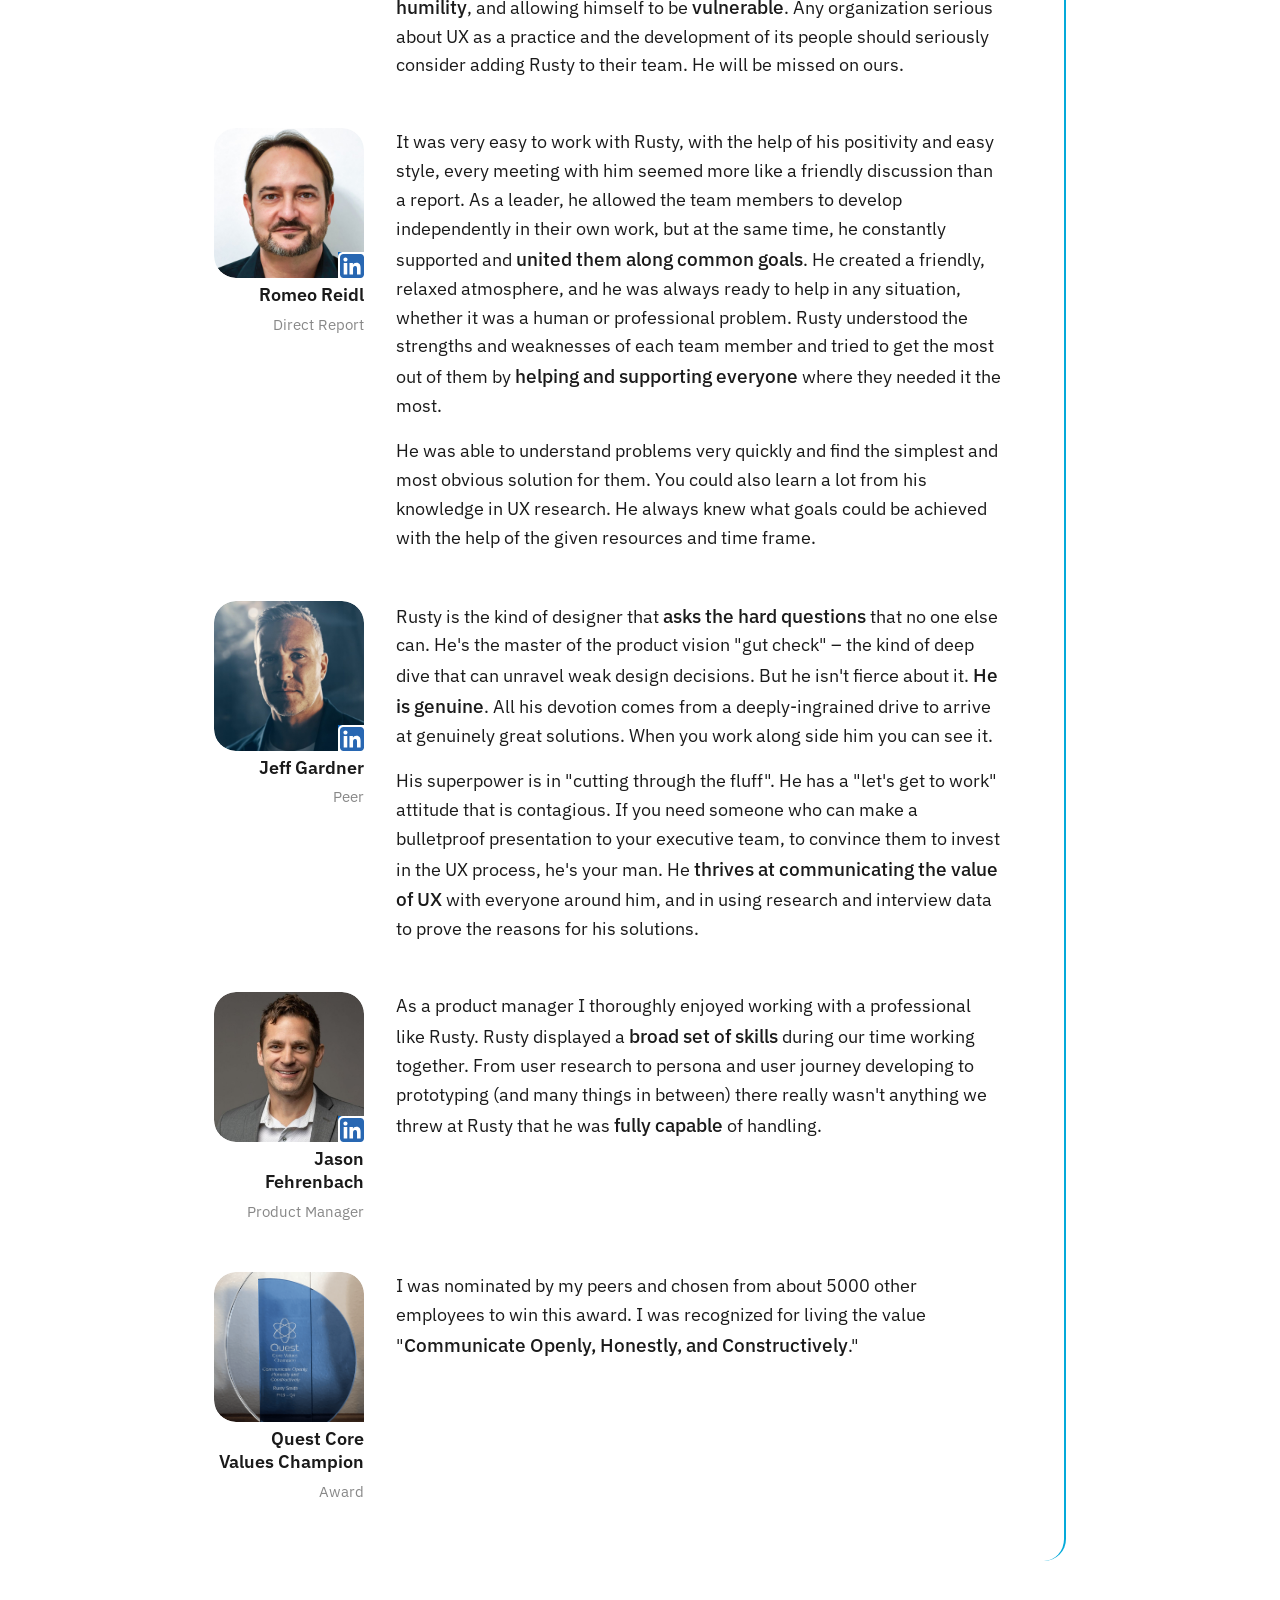
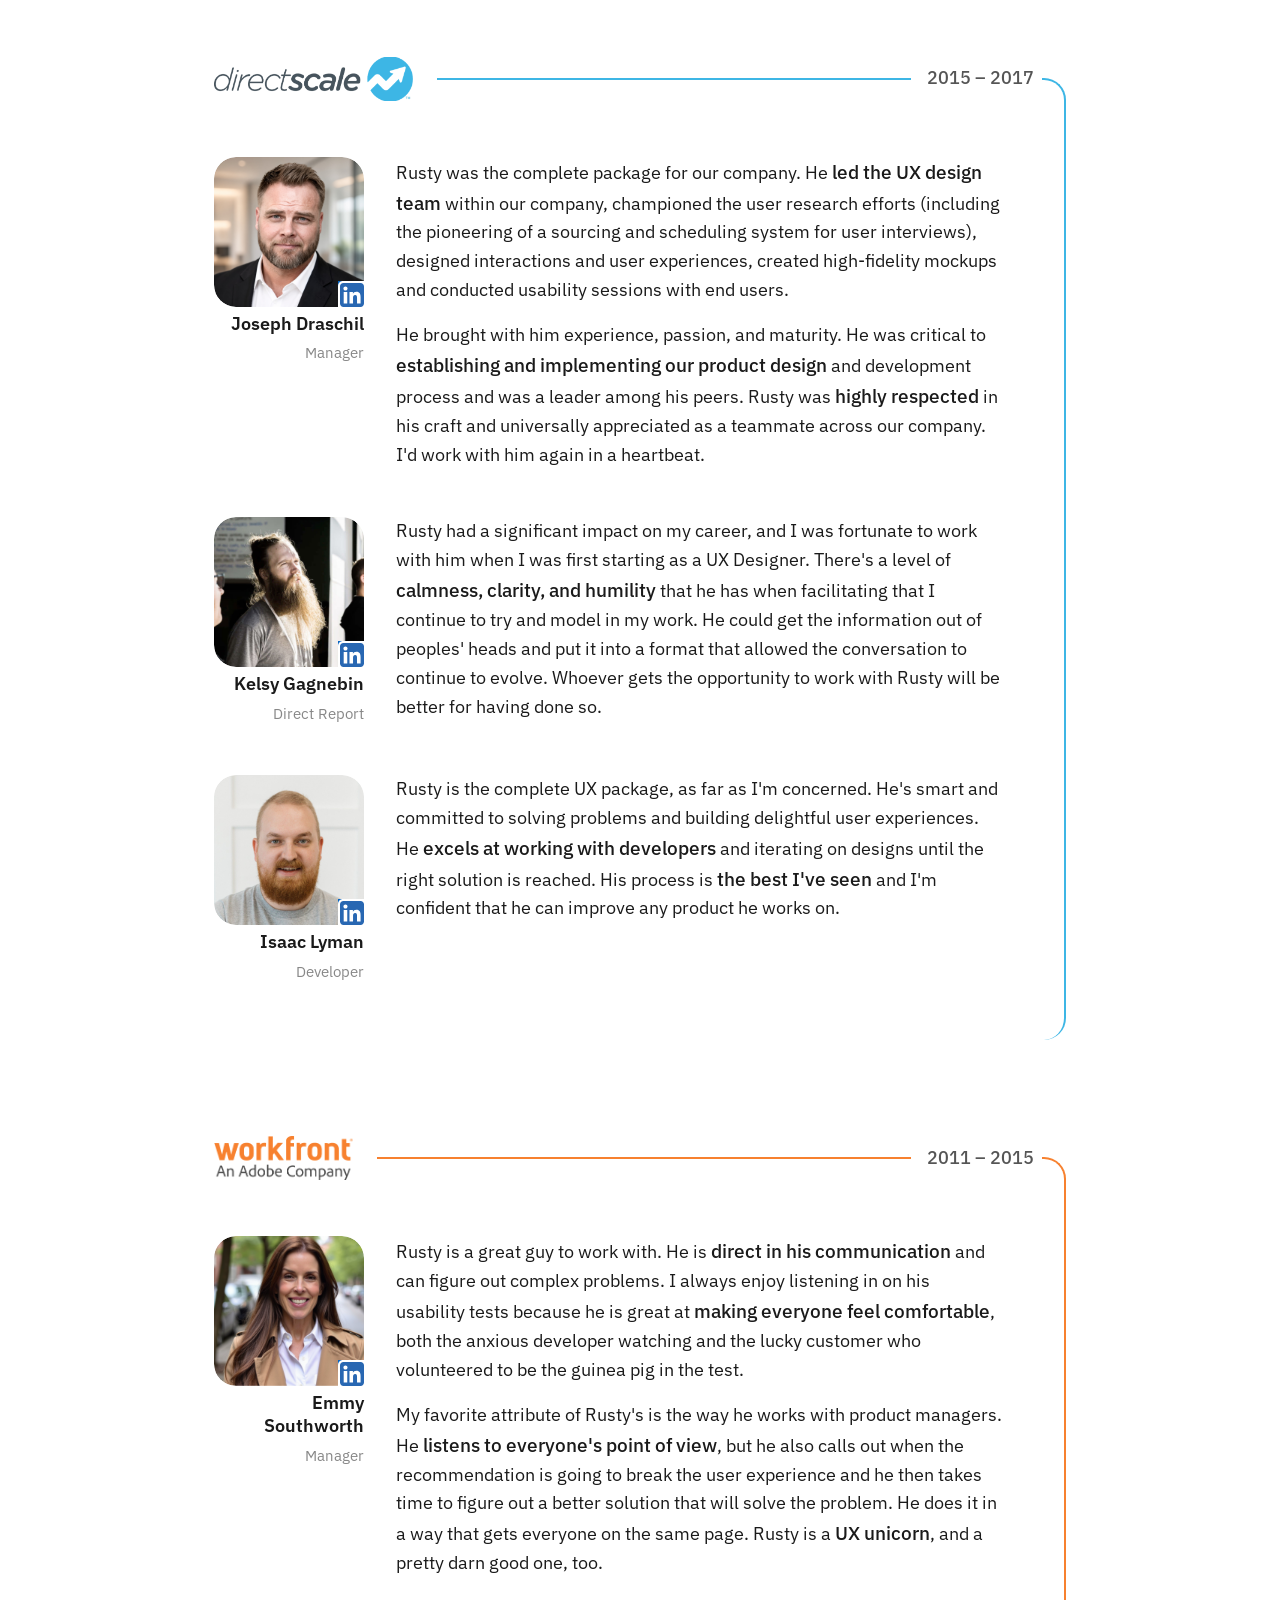
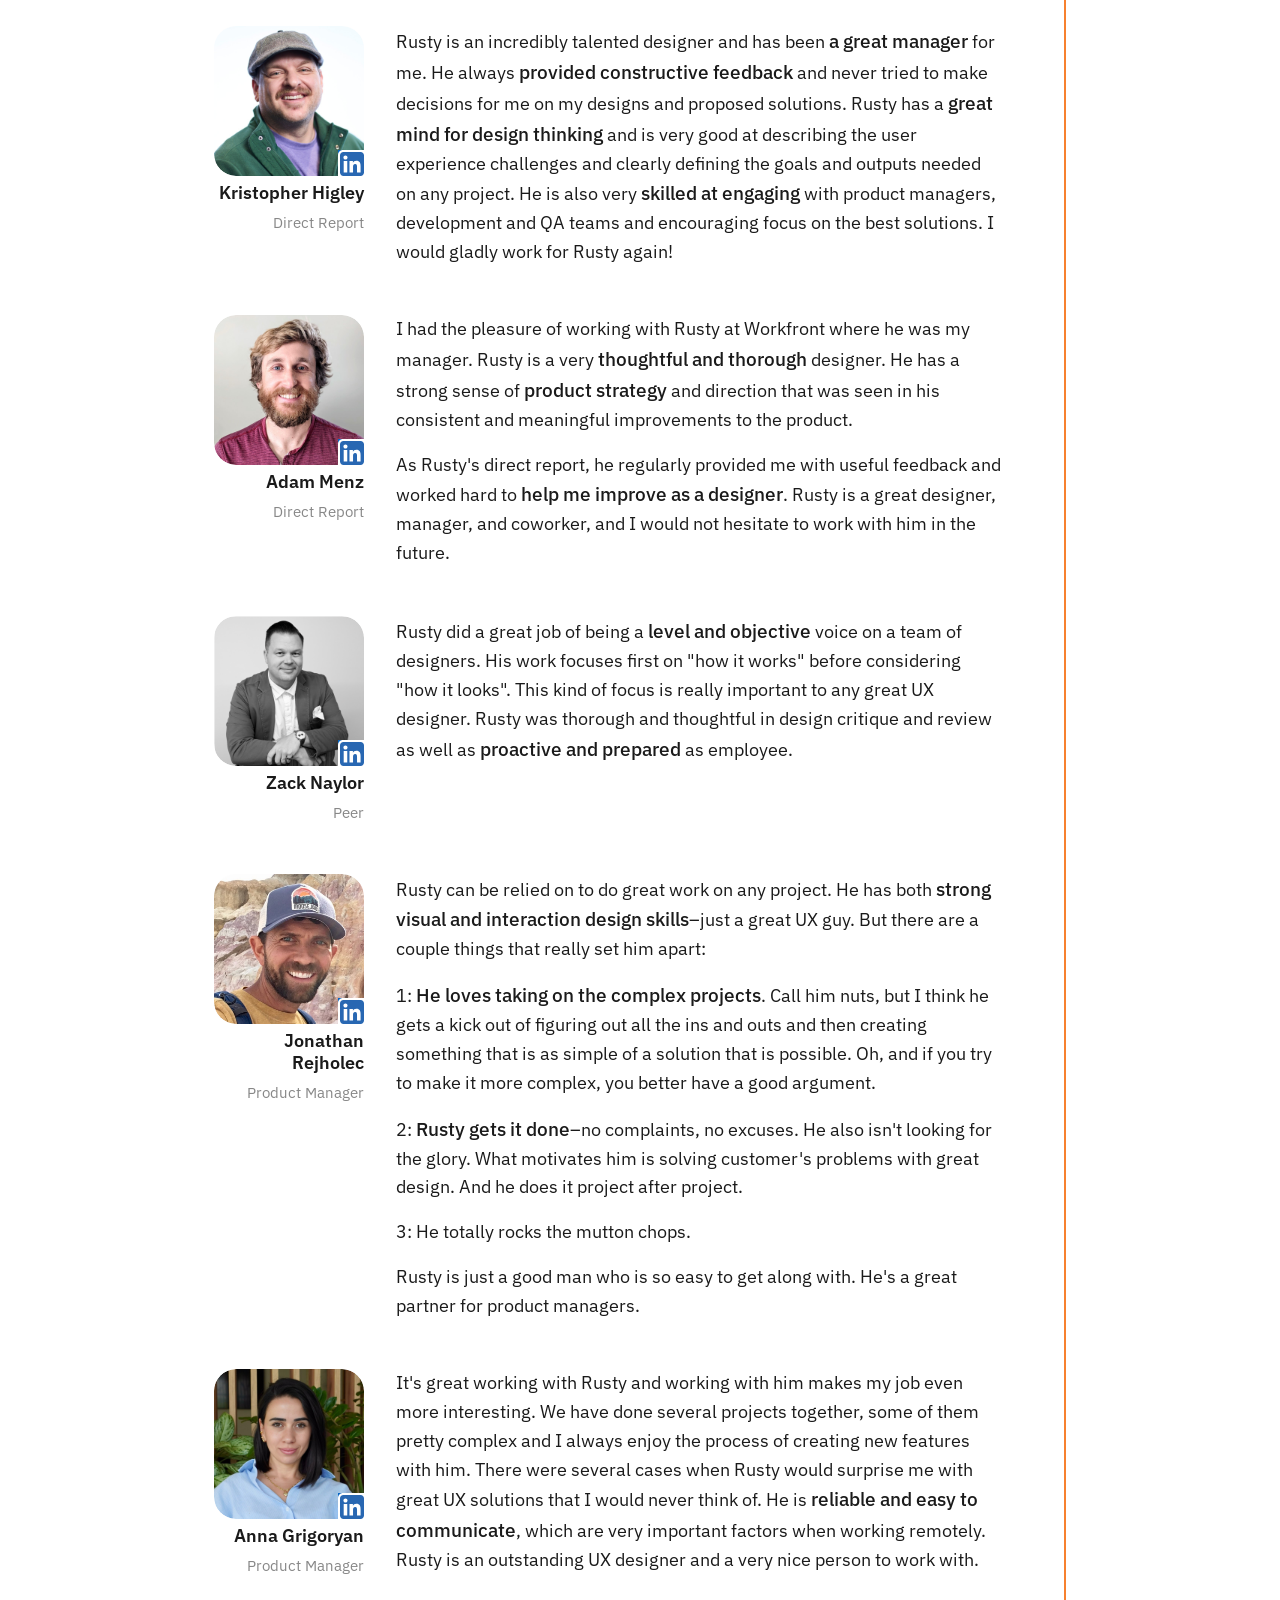
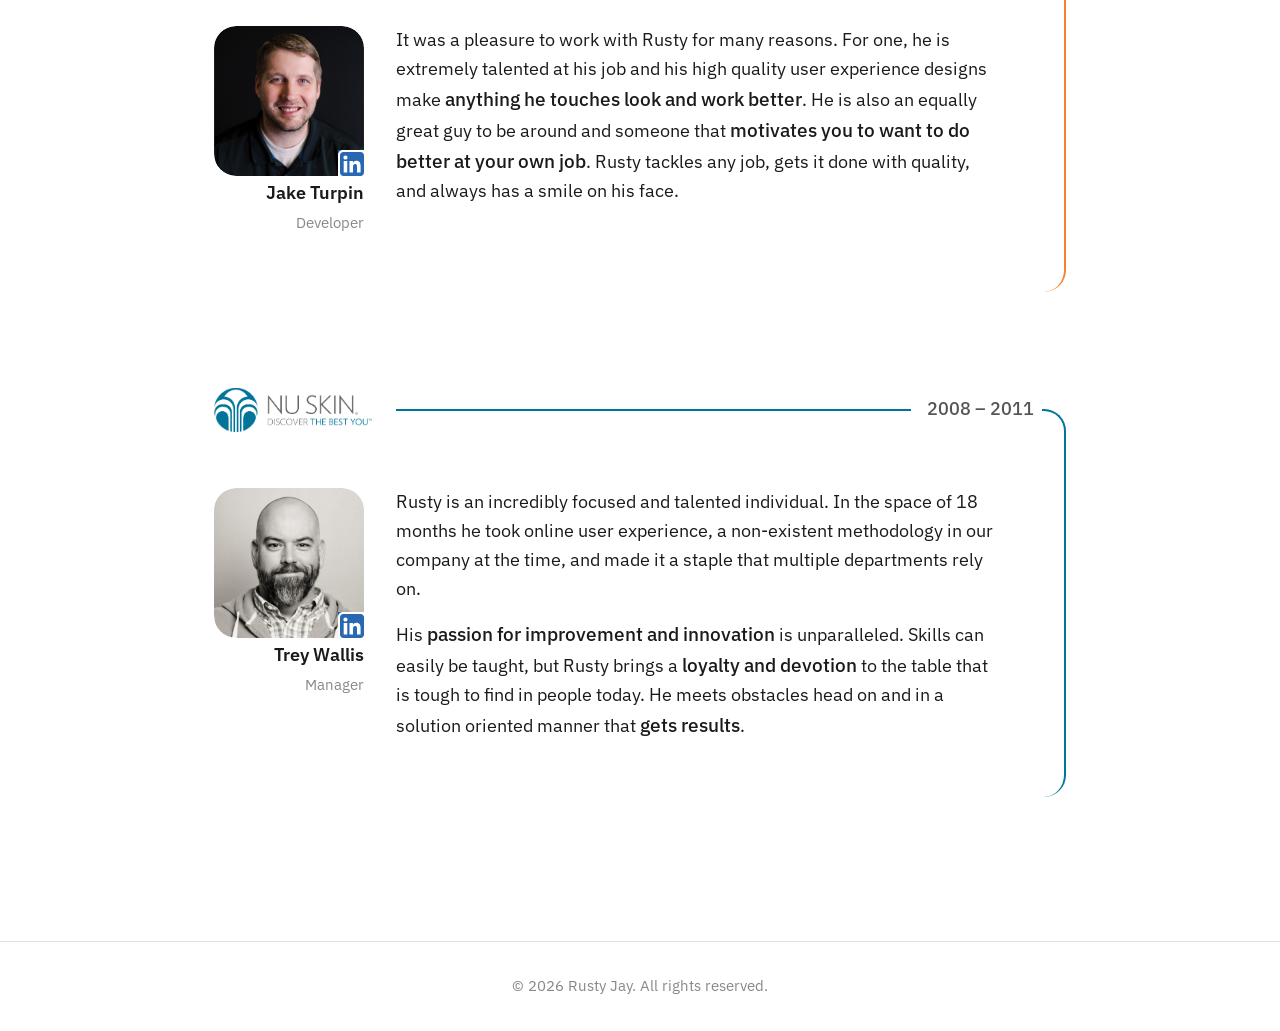
==== commit 6830db49: "remove zoom out" ====
--- a/index.html
+++ b/index.html
@@ -2,7 +2,7 @@
 <html lang="en">
 <head>
   <meta charset="UTF-8">
-  <meta name="viewport" content="width=device-width, initial-scale=1.0">
+  <meta name="viewport" content="width=device-width, initial-scale=1.0, minimum-scale=1.0">
 
   <title>Rusty Jay — Product Designer</title>
   <meta name="description" content="Product designer specializing in complex B2B SaaS products used to manage intricate workflows, business rules, and technical constraints.">
